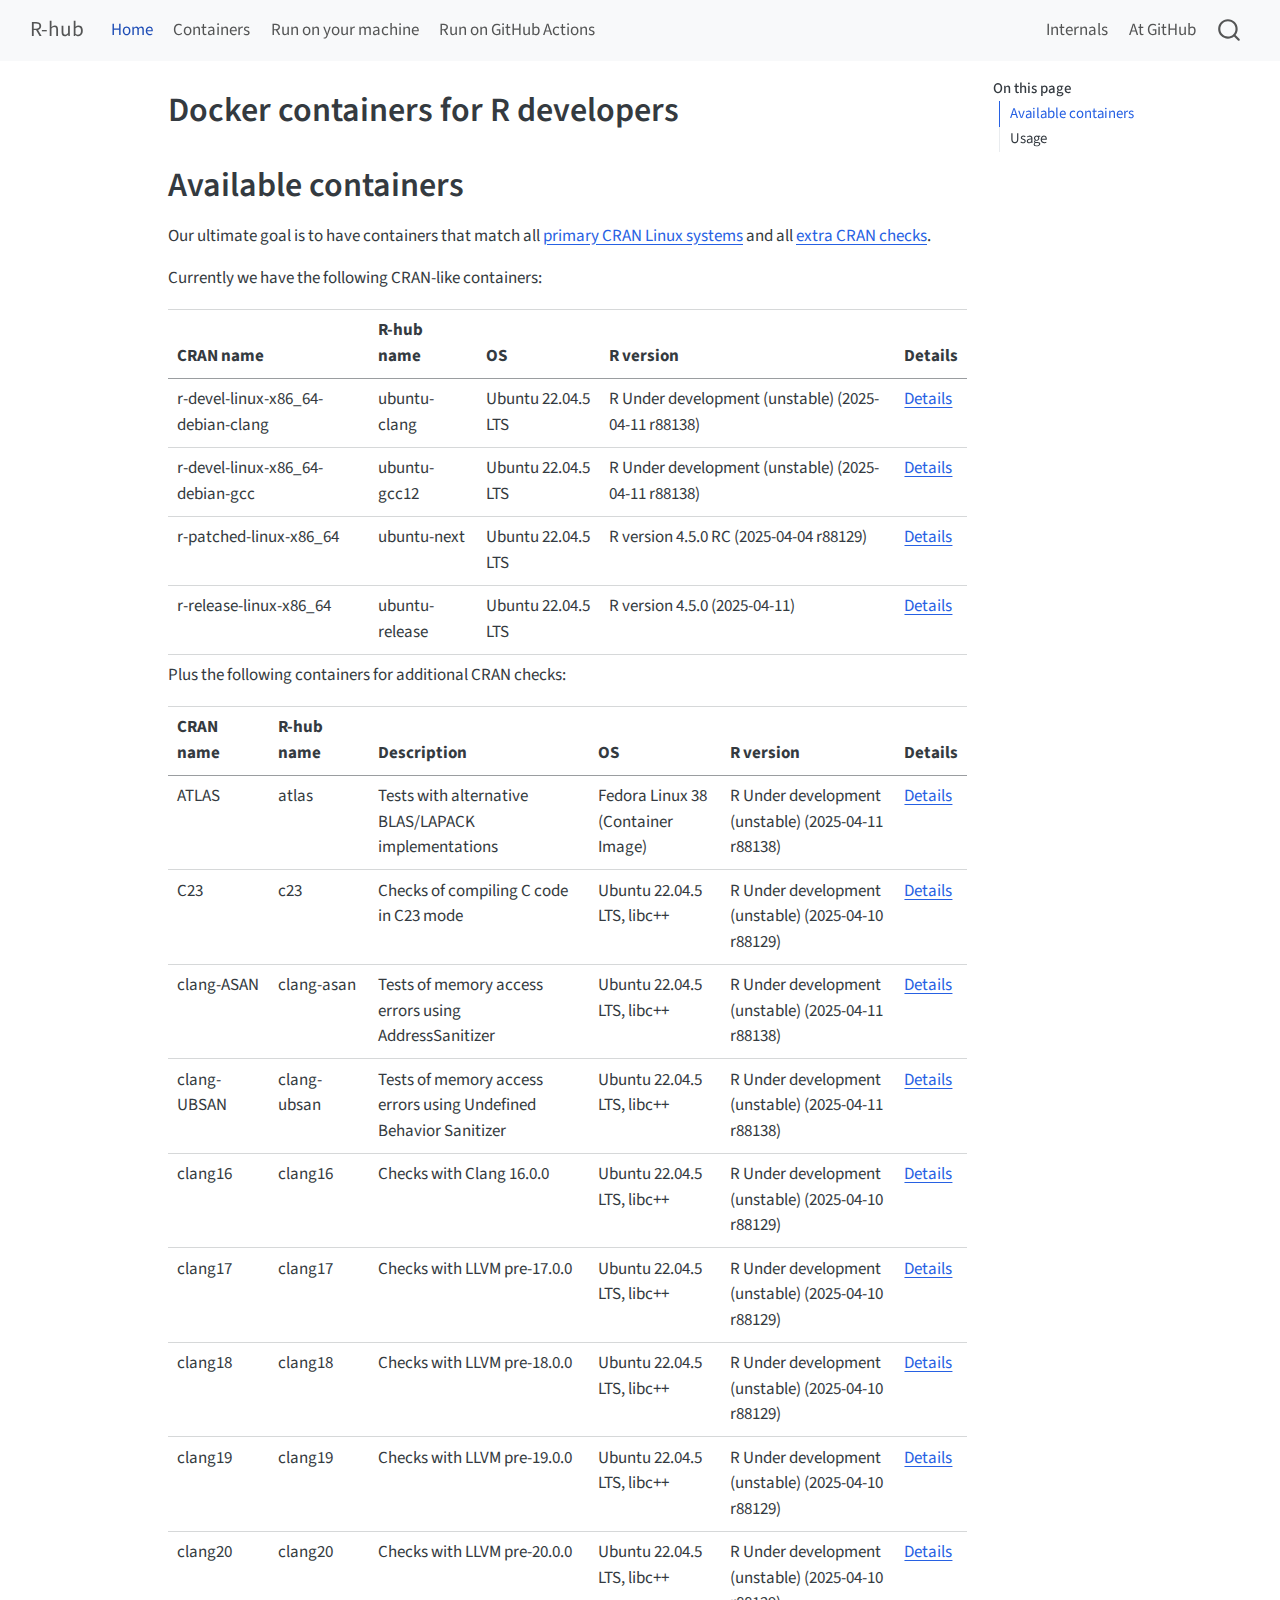
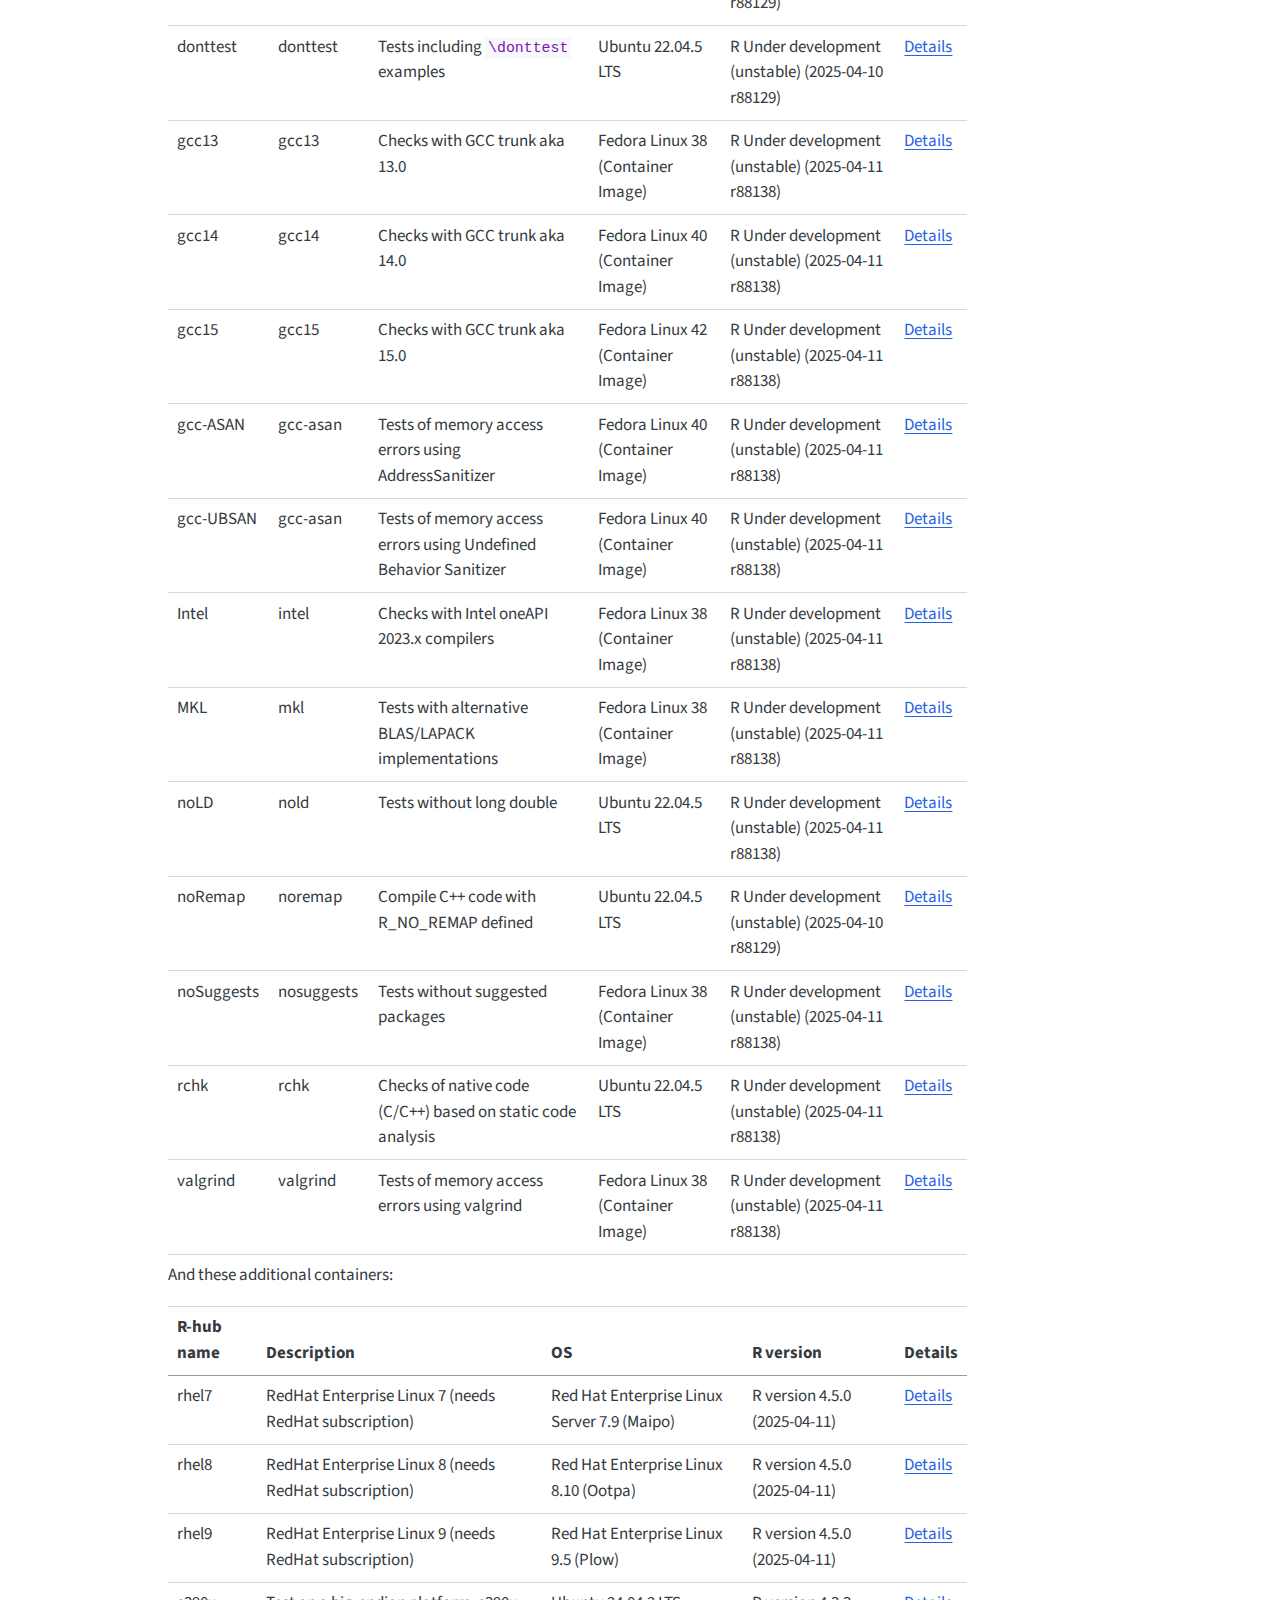
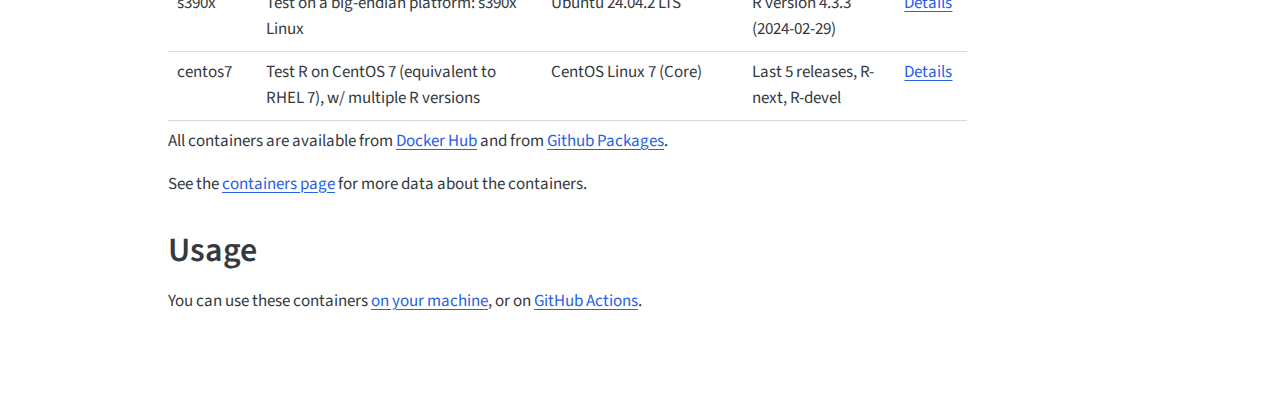
==== index.html @ a5f08301 "Built site for gh-pages" ====
<!DOCTYPE html>
<html xmlns="http://www.w3.org/1999/xhtml" lang="en" xml:lang="en"><head>

<meta charset="utf-8">
<meta name="generator" content="quarto-1.6.43">

<meta name="viewport" content="width=device-width, initial-scale=1.0, user-scalable=yes">


<title>Docker containers for R developers – R-hub</title>
<style>
code{white-space: pre-wrap;}
span.smallcaps{font-variant: small-caps;}
div.columns{display: flex; gap: min(4vw, 1.5em);}
div.column{flex: auto; overflow-x: auto;}
div.hanging-indent{margin-left: 1.5em; text-indent: -1.5em;}
ul.task-list{list-style: none;}
ul.task-list li input[type="checkbox"] {
  width: 0.8em;
  margin: 0 0.8em 0.2em -1em; /* quarto-specific, see https://github.com/quarto-dev/quarto-cli/issues/4556 */ 
  vertical-align: middle;
}
</style>


<script src="site_libs/quarto-nav/quarto-nav.js"></script>
<script src="site_libs/quarto-nav/headroom.min.js"></script>
<script src="site_libs/clipboard/clipboard.min.js"></script>
<script src="site_libs/quarto-search/autocomplete.umd.js"></script>
<script src="site_libs/quarto-search/fuse.min.js"></script>
<script src="site_libs/quarto-search/quarto-search.js"></script>
<meta name="quarto:offset" content="./">
<script src="site_libs/quarto-html/quarto.js"></script>
<script src="site_libs/quarto-html/popper.min.js"></script>
<script src="site_libs/quarto-html/tippy.umd.min.js"></script>
<script src="site_libs/quarto-html/anchor.min.js"></script>
<link href="site_libs/quarto-html/tippy.css" rel="stylesheet">
<link href="site_libs/quarto-html/quarto-syntax-highlighting-d4d76bf8491c20bad77d141916dc28e1.css" rel="stylesheet" id="quarto-text-highlighting-styles">
<script src="site_libs/bootstrap/bootstrap.min.js"></script>
<link href="site_libs/bootstrap/bootstrap-icons.css" rel="stylesheet">
<link href="site_libs/bootstrap/bootstrap-8647a4a42273f773479d27c00df3f9ed.min.css" rel="stylesheet" append-hash="true" id="quarto-bootstrap" data-mode="light">
<script id="quarto-search-options" type="application/json">{
  "location": "navbar",
  "copy-button": false,
  "collapse-after": 3,
  "panel-placement": "end",
  "type": "overlay",
  "limit": 50,
  "keyboard-shortcut": [
    "f",
    "/",
    "s"
  ],
  "show-item-context": false,
  "language": {
    "search-no-results-text": "No results",
    "search-matching-documents-text": "matching documents",
    "search-copy-link-title": "Copy link to search",
    "search-hide-matches-text": "Hide additional matches",
    "search-more-match-text": "more match in this document",
    "search-more-matches-text": "more matches in this document",
    "search-clear-button-title": "Clear",
    "search-text-placeholder": "",
    "search-detached-cancel-button-title": "Cancel",
    "search-submit-button-title": "Submit",
    "search-label": "Search"
  }
}</script>


<link rel="stylesheet" href="styles.css">
</head>

<body class="nav-fixed">

<div id="quarto-search-results"></div>
  <header id="quarto-header" class="headroom fixed-top">
    <nav class="navbar navbar-expand-lg " data-bs-theme="dark">
      <div class="navbar-container container-fluid">
      <div class="navbar-brand-container mx-auto">
    <a class="navbar-brand" href="./index.html">
    <span class="navbar-title">R-hub</span>
    </a>
  </div>
            <div id="quarto-search" class="" title="Search"></div>
          <button class="navbar-toggler" type="button" data-bs-toggle="collapse" data-bs-target="#navbarCollapse" aria-controls="navbarCollapse" role="menu" aria-expanded="false" aria-label="Toggle navigation" onclick="if (window.quartoToggleHeadroom) { window.quartoToggleHeadroom(); }">
  <span class="navbar-toggler-icon"></span>
</button>
          <div class="collapse navbar-collapse" id="navbarCollapse">
            <ul class="navbar-nav navbar-nav-scroll me-auto">
  <li class="nav-item">
    <a class="nav-link active" href="./index.html" aria-current="page"> 
<span class="menu-text">Home</span></a>
  </li>  
  <li class="nav-item">
    <a class="nav-link" href="./containers.html"> 
<span class="menu-text">Containers</span></a>
  </li>  
  <li class="nav-item">
    <a class="nav-link" href="./local.html"> 
<span class="menu-text">Run on your machine</span></a>
  </li>  
  <li class="nav-item">
    <a class="nav-link" href="./gha.html"> 
<span class="menu-text">Run on GitHub Actions</span></a>
  </li>  
</ul>
            <ul class="navbar-nav navbar-nav-scroll ms-auto">
  <li class="nav-item">
    <a class="nav-link" href="./internals.html"> 
<span class="menu-text">Internals</span></a>
  </li>  
  <li class="nav-item">
    <a class="nav-link" href="https://github.com/r-hub/containers"> 
<span class="menu-text">At GitHub</span></a>
  </li>  
</ul>
          </div> <!-- /navcollapse -->
            <div class="quarto-navbar-tools">
</div>
      </div> <!-- /container-fluid -->
    </nav>
</header>
<!-- content -->
<div id="quarto-content" class="quarto-container page-columns page-rows-contents page-layout-article page-navbar">
<!-- sidebar -->
<!-- margin-sidebar -->
    <div id="quarto-margin-sidebar" class="sidebar margin-sidebar">
        <nav id="TOC" role="doc-toc" class="toc-active">
    <h2 id="toc-title">On this page</h2>
   
  <ul>
  <li><a href="#available-containers" id="toc-available-containers" class="nav-link active" data-scroll-target="#available-containers">Available containers</a></li>
  <li><a href="#usage" id="toc-usage" class="nav-link" data-scroll-target="#usage">Usage</a></li>
  </ul>
</nav>
    </div>
<!-- main -->
<main class="content" id="quarto-document-content">

<header id="title-block-header" class="quarto-title-block default">
<div class="quarto-title">
<h1 class="title">Docker containers for R developers</h1>
</div>



<div class="quarto-title-meta">

    
  
    
  </div>
  


</header>


<section id="available-containers" class="level1">
<h1>Available containers</h1>
<p>Our ultimate goal is to have containers that match all <a href="https://cran.r-project.org/web/checks/check_flavors.html">primary CRAN Linux systems</a> and all <a href="https://cran.r-project.org/web/checks/check_issue_kinds.html">extra CRAN checks</a>.</p>
<p>Currently we have the following CRAN-like containers:</p>
<table class="caption-top table">
<thead>
<tr class="header">
<th style="text-align: left;">CRAN name</th>
<th style="text-align: left;">R-hub name</th>
<th style="text-align: left;">OS</th>
<th style="text-align: left;">R version</th>
<th style="text-align: left;">Details</th>
</tr>
</thead>
<tbody>
<tr class="odd">
<td style="text-align: left;">r-devel-linux-x86_64-debian-clang</td>
<td style="text-align: left;">ubuntu-clang</td>
<td style="text-align: left;">Ubuntu 22.04.5 LTS</td>
<td style="text-align: left;">R Under development (unstable) (2025-04-11 r88138)</td>
<td style="text-align: left;"><a href="containers.html#ubuntu-clang">Details</a></td>
</tr>
<tr class="even">
<td style="text-align: left;">r-devel-linux-x86_64-debian-gcc</td>
<td style="text-align: left;">ubuntu-gcc12</td>
<td style="text-align: left;">Ubuntu 22.04.5 LTS</td>
<td style="text-align: left;">R Under development (unstable) (2025-04-11 r88138)</td>
<td style="text-align: left;"><a href="containers.html#ubuntu-gcc12">Details</a></td>
</tr>
<tr class="odd">
<td style="text-align: left;">r-patched-linux-x86_64</td>
<td style="text-align: left;">ubuntu-next</td>
<td style="text-align: left;">Ubuntu 22.04.5 LTS</td>
<td style="text-align: left;">R version 4.5.0 RC (2025-04-04 r88129)</td>
<td style="text-align: left;"><a href="containers.html#ubuntu-next">Details</a></td>
</tr>
<tr class="even">
<td style="text-align: left;">r-release-linux-x86_64</td>
<td style="text-align: left;">ubuntu-release</td>
<td style="text-align: left;">Ubuntu 22.04.5 LTS</td>
<td style="text-align: left;">R version 4.5.0 (2025-04-11)</td>
<td style="text-align: left;"><a href="containers.html#ubuntu-release">Details</a></td>
</tr>
</tbody>
</table>
<p>Plus the following containers for additional CRAN checks:</p>
<table class="caption-top table">
<thead>
<tr class="header">
<th style="text-align: left;">CRAN name</th>
<th style="text-align: left;">R-hub name</th>
<th style="text-align: left;">Description</th>
<th style="text-align: left;">OS</th>
<th style="text-align: left;">R version</th>
<th>Details</th>
</tr>
</thead>
<tbody>
<tr class="odd">
<td style="text-align: left;">ATLAS</td>
<td style="text-align: left;">atlas</td>
<td style="text-align: left;">Tests with alternative BLAS/LAPACK implementations</td>
<td style="text-align: left;">Fedora Linux 38 (Container Image)</td>
<td style="text-align: left;">R Under development (unstable) (2025-04-11 r88138)</td>
<td><a href="containers.html#atlas">Details</a></td>
</tr>
<tr class="even">
<td style="text-align: left;">C23</td>
<td style="text-align: left;">c23</td>
<td style="text-align: left;">Checks of compiling C code in C23 mode</td>
<td style="text-align: left;">Ubuntu 22.04.5 LTS, libc++</td>
<td style="text-align: left;">R Under development (unstable) (2025-04-10 r88129)</td>
<td><a href="containers.html#c23">Details</a></td>
</tr>
<tr class="odd">
<td style="text-align: left;">clang-ASAN</td>
<td style="text-align: left;">clang-asan</td>
<td style="text-align: left;">Tests of memory access errors using AddressSanitizer</td>
<td style="text-align: left;">Ubuntu 22.04.5 LTS, libc++</td>
<td style="text-align: left;">R Under development (unstable) (2025-04-11 r88138)</td>
<td><a href="containers.html#clang-asan">Details</a></td>
</tr>
<tr class="even">
<td style="text-align: left;">clang-UBSAN</td>
<td style="text-align: left;">clang-ubsan</td>
<td style="text-align: left;">Tests of memory access errors using Undefined Behavior Sanitizer</td>
<td style="text-align: left;">Ubuntu 22.04.5 LTS, libc++</td>
<td style="text-align: left;">R Under development (unstable) (2025-04-11 r88138)</td>
<td><a href="containers.html#clang-ubsan">Details</a></td>
</tr>
<tr class="odd">
<td style="text-align: left;">clang16</td>
<td style="text-align: left;">clang16</td>
<td style="text-align: left;">Checks with Clang 16.0.0</td>
<td style="text-align: left;">Ubuntu 22.04.5 LTS, libc++</td>
<td style="text-align: left;">R Under development (unstable) (2025-04-10 r88129)</td>
<td><a href="containers.html#clang16">Details</a></td>
</tr>
<tr class="even">
<td style="text-align: left;">clang17</td>
<td style="text-align: left;">clang17</td>
<td style="text-align: left;">Checks with LLVM pre-17.0.0</td>
<td style="text-align: left;">Ubuntu 22.04.5 LTS, libc++</td>
<td style="text-align: left;">R Under development (unstable) (2025-04-10 r88129)</td>
<td><a href="containers.html#clang17">Details</a></td>
</tr>
<tr class="odd">
<td style="text-align: left;">clang18</td>
<td style="text-align: left;">clang18</td>
<td style="text-align: left;">Checks with LLVM pre-18.0.0</td>
<td style="text-align: left;">Ubuntu 22.04.5 LTS, libc++</td>
<td style="text-align: left;">R Under development (unstable) (2025-04-10 r88129)</td>
<td><a href="containers.html#clang18">Details</a></td>
</tr>
<tr class="even">
<td style="text-align: left;">clang19</td>
<td style="text-align: left;">clang19</td>
<td style="text-align: left;">Checks with LLVM pre-19.0.0</td>
<td style="text-align: left;">Ubuntu 22.04.5 LTS, libc++</td>
<td style="text-align: left;">R Under development (unstable) (2025-04-10 r88129)</td>
<td><a href="containers.html#clang19">Details</a></td>
</tr>
<tr class="odd">
<td style="text-align: left;">clang20</td>
<td style="text-align: left;">clang20</td>
<td style="text-align: left;">Checks with LLVM pre-20.0.0</td>
<td style="text-align: left;">Ubuntu 22.04.5 LTS, libc++</td>
<td style="text-align: left;">R Under development (unstable) (2025-04-10 r88129)</td>
<td><a href="containers.html#clang20">Details</a></td>
</tr>
<tr class="even">
<td style="text-align: left;">donttest</td>
<td style="text-align: left;">donttest</td>
<td style="text-align: left;">Tests including <code>\donttest</code> examples</td>
<td style="text-align: left;">Ubuntu 22.04.5 LTS</td>
<td style="text-align: left;">R Under development (unstable) (2025-04-10 r88129)</td>
<td><a href="containers.html#donttest">Details</a></td>
</tr>
<tr class="odd">
<td style="text-align: left;">gcc13</td>
<td style="text-align: left;">gcc13</td>
<td style="text-align: left;">Checks with GCC trunk aka 13.0</td>
<td style="text-align: left;">Fedora Linux 38 (Container Image)</td>
<td style="text-align: left;">R Under development (unstable) (2025-04-11 r88138)</td>
<td><a href="containers.html#gcc13">Details</a></td>
</tr>
<tr class="even">
<td style="text-align: left;">gcc14</td>
<td style="text-align: left;">gcc14</td>
<td style="text-align: left;">Checks with GCC trunk aka 14.0</td>
<td style="text-align: left;">Fedora Linux 40 (Container Image)</td>
<td style="text-align: left;">R Under development (unstable) (2025-04-11 r88138)</td>
<td><a href="containers.html#gcc14">Details</a></td>
</tr>
<tr class="odd">
<td style="text-align: left;">gcc15</td>
<td style="text-align: left;">gcc15</td>
<td style="text-align: left;">Checks with GCC trunk aka 15.0</td>
<td style="text-align: left;">Fedora Linux 42 (Container Image)</td>
<td style="text-align: left;">R Under development (unstable) (2025-04-11 r88138)</td>
<td><a href="containers.html#gcc15">Details</a></td>
</tr>
<tr class="even">
<td style="text-align: left;">gcc-ASAN</td>
<td style="text-align: left;">gcc-asan</td>
<td style="text-align: left;">Tests of memory access errors using AddressSanitizer</td>
<td style="text-align: left;">Fedora Linux 40 (Container Image)</td>
<td style="text-align: left;">R Under development (unstable) (2025-04-11 r88138)</td>
<td><a href="containers.html#gcc-asan">Details</a></td>
</tr>
<tr class="odd">
<td style="text-align: left;">gcc-UBSAN</td>
<td style="text-align: left;">gcc-asan</td>
<td style="text-align: left;">Tests of memory access errors using Undefined Behavior Sanitizer</td>
<td style="text-align: left;">Fedora Linux 40 (Container Image)</td>
<td style="text-align: left;">R Under development (unstable) (2025-04-11 r88138)</td>
<td><a href="containers.html#gcc-asan">Details</a></td>
</tr>
<tr class="even">
<td style="text-align: left;">Intel</td>
<td style="text-align: left;">intel</td>
<td style="text-align: left;">Checks with Intel oneAPI 2023.x compilers</td>
<td style="text-align: left;">Fedora Linux 38 (Container Image)</td>
<td style="text-align: left;">R Under development (unstable) (2025-04-11 r88138)</td>
<td><a href="containers.html#intel">Details</a></td>
</tr>
<tr class="odd">
<td style="text-align: left;">MKL</td>
<td style="text-align: left;">mkl</td>
<td style="text-align: left;">Tests with alternative BLAS/LAPACK implementations</td>
<td style="text-align: left;">Fedora Linux 38 (Container Image)</td>
<td style="text-align: left;">R Under development (unstable) (2025-04-11 r88138)</td>
<td><a href="containers.html#mkl">Details</a></td>
</tr>
<tr class="even">
<td style="text-align: left;">noLD</td>
<td style="text-align: left;">nold</td>
<td style="text-align: left;">Tests without long double</td>
<td style="text-align: left;">Ubuntu 22.04.5 LTS</td>
<td style="text-align: left;">R Under development (unstable) (2025-04-11 r88138)</td>
<td><a href="containers.html#nold">Details</a></td>
</tr>
<tr class="odd">
<td style="text-align: left;">noRemap</td>
<td style="text-align: left;">noremap</td>
<td style="text-align: left;">Compile C++ code with R_NO_REMAP defined</td>
<td style="text-align: left;">Ubuntu 22.04.5 LTS</td>
<td style="text-align: left;">R Under development (unstable) (2025-04-10 r88129)</td>
<td><a href="containers.html#noremap">Details</a></td>
</tr>
<tr class="even">
<td style="text-align: left;">noSuggests</td>
<td style="text-align: left;">nosuggests</td>
<td style="text-align: left;">Tests without suggested packages</td>
<td style="text-align: left;">Fedora Linux 38 (Container Image)</td>
<td style="text-align: left;">R Under development (unstable) (2025-04-11 r88138)</td>
<td><a href="containers.html#nosuggests">Details</a></td>
</tr>
<tr class="odd">
<td style="text-align: left;">rchk</td>
<td style="text-align: left;">rchk</td>
<td style="text-align: left;">Checks of native code (C/C++) based on static code analysis</td>
<td style="text-align: left;">Ubuntu 22.04.5 LTS</td>
<td style="text-align: left;">R Under development (unstable) (2025-04-11 r88138)</td>
<td><a href="containers.html#rchk">Details</a></td>
</tr>
<tr class="even">
<td style="text-align: left;">valgrind</td>
<td style="text-align: left;">valgrind</td>
<td style="text-align: left;">Tests of memory access errors using valgrind</td>
<td style="text-align: left;">Fedora Linux 38 (Container Image)</td>
<td style="text-align: left;">R Under development (unstable) (2025-04-11 r88138)</td>
<td><a href="containers.html#valgrind">Details</a></td>
</tr>
</tbody>
</table>
<p>And these additional containers:</p>
<table class="caption-top table">
<thead>
<tr class="header">
<th style="text-align: left;">R-hub name</th>
<th style="text-align: left;">Description</th>
<th style="text-align: left;">OS</th>
<th style="text-align: left;">R version</th>
<th>Details</th>
</tr>
</thead>
<tbody>
<tr class="odd">
<td style="text-align: left;">rhel7</td>
<td style="text-align: left;">RedHat Enterprise Linux 7 (needs RedHat subscription)</td>
<td style="text-align: left;">Red Hat Enterprise Linux Server 7.9 (Maipo)</td>
<td style="text-align: left;">R version 4.5.0 (2025-04-11)</td>
<td><a href="containers.html#rhel7">Details</a></td>
</tr>
<tr class="even">
<td style="text-align: left;">rhel8</td>
<td style="text-align: left;">RedHat Enterprise Linux 8 (needs RedHat subscription)</td>
<td style="text-align: left;">Red Hat Enterprise Linux 8.10 (Ootpa)</td>
<td style="text-align: left;">R version 4.5.0 (2025-04-11)</td>
<td><a href="containers.html#rhel8">Details</a></td>
</tr>
<tr class="odd">
<td style="text-align: left;">rhel9</td>
<td style="text-align: left;">RedHat Enterprise Linux 9 (needs RedHat subscription)</td>
<td style="text-align: left;">Red Hat Enterprise Linux 9.5 (Plow)</td>
<td style="text-align: left;">R version 4.5.0 (2025-04-11)</td>
<td><a href="containers.html#rhel9">Details</a></td>
</tr>
<tr class="even">
<td style="text-align: left;">s390x</td>
<td style="text-align: left;">Test on a big-endian platform: s390x Linux</td>
<td style="text-align: left;">Ubuntu 24.04.2 LTS</td>
<td style="text-align: left;">R version 4.3.3 (2024-02-29)</td>
<td><a href="containers.html#s390x">Details</a></td>
</tr>
<tr class="odd">
<td style="text-align: left;">centos7</td>
<td style="text-align: left;">Test R on CentOS 7 (equivalent to RHEL 7), w/ multiple R versions</td>
<td style="text-align: left;">CentOS Linux 7 (Core)</td>
<td style="text-align: left;">Last 5 releases, R-next, R-devel</td>
<td><a href="containers.html#centos7">Details</a></td>
</tr>
</tbody>
</table>
<p>All containers are available from <a href="https://hub.docker.com/u/rhub">Docker Hub</a> and from <a href="https://github.com/orgs/r-hub/packages?repo_name=containers">Github Packages</a>.</p>
<p>See the <a href="containers.html">containers page</a> for more data about the containers.</p>
</section>
<section id="usage" class="level1">
<h1>Usage</h1>
<p>You can use these containers <a href="local.html">on your machine</a>, or on <a href="gha.html">GitHub Actions</a>.</p>


</section>

</main> <!-- /main -->
<script id="quarto-html-after-body" type="application/javascript">
window.document.addEventListener("DOMContentLoaded", function (event) {
  const toggleBodyColorMode = (bsSheetEl) => {
    const mode = bsSheetEl.getAttribute("data-mode");
    const bodyEl = window.document.querySelector("body");
    if (mode === "dark") {
      bodyEl.classList.add("quarto-dark");
      bodyEl.classList.remove("quarto-light");
    } else {
      bodyEl.classList.add("quarto-light");
      bodyEl.classList.remove("quarto-dark");
    }
  }
  const toggleBodyColorPrimary = () => {
    const bsSheetEl = window.document.querySelector("link#quarto-bootstrap");
    if (bsSheetEl) {
      toggleBodyColorMode(bsSheetEl);
    }
  }
  toggleBodyColorPrimary();  
  const icon = "";
  const anchorJS = new window.AnchorJS();
  anchorJS.options = {
    placement: 'right',
    icon: icon
  };
  anchorJS.add('.anchored');
  const isCodeAnnotation = (el) => {
    for (const clz of el.classList) {
      if (clz.startsWith('code-annotation-')) {                     
        return true;
      }
    }
    return false;
  }
  const onCopySuccess = function(e) {
    // button target
    const button = e.trigger;
    // don't keep focus
    button.blur();
    // flash "checked"
    button.classList.add('code-copy-button-checked');
    var currentTitle = button.getAttribute("title");
    button.setAttribute("title", "Copied!");
    let tooltip;
    if (window.bootstrap) {
      button.setAttribute("data-bs-toggle", "tooltip");
      button.setAttribute("data-bs-placement", "left");
      button.setAttribute("data-bs-title", "Copied!");
      tooltip = new bootstrap.Tooltip(button, 
        { trigger: "manual", 
          customClass: "code-copy-button-tooltip",
          offset: [0, -8]});
      tooltip.show();    
    }
    setTimeout(function() {
      if (tooltip) {
        tooltip.hide();
        button.removeAttribute("data-bs-title");
        button.removeAttribute("data-bs-toggle");
        button.removeAttribute("data-bs-placement");
      }
      button.setAttribute("title", currentTitle);
      button.classList.remove('code-copy-button-checked');
    }, 1000);
    // clear code selection
    e.clearSelection();
  }
  const getTextToCopy = function(trigger) {
      const codeEl = trigger.previousElementSibling.cloneNode(true);
      for (const childEl of codeEl.children) {
        if (isCodeAnnotation(childEl)) {
          childEl.remove();
        }
      }
      return codeEl.innerText;
  }
  const clipboard = new window.ClipboardJS('.code-copy-button:not([data-in-quarto-modal])', {
    text: getTextToCopy
  });
  clipboard.on('success', onCopySuccess);
  if (window.document.getElementById('quarto-embedded-source-code-modal')) {
    const clipboardModal = new window.ClipboardJS('.code-copy-button[data-in-quarto-modal]', {
      text: getTextToCopy,
      container: window.document.getElementById('quarto-embedded-source-code-modal')
    });
    clipboardModal.on('success', onCopySuccess);
  }
    var localhostRegex = new RegExp(/^(?:http|https):\/\/localhost\:?[0-9]*\//);
    var mailtoRegex = new RegExp(/^mailto:/);
      var filterRegex = new RegExp("https:\/\/r-hub\.github\.io\/containers\/");
    var isInternal = (href) => {
        return filterRegex.test(href) || localhostRegex.test(href) || mailtoRegex.test(href);
    }
    // Inspect non-navigation links and adorn them if external
 	var links = window.document.querySelectorAll('a[href]:not(.nav-link):not(.navbar-brand):not(.toc-action):not(.sidebar-link):not(.sidebar-item-toggle):not(.pagination-link):not(.no-external):not([aria-hidden]):not(.dropdown-item):not(.quarto-navigation-tool):not(.about-link)');
    for (var i=0; i<links.length; i++) {
      const link = links[i];
      if (!isInternal(link.href)) {
        // undo the damage that might have been done by quarto-nav.js in the case of
        // links that we want to consider external
        if (link.dataset.originalHref !== undefined) {
          link.href = link.dataset.originalHref;
        }
      }
    }
  function tippyHover(el, contentFn, onTriggerFn, onUntriggerFn) {
    const config = {
      allowHTML: true,
      maxWidth: 500,
      delay: 100,
      arrow: false,
      appendTo: function(el) {
          return el.parentElement;
      },
      interactive: true,
      interactiveBorder: 10,
      theme: 'quarto',
      placement: 'bottom-start',
    };
    if (contentFn) {
      config.content = contentFn;
    }
    if (onTriggerFn) {
      config.onTrigger = onTriggerFn;
    }
    if (onUntriggerFn) {
      config.onUntrigger = onUntriggerFn;
    }
    window.tippy(el, config); 
  }
  const noterefs = window.document.querySelectorAll('a[role="doc-noteref"]');
  for (var i=0; i<noterefs.length; i++) {
    const ref = noterefs[i];
    tippyHover(ref, function() {
      // use id or data attribute instead here
      let href = ref.getAttribute('data-footnote-href') || ref.getAttribute('href');
      try { href = new URL(href).hash; } catch {}
      const id = href.replace(/^#\/?/, "");
      const note = window.document.getElementById(id);
      if (note) {
        return note.innerHTML;
      } else {
        return "";
      }
    });
  }
  const xrefs = window.document.querySelectorAll('a.quarto-xref');
  const processXRef = (id, note) => {
    // Strip column container classes
    const stripColumnClz = (el) => {
      el.classList.remove("page-full", "page-columns");
      if (el.children) {
        for (const child of el.children) {
          stripColumnClz(child);
        }
      }
    }
    stripColumnClz(note)
    if (id === null || id.startsWith('sec-')) {
      // Special case sections, only their first couple elements
      const container = document.createElement("div");
      if (note.children && note.children.length > 2) {
        container.appendChild(note.children[0].cloneNode(true));
        for (let i = 1; i < note.children.length; i++) {
          const child = note.children[i];
          if (child.tagName === "P" && child.innerText === "") {
            continue;
          } else {
            container.appendChild(child.cloneNode(true));
            break;
          }
        }
        if (window.Quarto?.typesetMath) {
          window.Quarto.typesetMath(container);
        }
        return container.innerHTML
      } else {
        if (window.Quarto?.typesetMath) {
          window.Quarto.typesetMath(note);
        }
        return note.innerHTML;
      }
    } else {
      // Remove any anchor links if they are present
      const anchorLink = note.querySelector('a.anchorjs-link');
      if (anchorLink) {
        anchorLink.remove();
      }
      if (window.Quarto?.typesetMath) {
        window.Quarto.typesetMath(note);
      }
      if (note.classList.contains("callout")) {
        return note.outerHTML;
      } else {
        return note.innerHTML;
      }
    }
  }
  for (var i=0; i<xrefs.length; i++) {
    const xref = xrefs[i];
    tippyHover(xref, undefined, function(instance) {
      instance.disable();
      let url = xref.getAttribute('href');
      let hash = undefined; 
      if (url.startsWith('#')) {
        hash = url;
      } else {
        try { hash = new URL(url).hash; } catch {}
      }
      if (hash) {
        const id = hash.replace(/^#\/?/, "");
        const note = window.document.getElementById(id);
        if (note !== null) {
          try {
            const html = processXRef(id, note.cloneNode(true));
            instance.setContent(html);
          } finally {
            instance.enable();
            instance.show();
          }
        } else {
          // See if we can fetch this
          fetch(url.split('#')[0])
          .then(res => res.text())
          .then(html => {
            const parser = new DOMParser();
            const htmlDoc = parser.parseFromString(html, "text/html");
            const note = htmlDoc.getElementById(id);
            if (note !== null) {
              const html = processXRef(id, note);
              instance.setContent(html);
            } 
          }).finally(() => {
            instance.enable();
            instance.show();
          });
        }
      } else {
        // See if we can fetch a full url (with no hash to target)
        // This is a special case and we should probably do some content thinning / targeting
        fetch(url)
        .then(res => res.text())
        .then(html => {
          const parser = new DOMParser();
          const htmlDoc = parser.parseFromString(html, "text/html");
          const note = htmlDoc.querySelector('main.content');
          if (note !== null) {
            // This should only happen for chapter cross references
            // (since there is no id in the URL)
            // remove the first header
            if (note.children.length > 0 && note.children[0].tagName === "HEADER") {
              note.children[0].remove();
            }
            const html = processXRef(null, note);
            instance.setContent(html);
          } 
        }).finally(() => {
          instance.enable();
          instance.show();
        });
      }
    }, function(instance) {
    });
  }
      let selectedAnnoteEl;
      const selectorForAnnotation = ( cell, annotation) => {
        let cellAttr = 'data-code-cell="' + cell + '"';
        let lineAttr = 'data-code-annotation="' +  annotation + '"';
        const selector = 'span[' + cellAttr + '][' + lineAttr + ']';
        return selector;
      }
      const selectCodeLines = (annoteEl) => {
        const doc = window.document;
        const targetCell = annoteEl.getAttribute("data-target-cell");
        const targetAnnotation = annoteEl.getAttribute("data-target-annotation");
        const annoteSpan = window.document.querySelector(selectorForAnnotation(targetCell, targetAnnotation));
        const lines = annoteSpan.getAttribute("data-code-lines").split(",");
        const lineIds = lines.map((line) => {
          return targetCell + "-" + line;
        })
        let top = null;
        let height = null;
        let parent = null;
        if (lineIds.length > 0) {
            //compute the position of the single el (top and bottom and make a div)
            const el = window.document.getElementById(lineIds[0]);
            top = el.offsetTop;
            height = el.offsetHeight;
            parent = el.parentElement.parentElement;
          if (lineIds.length > 1) {
            const lastEl = window.document.getElementById(lineIds[lineIds.length - 1]);
            const bottom = lastEl.offsetTop + lastEl.offsetHeight;
            height = bottom - top;
          }
          if (top !== null && height !== null && parent !== null) {
            // cook up a div (if necessary) and position it 
            let div = window.document.getElementById("code-annotation-line-highlight");
            if (div === null) {
              div = window.document.createElement("div");
              div.setAttribute("id", "code-annotation-line-highlight");
              div.style.position = 'absolute';
              parent.appendChild(div);
            }
            div.style.top = top - 2 + "px";
            div.style.height = height + 4 + "px";
            div.style.left = 0;
            let gutterDiv = window.document.getElementById("code-annotation-line-highlight-gutter");
            if (gutterDiv === null) {
              gutterDiv = window.document.createElement("div");
              gutterDiv.setAttribute("id", "code-annotation-line-highlight-gutter");
              gutterDiv.style.position = 'absolute';
              const codeCell = window.document.getElementById(targetCell);
              const gutter = codeCell.querySelector('.code-annotation-gutter');
              gutter.appendChild(gutterDiv);
            }
            gutterDiv.style.top = top - 2 + "px";
            gutterDiv.style.height = height + 4 + "px";
          }
          selectedAnnoteEl = annoteEl;
        }
      };
      const unselectCodeLines = () => {
        const elementsIds = ["code-annotation-line-highlight", "code-annotation-line-highlight-gutter"];
        elementsIds.forEach((elId) => {
          const div = window.document.getElementById(elId);
          if (div) {
            div.remove();
          }
        });
        selectedAnnoteEl = undefined;
      };
        // Handle positioning of the toggle
    window.addEventListener(
      "resize",
      throttle(() => {
        elRect = undefined;
        if (selectedAnnoteEl) {
          selectCodeLines(selectedAnnoteEl);
        }
      }, 10)
    );
    function throttle(fn, ms) {
    let throttle = false;
    let timer;
      return (...args) => {
        if(!throttle) { // first call gets through
            fn.apply(this, args);
            throttle = true;
        } else { // all the others get throttled
            if(timer) clearTimeout(timer); // cancel #2
            timer = setTimeout(() => {
              fn.apply(this, args);
              timer = throttle = false;
            }, ms);
        }
      };
    }
      // Attach click handler to the DT
      const annoteDls = window.document.querySelectorAll('dt[data-target-cell]');
      for (const annoteDlNode of annoteDls) {
        annoteDlNode.addEventListener('click', (event) => {
          const clickedEl = event.target;
          if (clickedEl !== selectedAnnoteEl) {
            unselectCodeLines();
            const activeEl = window.document.querySelector('dt[data-target-cell].code-annotation-active');
            if (activeEl) {
              activeEl.classList.remove('code-annotation-active');
            }
            selectCodeLines(clickedEl);
            clickedEl.classList.add('code-annotation-active');
          } else {
            // Unselect the line
            unselectCodeLines();
            clickedEl.classList.remove('code-annotation-active');
          }
        });
      }
  const findCites = (el) => {
    const parentEl = el.parentElement;
    if (parentEl) {
      const cites = parentEl.dataset.cites;
      if (cites) {
        return {
          el,
          cites: cites.split(' ')
        };
      } else {
        return findCites(el.parentElement)
      }
    } else {
      return undefined;
    }
  };
  var bibliorefs = window.document.querySelectorAll('a[role="doc-biblioref"]');
  for (var i=0; i<bibliorefs.length; i++) {
    const ref = bibliorefs[i];
    const citeInfo = findCites(ref);
    if (citeInfo) {
      tippyHover(citeInfo.el, function() {
        var popup = window.document.createElement('div');
        citeInfo.cites.forEach(function(cite) {
          var citeDiv = window.document.createElement('div');
          citeDiv.classList.add('hanging-indent');
          citeDiv.classList.add('csl-entry');
          var biblioDiv = window.document.getElementById('ref-' + cite);
          if (biblioDiv) {
            citeDiv.innerHTML = biblioDiv.innerHTML;
          }
          popup.appendChild(citeDiv);
        });
        return popup.innerHTML;
      });
    }
  }
});
</script>
</div> <!-- /content -->




</body></html>
---- site_libs/quarto-html/quarto-syntax-highlighting-d4d76bf8491c20bad77d141916dc28e1.css ----
/* quarto syntax highlight colors */
:root {
  --quarto-hl-ot-color: #003B4F;
  --quarto-hl-at-color: #657422;
  --quarto-hl-ss-color: #20794D;
  --quarto-hl-an-color: #5E5E5E;
  --quarto-hl-fu-color: #4758AB;
  --quarto-hl-st-color: #20794D;
  --quarto-hl-cf-color: #003B4F;
  --quarto-hl-op-color: #5E5E5E;
  --quarto-hl-er-color: #AD0000;
  --quarto-hl-bn-color: #AD0000;
  --quarto-hl-al-color: #AD0000;
  --quarto-hl-va-color: #111111;
  --quarto-hl-bu-color: inherit;
  --quarto-hl-ex-color: inherit;
  --quarto-hl-pp-color: #AD0000;
  --quarto-hl-in-color: #5E5E5E;
  --quarto-hl-vs-color: #20794D;
  --quarto-hl-wa-color: #5E5E5E;
  --quarto-hl-do-color: #5E5E5E;
  --quarto-hl-im-color: #00769E;
  --quarto-hl-ch-color: #20794D;
  --quarto-hl-dt-color: #AD0000;
  --quarto-hl-fl-color: #AD0000;
  --quarto-hl-co-color: #5E5E5E;
  --quarto-hl-cv-color: #5E5E5E;
  --quarto-hl-cn-color: #8f5902;
  --quarto-hl-sc-color: #5E5E5E;
  --quarto-hl-dv-color: #AD0000;
  --quarto-hl-kw-color: #003B4F;
}

/* other quarto variables */
:root {
  --quarto-font-monospace: SFMono-Regular, Menlo, Monaco, Consolas, "Liberation Mono", "Courier New", monospace;
}

pre > code.sourceCode > span {
  color: #003B4F;
}

code span {
  color: #003B4F;
}

code.sourceCode > span {
  color: #003B4F;
}

div.sourceCode,
div.sourceCode pre.sourceCode {
  color: #003B4F;
}

code span.ot {
  color: #003B4F;
  font-style: inherit;
}

code span.at {
  color: #657422;
  font-style: inherit;
}

code span.ss {
  color: #20794D;
  font-style: inherit;
}

code span.an {
  color: #5E5E5E;
  font-style: inherit;
}

code span.fu {
  color: #4758AB;
  font-style: inherit;
}

code span.st {
  color: #20794D;
  font-style: inherit;
}

code span.cf {
  color: #003B4F;
  font-weight: bold;
  font-style: inherit;
}

code span.op {
  color: #5E5E5E;
  font-style: inherit;
}

code span.er {
  color: #AD0000;
  font-style: inherit;
}

code span.bn {
  color: #AD0000;
  font-style: inherit;
}

code span.al {
  color: #AD0000;
  font-style: inherit;
}

code span.va {
  color: #111111;
  font-style: inherit;
}

code span.bu {
  font-style: inherit;
}

code span.ex {
  font-style: inherit;
}

code span.pp {
  color: #AD0000;
  font-style: inherit;
}

code span.in {
  color: #5E5E5E;
  font-style: inherit;
}

code span.vs {
  color: #20794D;
  font-style: inherit;
}

code span.wa {
  color: #5E5E5E;
  font-style: italic;
}

code span.do {
  color: #5E5E5E;
  font-style: italic;
}

code span.im {
  color: #00769E;
  font-style: inherit;
}

code span.ch {
  color: #20794D;
  font-style: inherit;
}

code span.dt {
  color: #AD0000;
  font-style: inherit;
}

code span.fl {
  color: #AD0000;
  font-style: inherit;
}

code span.co {
  color: #5E5E5E;
  font-style: inherit;
}

code span.cv {
  color: #5E5E5E;
  font-style: italic;
}

code span.cn {
  color: #8f5902;
  font-style: inherit;
}

code span.sc {
  color: #5E5E5E;
  font-style: inherit;
}

code span.dv {
  color: #AD0000;
  font-style: inherit;
}

code span.kw {
  color: #003B4F;
  font-weight: bold;
  font-style: inherit;
}

.prevent-inlining {
  content: "</";
}

/*# sourceMappingURL=c9c5d451c23b744f9cb2c98992a0aef2.css.map */
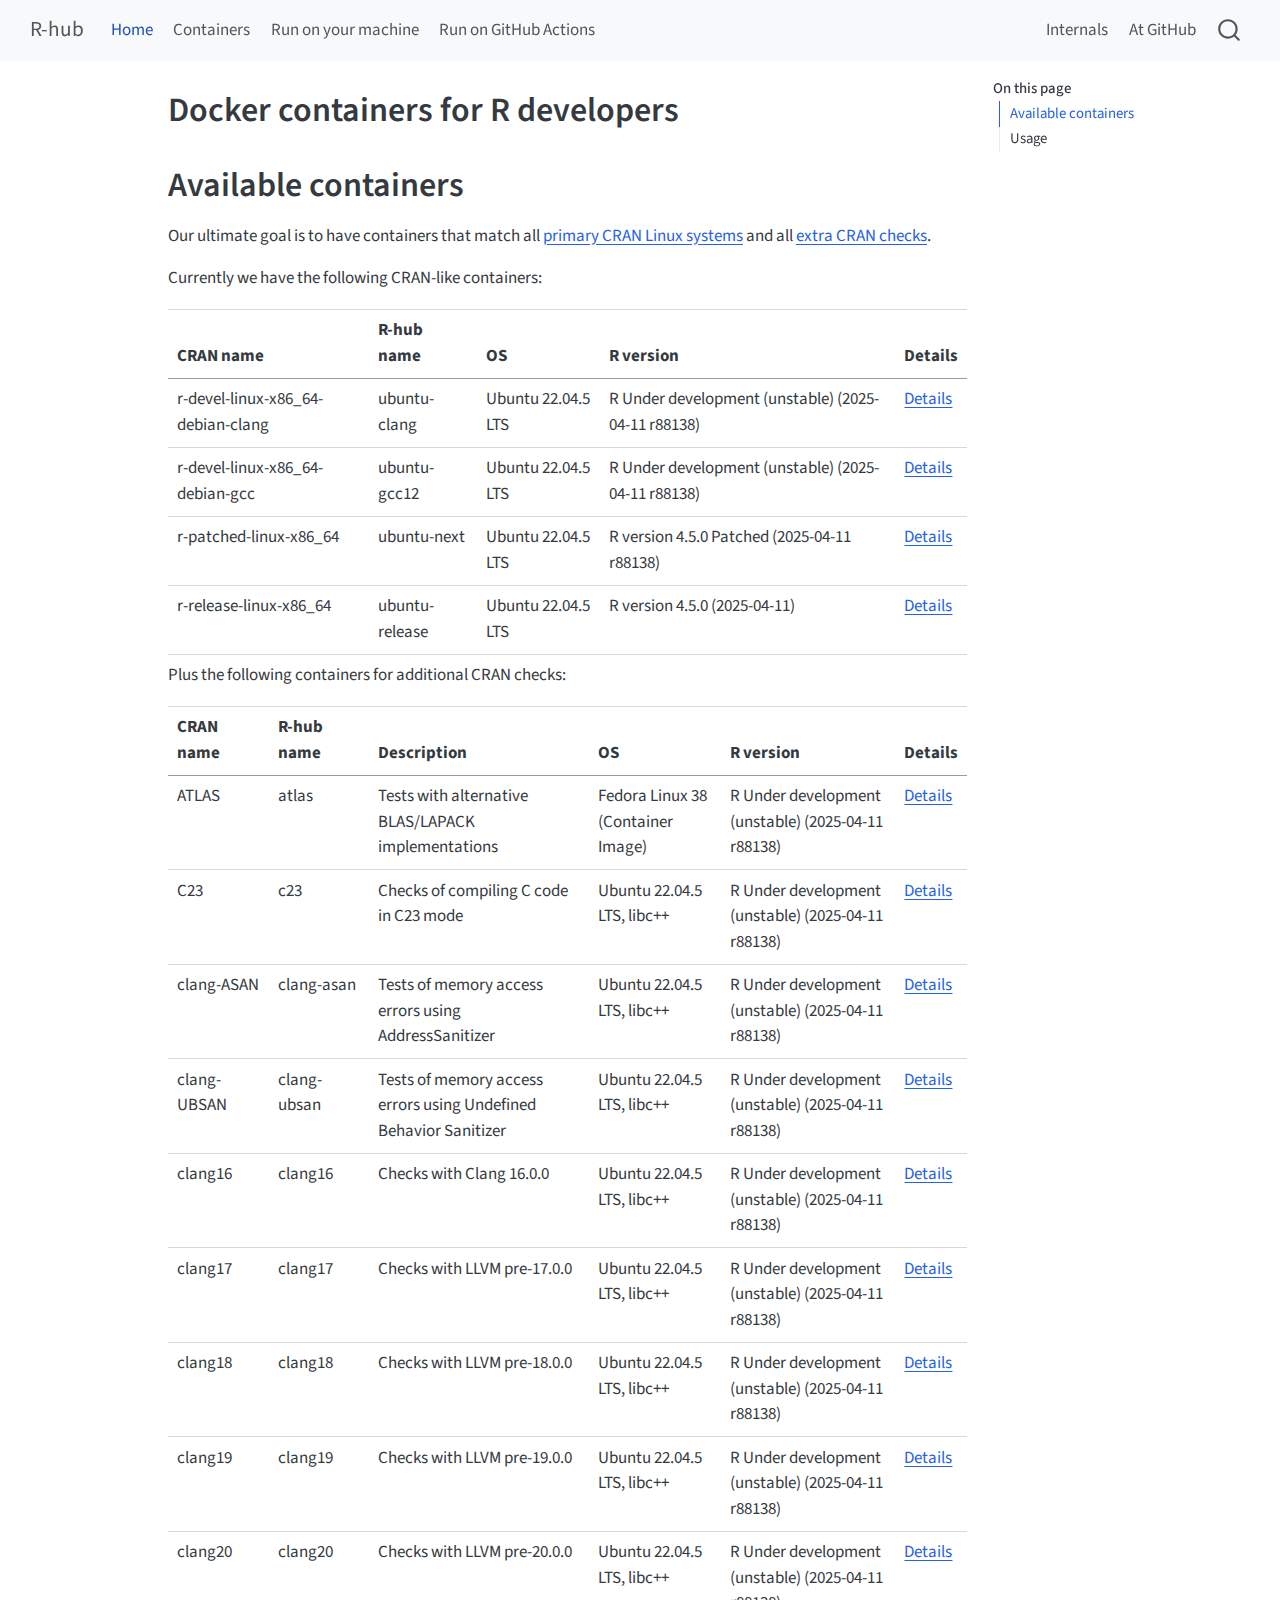
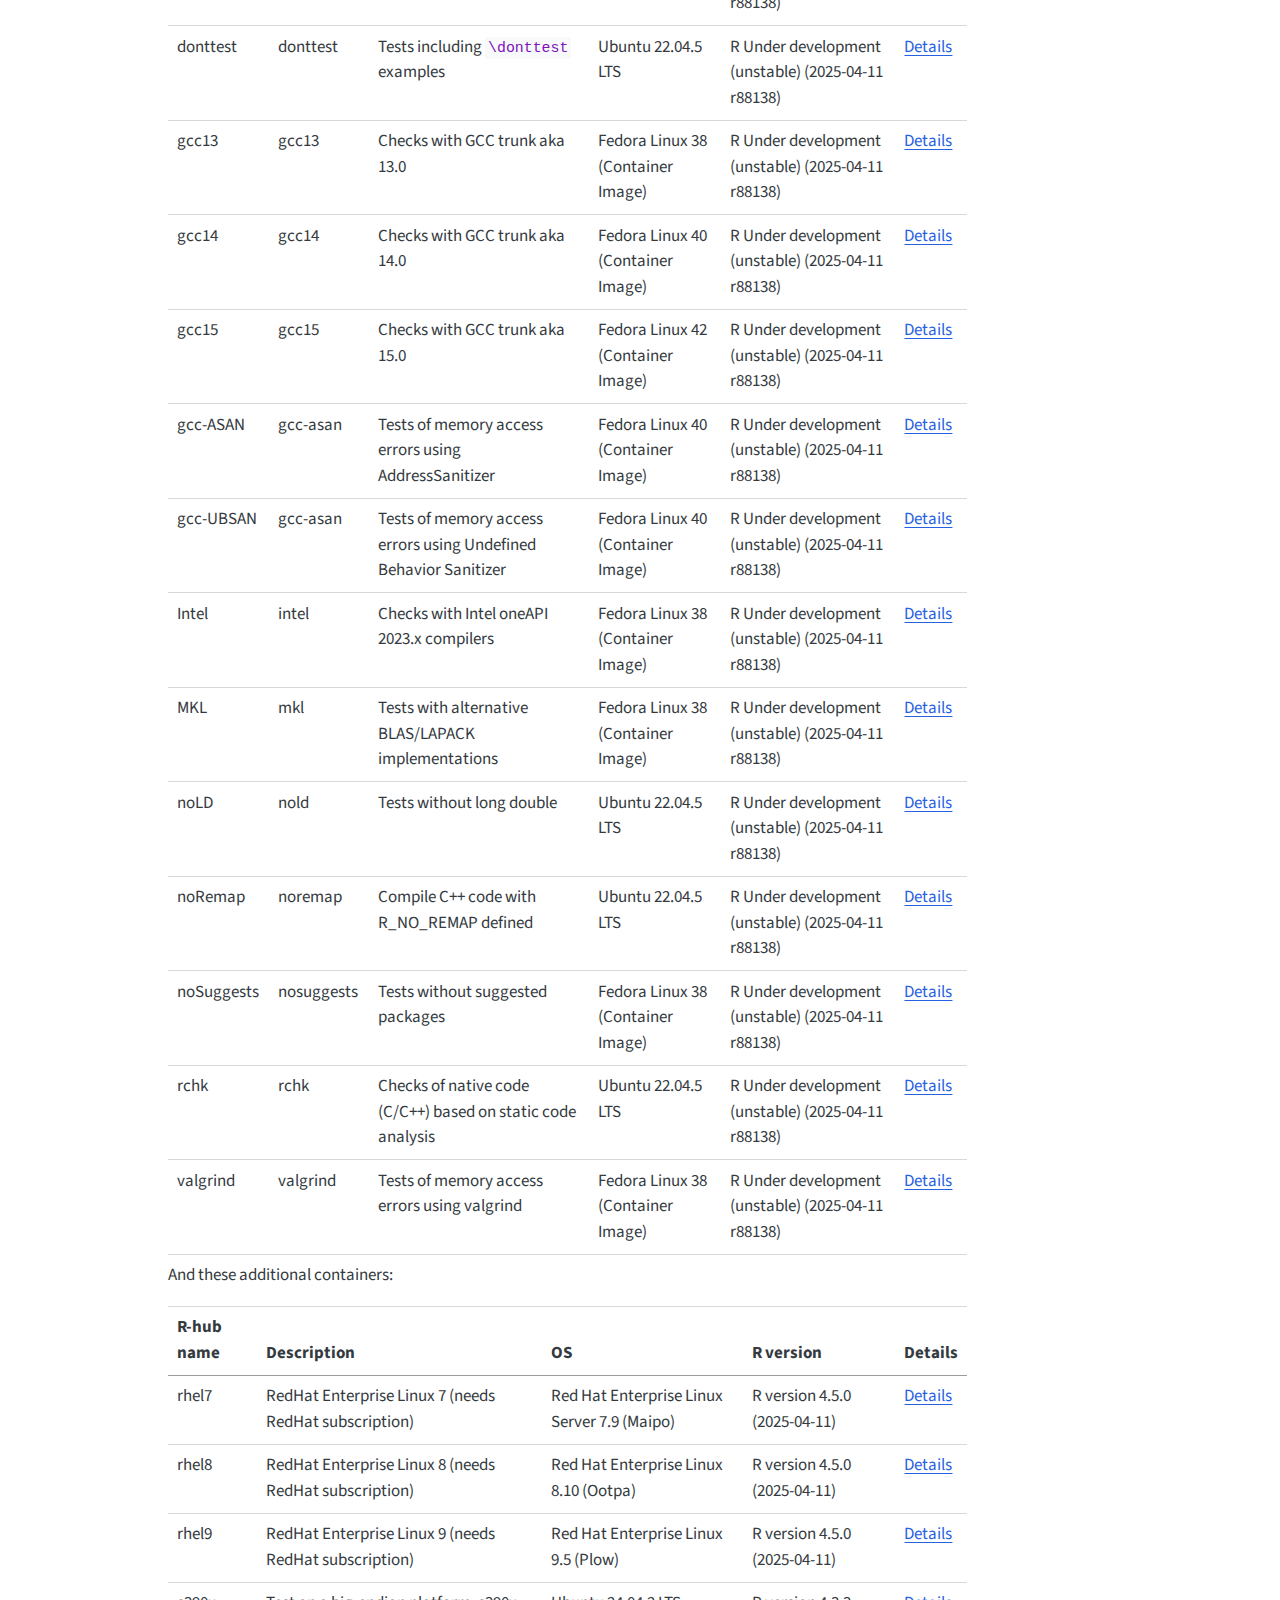
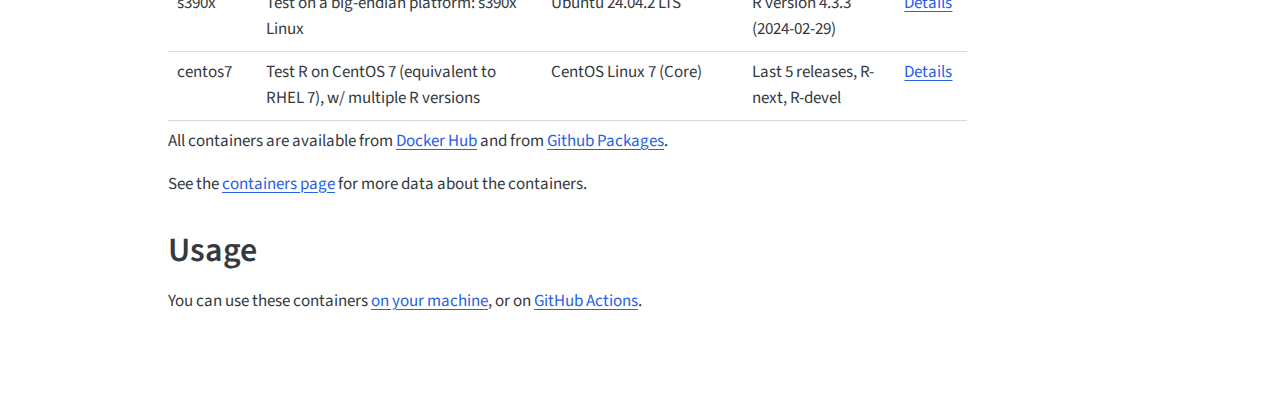
==== commit 54415fe1: "Built site for gh-pages" ====
--- a/index.html
+++ b/index.html
@@ -190,7 +190,7 @@
 <td style="text-align: left;">r-patched-linux-x86_64</td>
 <td style="text-align: left;">ubuntu-next</td>
 <td style="text-align: left;">Ubuntu 22.04.5 LTS</td>
-<td style="text-align: left;">R version 4.5.0 RC (2025-04-04 r88129)</td>
+<td style="text-align: left;">R version 4.5.0 Patched (2025-04-11 r88138)</td>
 <td style="text-align: left;"><a href="containers.html#ubuntu-next">Details</a></td>
 </tr>
 <tr class="even">
@@ -228,7 +228,7 @@
 <td style="text-align: left;">c23</td>
 <td style="text-align: left;">Checks of compiling C code in C23 mode</td>
 <td style="text-align: left;">Ubuntu 22.04.5 LTS, libc++</td>
-<td style="text-align: left;">R Under development (unstable) (2025-04-10 r88129)</td>
+<td style="text-align: left;">R Under development (unstable) (2025-04-11 r88138)</td>
 <td><a href="containers.html#c23">Details</a></td>
 </tr>
 <tr class="odd">
@@ -252,7 +252,7 @@
 <td style="text-align: left;">clang16</td>
 <td style="text-align: left;">Checks with Clang 16.0.0</td>
 <td style="text-align: left;">Ubuntu 22.04.5 LTS, libc++</td>
-<td style="text-align: left;">R Under development (unstable) (2025-04-10 r88129)</td>
+<td style="text-align: left;">R Under development (unstable) (2025-04-11 r88138)</td>
 <td><a href="containers.html#clang16">Details</a></td>
 </tr>
 <tr class="even">
@@ -260,7 +260,7 @@
 <td style="text-align: left;">clang17</td>
 <td style="text-align: left;">Checks with LLVM pre-17.0.0</td>
 <td style="text-align: left;">Ubuntu 22.04.5 LTS, libc++</td>
-<td style="text-align: left;">R Under development (unstable) (2025-04-10 r88129)</td>
+<td style="text-align: left;">R Under development (unstable) (2025-04-11 r88138)</td>
 <td><a href="containers.html#clang17">Details</a></td>
 </tr>
 <tr class="odd">
@@ -268,7 +268,7 @@
 <td style="text-align: left;">clang18</td>
 <td style="text-align: left;">Checks with LLVM pre-18.0.0</td>
 <td style="text-align: left;">Ubuntu 22.04.5 LTS, libc++</td>
-<td style="text-align: left;">R Under development (unstable) (2025-04-10 r88129)</td>
+<td style="text-align: left;">R Under development (unstable) (2025-04-11 r88138)</td>
 <td><a href="containers.html#clang18">Details</a></td>
 </tr>
 <tr class="even">
@@ -276,7 +276,7 @@
 <td style="text-align: left;">clang19</td>
 <td style="text-align: left;">Checks with LLVM pre-19.0.0</td>
 <td style="text-align: left;">Ubuntu 22.04.5 LTS, libc++</td>
-<td style="text-align: left;">R Under development (unstable) (2025-04-10 r88129)</td>
+<td style="text-align: left;">R Under development (unstable) (2025-04-11 r88138)</td>
 <td><a href="containers.html#clang19">Details</a></td>
 </tr>
 <tr class="odd">
@@ -284,7 +284,7 @@
 <td style="text-align: left;">clang20</td>
 <td style="text-align: left;">Checks with LLVM pre-20.0.0</td>
 <td style="text-align: left;">Ubuntu 22.04.5 LTS, libc++</td>
-<td style="text-align: left;">R Under development (unstable) (2025-04-10 r88129)</td>
+<td style="text-align: left;">R Under development (unstable) (2025-04-11 r88138)</td>
 <td><a href="containers.html#clang20">Details</a></td>
 </tr>
 <tr class="even">
@@ -292,7 +292,7 @@
 <td style="text-align: left;">donttest</td>
 <td style="text-align: left;">Tests including <code>\donttest</code> examples</td>
 <td style="text-align: left;">Ubuntu 22.04.5 LTS</td>
-<td style="text-align: left;">R Under development (unstable) (2025-04-10 r88129)</td>
+<td style="text-align: left;">R Under development (unstable) (2025-04-11 r88138)</td>
 <td><a href="containers.html#donttest">Details</a></td>
 </tr>
 <tr class="odd">
@@ -364,7 +364,7 @@
 <td style="text-align: left;">noremap</td>
 <td style="text-align: left;">Compile C++ code with R_NO_REMAP defined</td>
 <td style="text-align: left;">Ubuntu 22.04.5 LTS</td>
-<td style="text-align: left;">R Under development (unstable) (2025-04-10 r88129)</td>
+<td style="text-align: left;">R Under development (unstable) (2025-04-11 r88138)</td>
 <td><a href="containers.html#noremap">Details</a></td>
 </tr>
 <tr class="even">
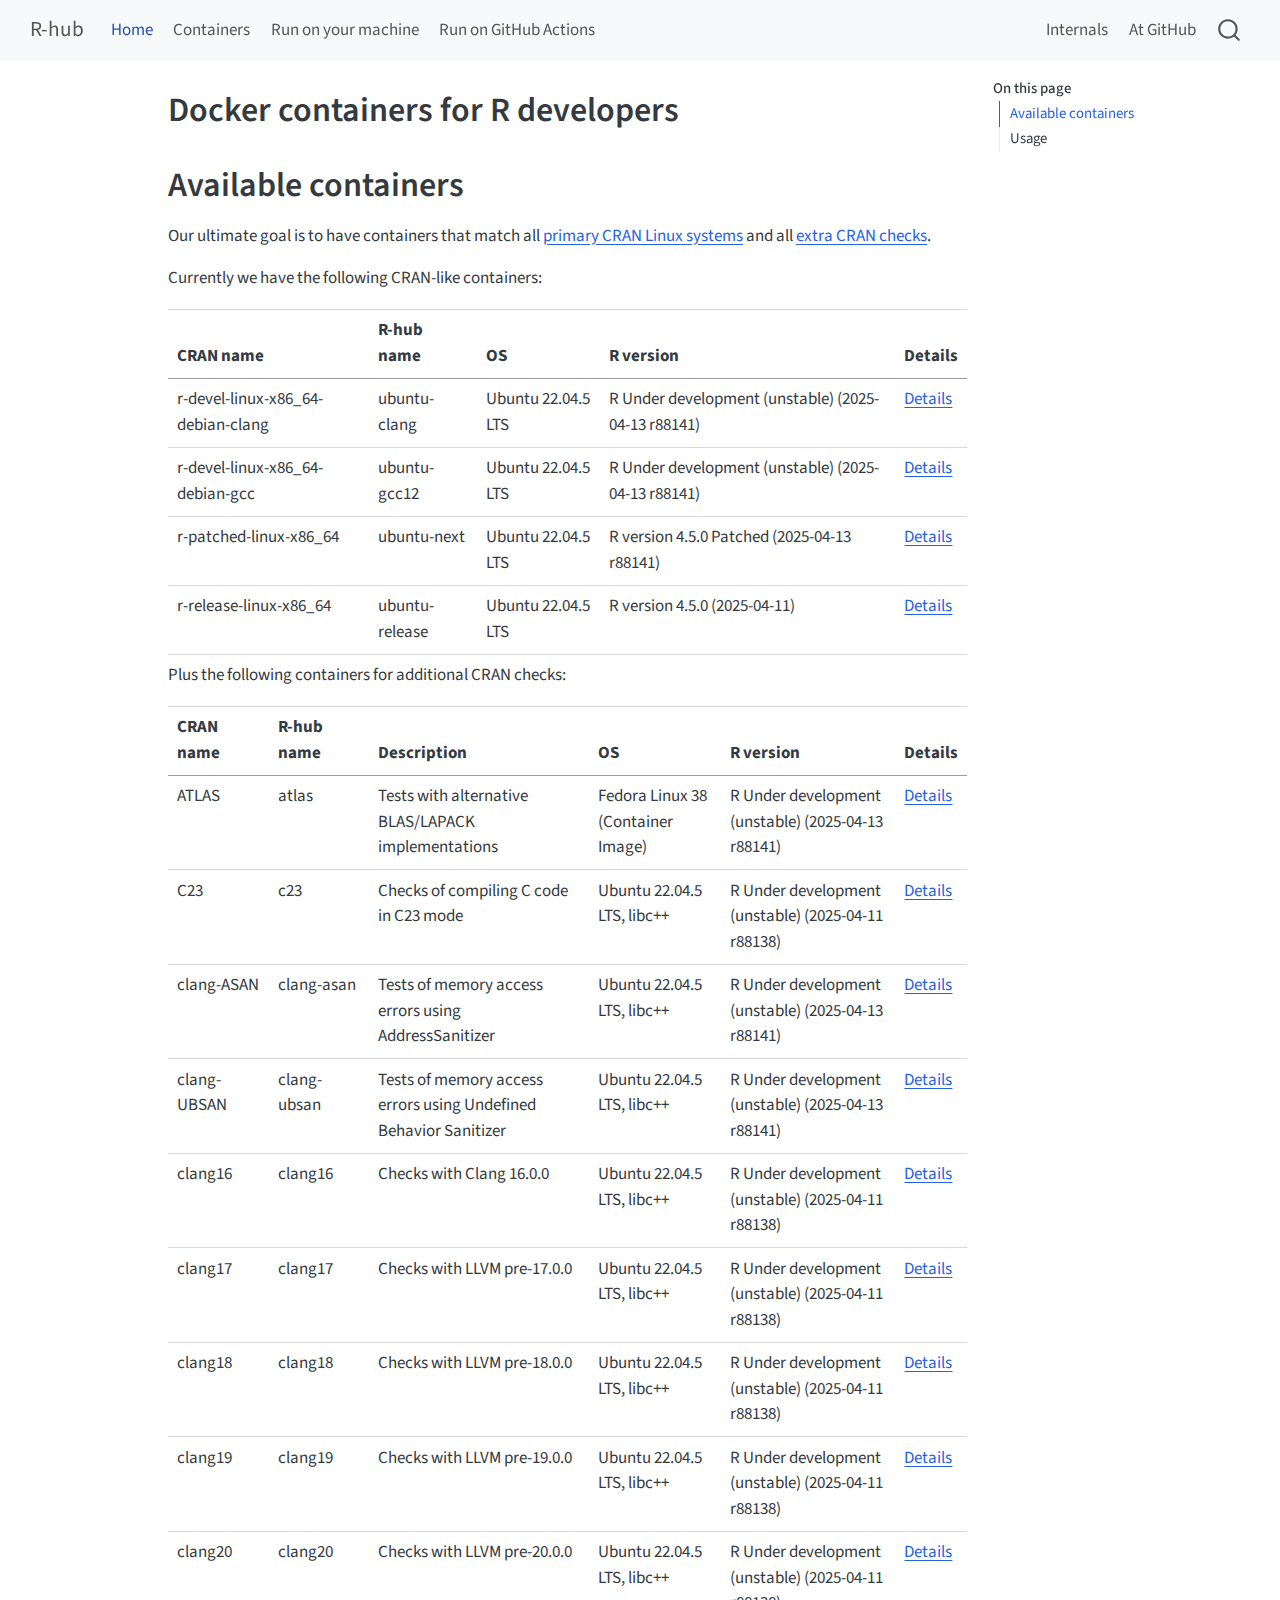
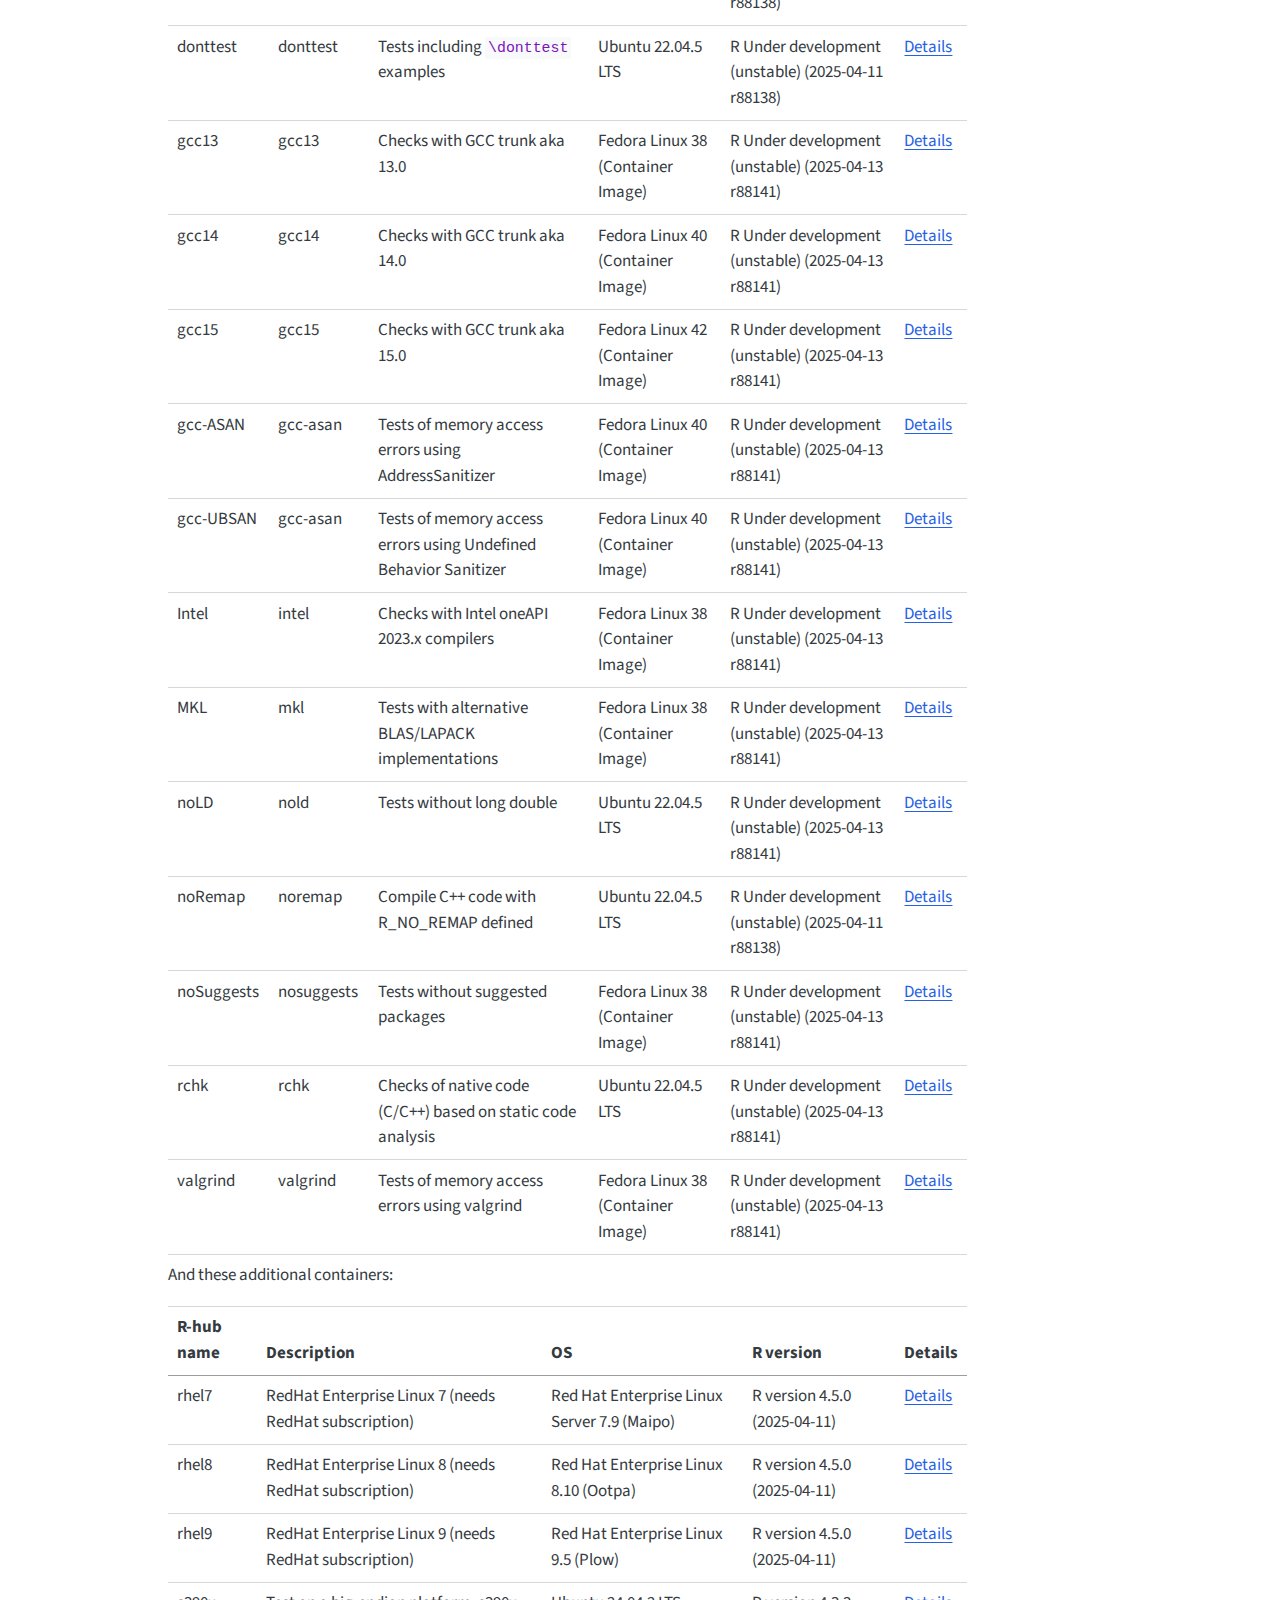
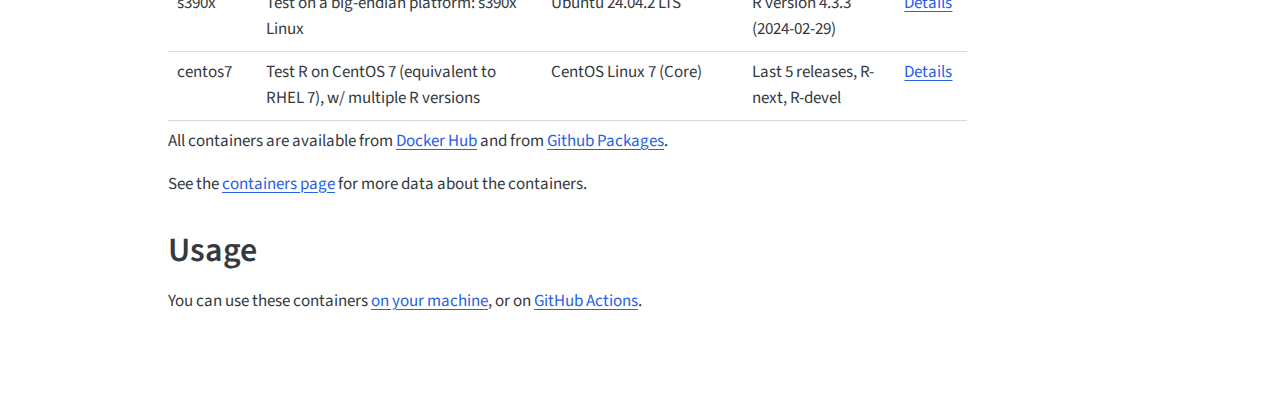
==== commit 9e1501c0: "Built site for gh-pages" ====
--- a/index.html
+++ b/index.html
@@ -176,21 +176,21 @@
 <td style="text-align: left;">r-devel-linux-x86_64-debian-clang</td>
 <td style="text-align: left;">ubuntu-clang</td>
 <td style="text-align: left;">Ubuntu 22.04.5 LTS</td>
-<td style="text-align: left;">R Under development (unstable) (2025-04-11 r88138)</td>
+<td style="text-align: left;">R Under development (unstable) (2025-04-13 r88141)</td>
 <td style="text-align: left;"><a href="containers.html#ubuntu-clang">Details</a></td>
 </tr>
 <tr class="even">
 <td style="text-align: left;">r-devel-linux-x86_64-debian-gcc</td>
 <td style="text-align: left;">ubuntu-gcc12</td>
 <td style="text-align: left;">Ubuntu 22.04.5 LTS</td>
-<td style="text-align: left;">R Under development (unstable) (2025-04-11 r88138)</td>
+<td style="text-align: left;">R Under development (unstable) (2025-04-13 r88141)</td>
 <td style="text-align: left;"><a href="containers.html#ubuntu-gcc12">Details</a></td>
 </tr>
 <tr class="odd">
 <td style="text-align: left;">r-patched-linux-x86_64</td>
 <td style="text-align: left;">ubuntu-next</td>
 <td style="text-align: left;">Ubuntu 22.04.5 LTS</td>
-<td style="text-align: left;">R version 4.5.0 Patched (2025-04-11 r88138)</td>
+<td style="text-align: left;">R version 4.5.0 Patched (2025-04-13 r88141)</td>
 <td style="text-align: left;"><a href="containers.html#ubuntu-next">Details</a></td>
 </tr>
 <tr class="even">
@@ -220,7 +220,7 @@
 <td style="text-align: left;">atlas</td>
 <td style="text-align: left;">Tests with alternative BLAS/LAPACK implementations</td>
 <td style="text-align: left;">Fedora Linux 38 (Container Image)</td>
-<td style="text-align: left;">R Under development (unstable) (2025-04-11 r88138)</td>
+<td style="text-align: left;">R Under development (unstable) (2025-04-13 r88141)</td>
 <td><a href="containers.html#atlas">Details</a></td>
 </tr>
 <tr class="even">
@@ -236,7 +236,7 @@
 <td style="text-align: left;">clang-asan</td>
 <td style="text-align: left;">Tests of memory access errors using AddressSanitizer</td>
 <td style="text-align: left;">Ubuntu 22.04.5 LTS, libc++</td>
-<td style="text-align: left;">R Under development (unstable) (2025-04-11 r88138)</td>
+<td style="text-align: left;">R Under development (unstable) (2025-04-13 r88141)</td>
 <td><a href="containers.html#clang-asan">Details</a></td>
 </tr>
 <tr class="even">
@@ -244,7 +244,7 @@
 <td style="text-align: left;">clang-ubsan</td>
 <td style="text-align: left;">Tests of memory access errors using Undefined Behavior Sanitizer</td>
 <td style="text-align: left;">Ubuntu 22.04.5 LTS, libc++</td>
-<td style="text-align: left;">R Under development (unstable) (2025-04-11 r88138)</td>
+<td style="text-align: left;">R Under development (unstable) (2025-04-13 r88141)</td>
 <td><a href="containers.html#clang-ubsan">Details</a></td>
 </tr>
 <tr class="odd">
@@ -300,7 +300,7 @@
 <td style="text-align: left;">gcc13</td>
 <td style="text-align: left;">Checks with GCC trunk aka 13.0</td>
 <td style="text-align: left;">Fedora Linux 38 (Container Image)</td>
-<td style="text-align: left;">R Under development (unstable) (2025-04-11 r88138)</td>
+<td style="text-align: left;">R Under development (unstable) (2025-04-13 r88141)</td>
 <td><a href="containers.html#gcc13">Details</a></td>
 </tr>
 <tr class="even">
@@ -308,7 +308,7 @@
 <td style="text-align: left;">gcc14</td>
 <td style="text-align: left;">Checks with GCC trunk aka 14.0</td>
 <td style="text-align: left;">Fedora Linux 40 (Container Image)</td>
-<td style="text-align: left;">R Under development (unstable) (2025-04-11 r88138)</td>
+<td style="text-align: left;">R Under development (unstable) (2025-04-13 r88141)</td>
 <td><a href="containers.html#gcc14">Details</a></td>
 </tr>
 <tr class="odd">
@@ -316,7 +316,7 @@
 <td style="text-align: left;">gcc15</td>
 <td style="text-align: left;">Checks with GCC trunk aka 15.0</td>
 <td style="text-align: left;">Fedora Linux 42 (Container Image)</td>
-<td style="text-align: left;">R Under development (unstable) (2025-04-11 r88138)</td>
+<td style="text-align: left;">R Under development (unstable) (2025-04-13 r88141)</td>
 <td><a href="containers.html#gcc15">Details</a></td>
 </tr>
 <tr class="even">
@@ -324,7 +324,7 @@
 <td style="text-align: left;">gcc-asan</td>
 <td style="text-align: left;">Tests of memory access errors using AddressSanitizer</td>
 <td style="text-align: left;">Fedora Linux 40 (Container Image)</td>
-<td style="text-align: left;">R Under development (unstable) (2025-04-11 r88138)</td>
+<td style="text-align: left;">R Under development (unstable) (2025-04-13 r88141)</td>
 <td><a href="containers.html#gcc-asan">Details</a></td>
 </tr>
 <tr class="odd">
@@ -332,7 +332,7 @@
 <td style="text-align: left;">gcc-asan</td>
 <td style="text-align: left;">Tests of memory access errors using Undefined Behavior Sanitizer</td>
 <td style="text-align: left;">Fedora Linux 40 (Container Image)</td>
-<td style="text-align: left;">R Under development (unstable) (2025-04-11 r88138)</td>
+<td style="text-align: left;">R Under development (unstable) (2025-04-13 r88141)</td>
 <td><a href="containers.html#gcc-asan">Details</a></td>
 </tr>
 <tr class="even">
@@ -340,7 +340,7 @@
 <td style="text-align: left;">intel</td>
 <td style="text-align: left;">Checks with Intel oneAPI 2023.x compilers</td>
 <td style="text-align: left;">Fedora Linux 38 (Container Image)</td>
-<td style="text-align: left;">R Under development (unstable) (2025-04-11 r88138)</td>
+<td style="text-align: left;">R Under development (unstable) (2025-04-13 r88141)</td>
 <td><a href="containers.html#intel">Details</a></td>
 </tr>
 <tr class="odd">
@@ -348,7 +348,7 @@
 <td style="text-align: left;">mkl</td>
 <td style="text-align: left;">Tests with alternative BLAS/LAPACK implementations</td>
 <td style="text-align: left;">Fedora Linux 38 (Container Image)</td>
-<td style="text-align: left;">R Under development (unstable) (2025-04-11 r88138)</td>
+<td style="text-align: left;">R Under development (unstable) (2025-04-13 r88141)</td>
 <td><a href="containers.html#mkl">Details</a></td>
 </tr>
 <tr class="even">
@@ -356,7 +356,7 @@
 <td style="text-align: left;">nold</td>
 <td style="text-align: left;">Tests without long double</td>
 <td style="text-align: left;">Ubuntu 22.04.5 LTS</td>
-<td style="text-align: left;">R Under development (unstable) (2025-04-11 r88138)</td>
+<td style="text-align: left;">R Under development (unstable) (2025-04-13 r88141)</td>
 <td><a href="containers.html#nold">Details</a></td>
 </tr>
 <tr class="odd">
@@ -372,7 +372,7 @@
 <td style="text-align: left;">nosuggests</td>
 <td style="text-align: left;">Tests without suggested packages</td>
 <td style="text-align: left;">Fedora Linux 38 (Container Image)</td>
-<td style="text-align: left;">R Under development (unstable) (2025-04-11 r88138)</td>
+<td style="text-align: left;">R Under development (unstable) (2025-04-13 r88141)</td>
 <td><a href="containers.html#nosuggests">Details</a></td>
 </tr>
 <tr class="odd">
@@ -380,7 +380,7 @@
 <td style="text-align: left;">rchk</td>
 <td style="text-align: left;">Checks of native code (C/C++) based on static code analysis</td>
 <td style="text-align: left;">Ubuntu 22.04.5 LTS</td>
-<td style="text-align: left;">R Under development (unstable) (2025-04-11 r88138)</td>
+<td style="text-align: left;">R Under development (unstable) (2025-04-13 r88141)</td>
 <td><a href="containers.html#rchk">Details</a></td>
 </tr>
 <tr class="even">
@@ -388,7 +388,7 @@
 <td style="text-align: left;">valgrind</td>
 <td style="text-align: left;">Tests of memory access errors using valgrind</td>
 <td style="text-align: left;">Fedora Linux 38 (Container Image)</td>
-<td style="text-align: left;">R Under development (unstable) (2025-04-11 r88138)</td>
+<td style="text-align: left;">R Under development (unstable) (2025-04-13 r88141)</td>
 <td><a href="containers.html#valgrind">Details</a></td>
 </tr>
 </tbody>
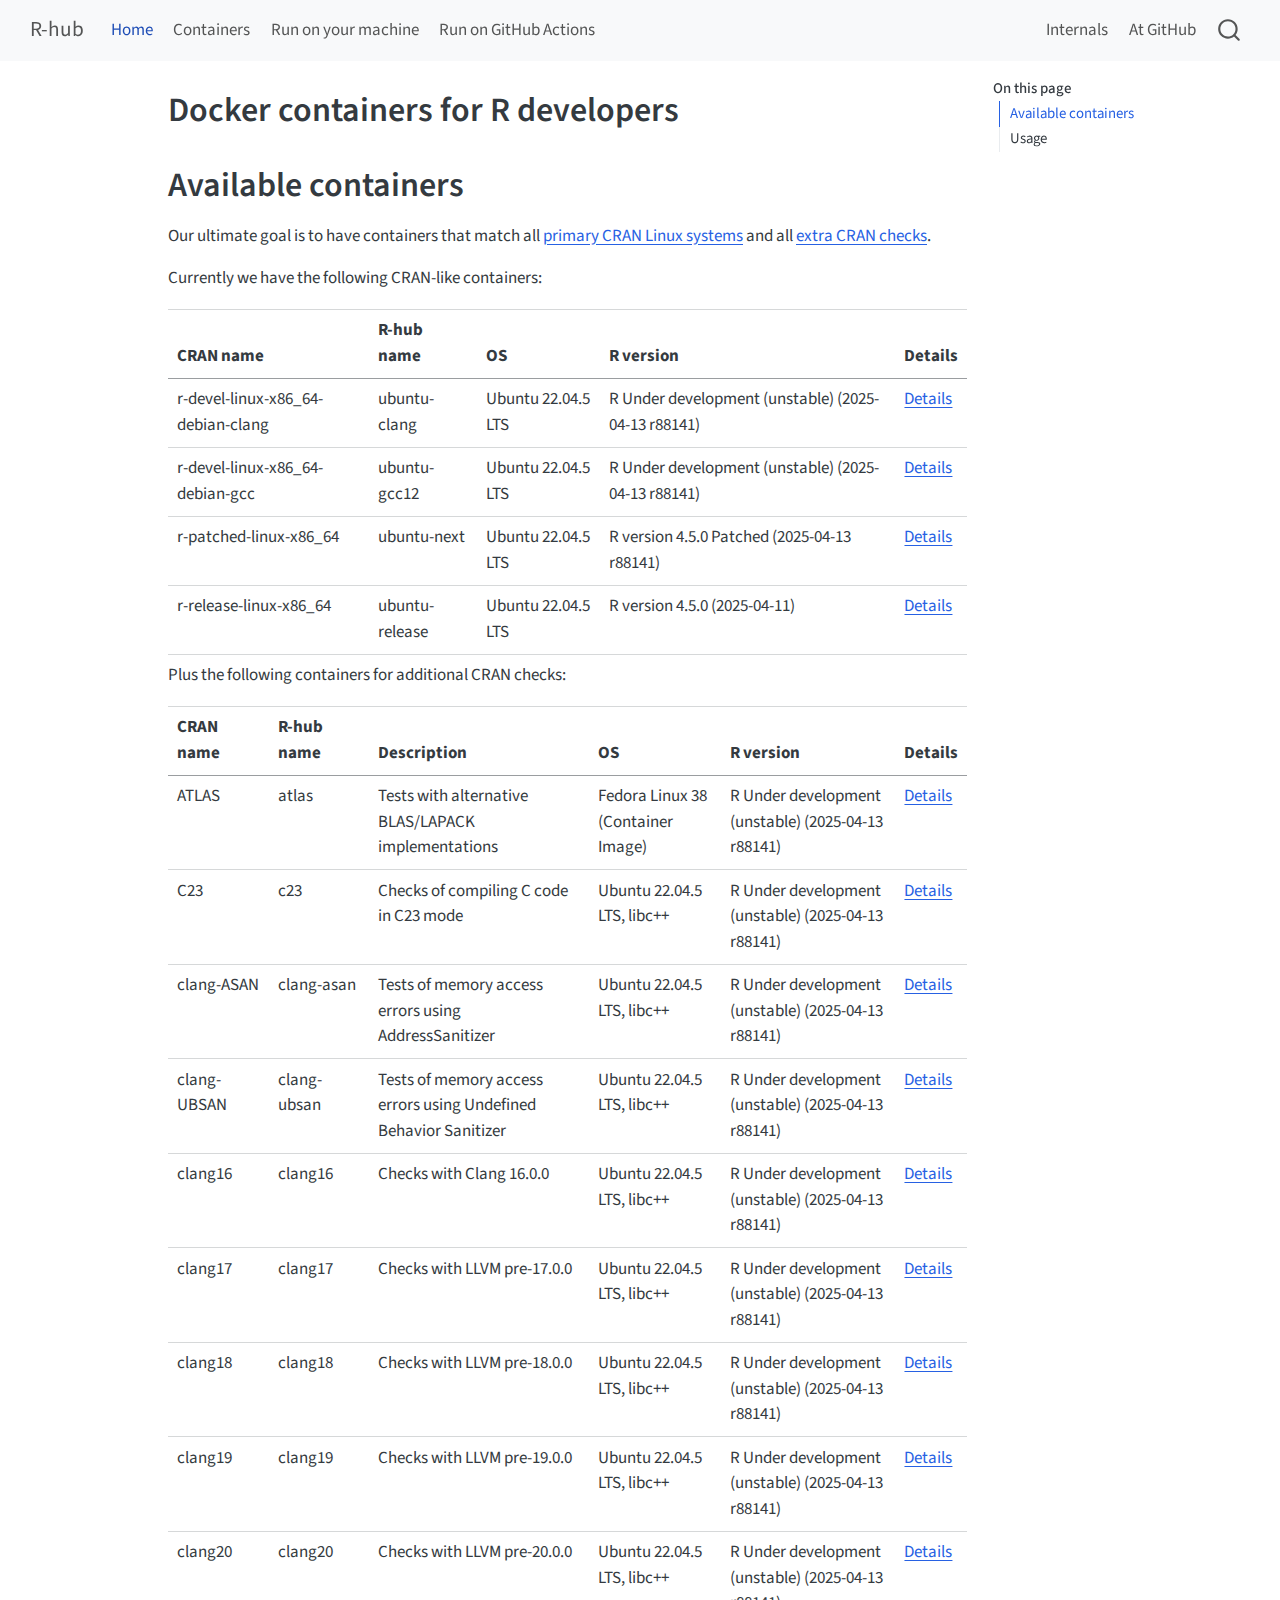
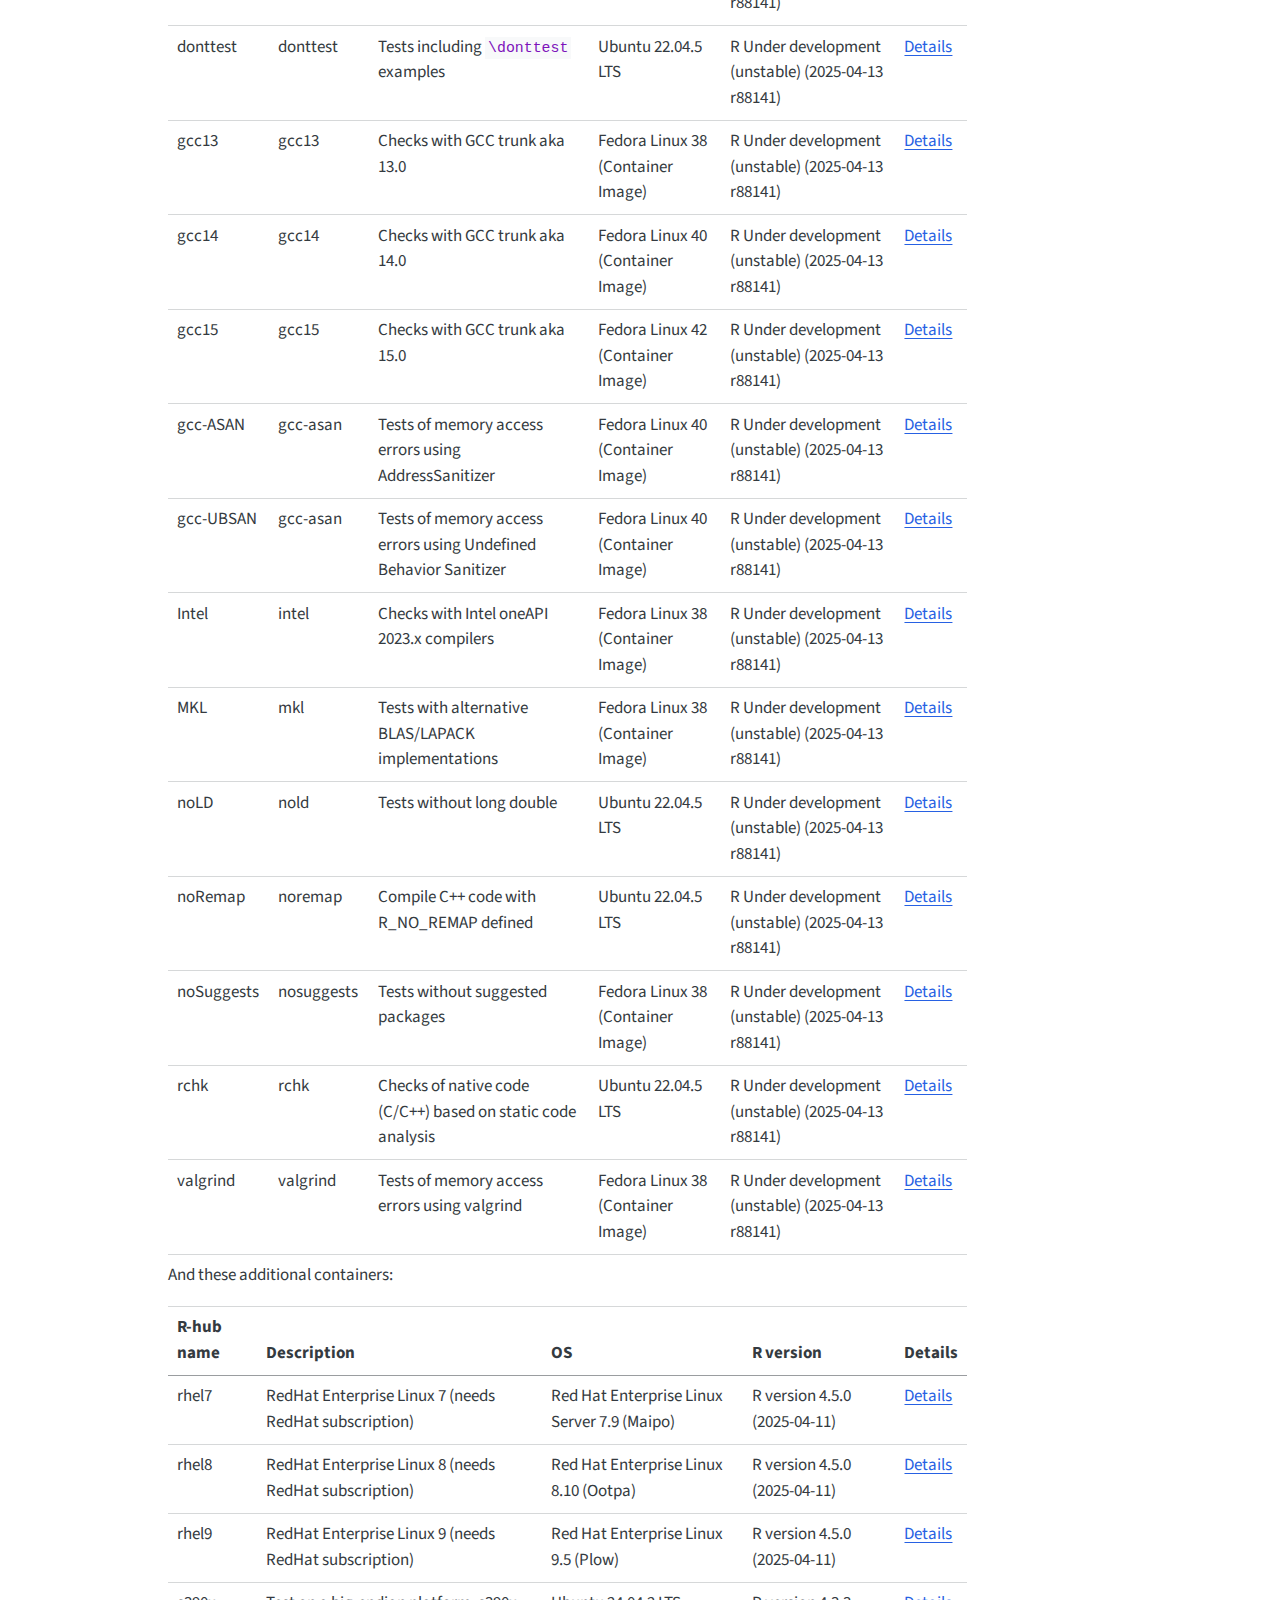
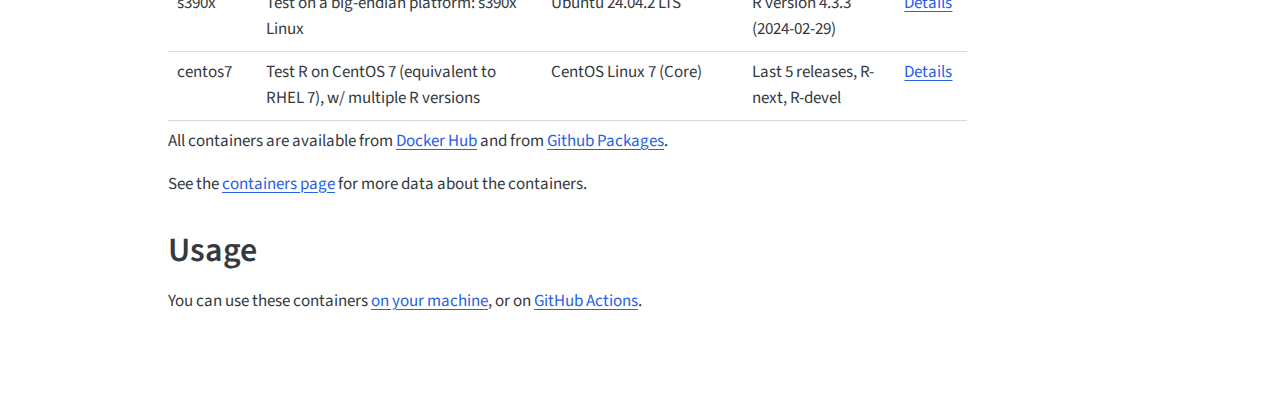
==== commit e965ea3c: "Built site for gh-pages" ====
--- a/index.html
+++ b/index.html
@@ -228,7 +228,7 @@
 <td style="text-align: left;">c23</td>
 <td style="text-align: left;">Checks of compiling C code in C23 mode</td>
 <td style="text-align: left;">Ubuntu 22.04.5 LTS, libc++</td>
-<td style="text-align: left;">R Under development (unstable) (2025-04-11 r88138)</td>
+<td style="text-align: left;">R Under development (unstable) (2025-04-13 r88141)</td>
 <td><a href="containers.html#c23">Details</a></td>
 </tr>
 <tr class="odd">
@@ -252,7 +252,7 @@
 <td style="text-align: left;">clang16</td>
 <td style="text-align: left;">Checks with Clang 16.0.0</td>
 <td style="text-align: left;">Ubuntu 22.04.5 LTS, libc++</td>
-<td style="text-align: left;">R Under development (unstable) (2025-04-11 r88138)</td>
+<td style="text-align: left;">R Under development (unstable) (2025-04-13 r88141)</td>
 <td><a href="containers.html#clang16">Details</a></td>
 </tr>
 <tr class="even">
@@ -260,7 +260,7 @@
 <td style="text-align: left;">clang17</td>
 <td style="text-align: left;">Checks with LLVM pre-17.0.0</td>
 <td style="text-align: left;">Ubuntu 22.04.5 LTS, libc++</td>
-<td style="text-align: left;">R Under development (unstable) (2025-04-11 r88138)</td>
+<td style="text-align: left;">R Under development (unstable) (2025-04-13 r88141)</td>
 <td><a href="containers.html#clang17">Details</a></td>
 </tr>
 <tr class="odd">
@@ -268,7 +268,7 @@
 <td style="text-align: left;">clang18</td>
 <td style="text-align: left;">Checks with LLVM pre-18.0.0</td>
 <td style="text-align: left;">Ubuntu 22.04.5 LTS, libc++</td>
-<td style="text-align: left;">R Under development (unstable) (2025-04-11 r88138)</td>
+<td style="text-align: left;">R Under development (unstable) (2025-04-13 r88141)</td>
 <td><a href="containers.html#clang18">Details</a></td>
 </tr>
 <tr class="even">
@@ -276,7 +276,7 @@
 <td style="text-align: left;">clang19</td>
 <td style="text-align: left;">Checks with LLVM pre-19.0.0</td>
 <td style="text-align: left;">Ubuntu 22.04.5 LTS, libc++</td>
-<td style="text-align: left;">R Under development (unstable) (2025-04-11 r88138)</td>
+<td style="text-align: left;">R Under development (unstable) (2025-04-13 r88141)</td>
 <td><a href="containers.html#clang19">Details</a></td>
 </tr>
 <tr class="odd">
@@ -284,7 +284,7 @@
 <td style="text-align: left;">clang20</td>
 <td style="text-align: left;">Checks with LLVM pre-20.0.0</td>
 <td style="text-align: left;">Ubuntu 22.04.5 LTS, libc++</td>
-<td style="text-align: left;">R Under development (unstable) (2025-04-11 r88138)</td>
+<td style="text-align: left;">R Under development (unstable) (2025-04-13 r88141)</td>
 <td><a href="containers.html#clang20">Details</a></td>
 </tr>
 <tr class="even">
@@ -292,7 +292,7 @@
 <td style="text-align: left;">donttest</td>
 <td style="text-align: left;">Tests including <code>\donttest</code> examples</td>
 <td style="text-align: left;">Ubuntu 22.04.5 LTS</td>
-<td style="text-align: left;">R Under development (unstable) (2025-04-11 r88138)</td>
+<td style="text-align: left;">R Under development (unstable) (2025-04-13 r88141)</td>
 <td><a href="containers.html#donttest">Details</a></td>
 </tr>
 <tr class="odd">
@@ -364,7 +364,7 @@
 <td style="text-align: left;">noremap</td>
 <td style="text-align: left;">Compile C++ code with R_NO_REMAP defined</td>
 <td style="text-align: left;">Ubuntu 22.04.5 LTS</td>
-<td style="text-align: left;">R Under development (unstable) (2025-04-11 r88138)</td>
+<td style="text-align: left;">R Under development (unstable) (2025-04-13 r88141)</td>
 <td><a href="containers.html#noremap">Details</a></td>
 </tr>
 <tr class="even">
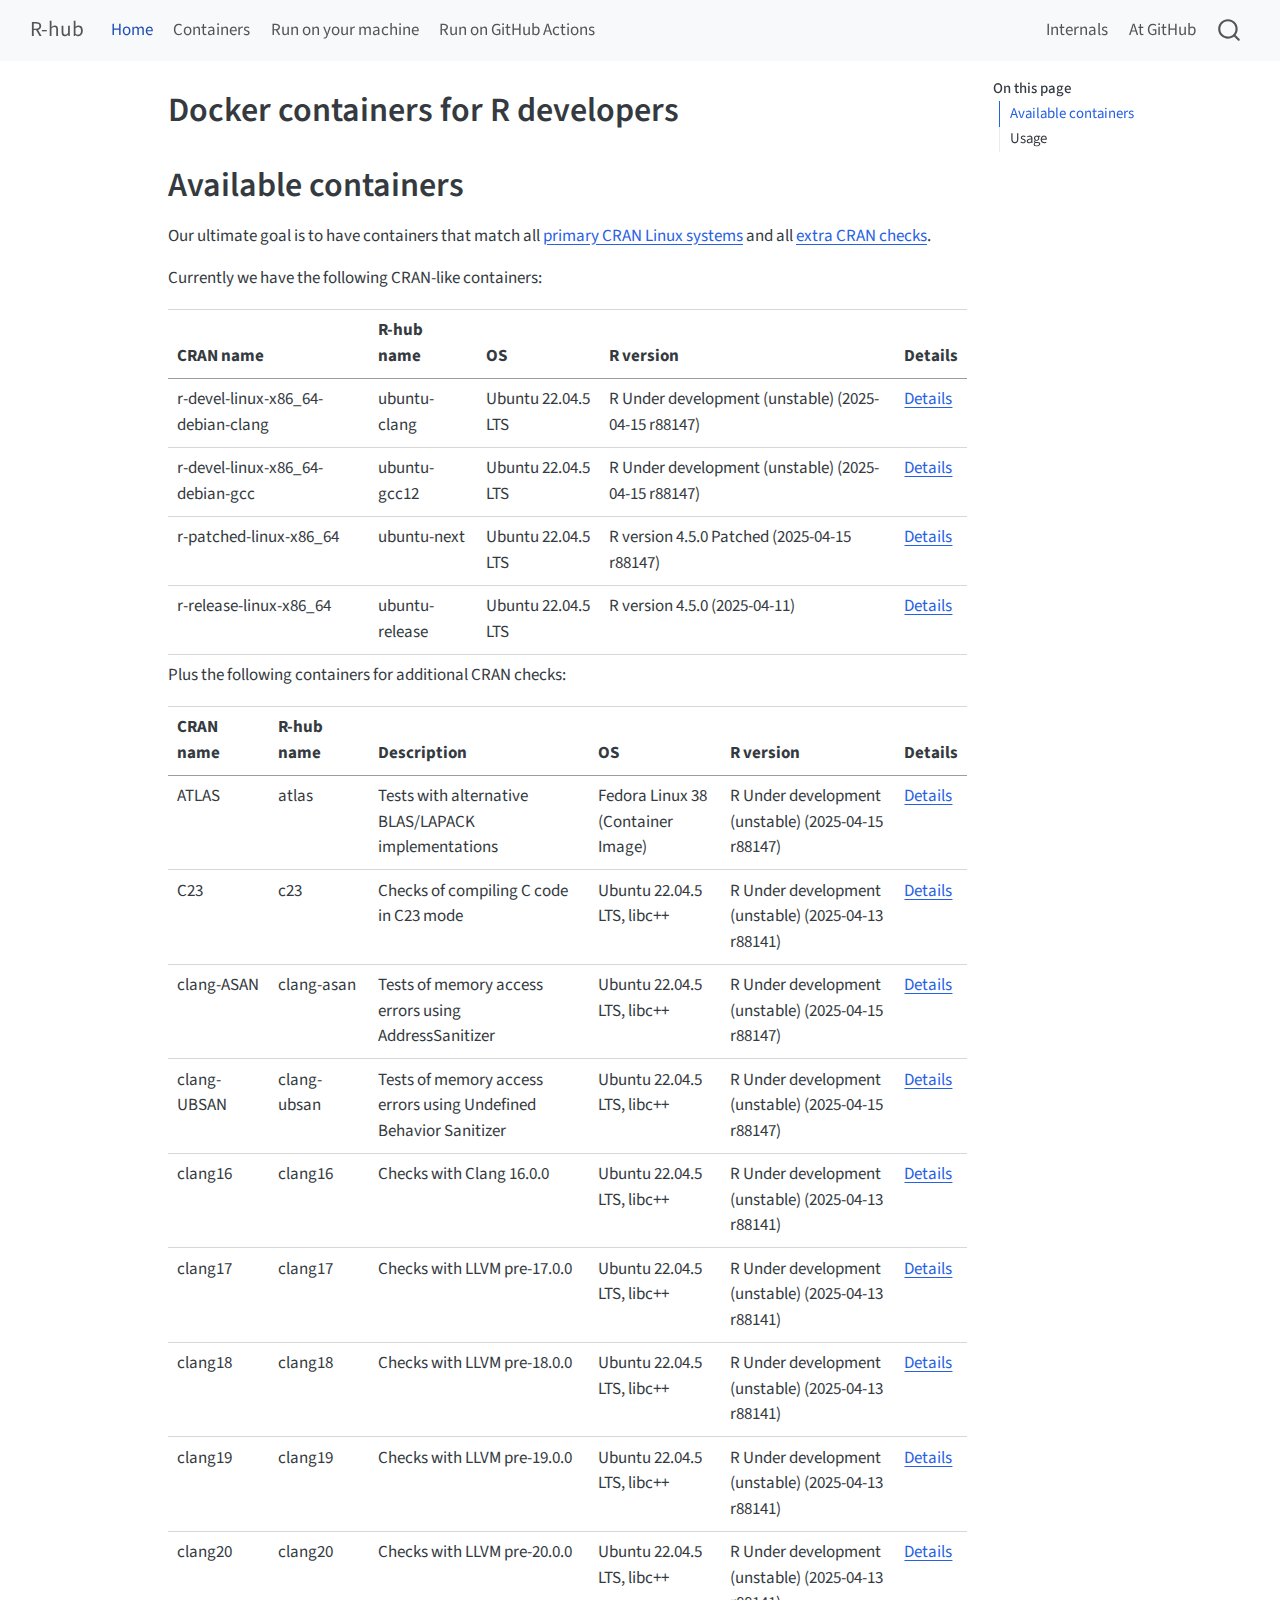
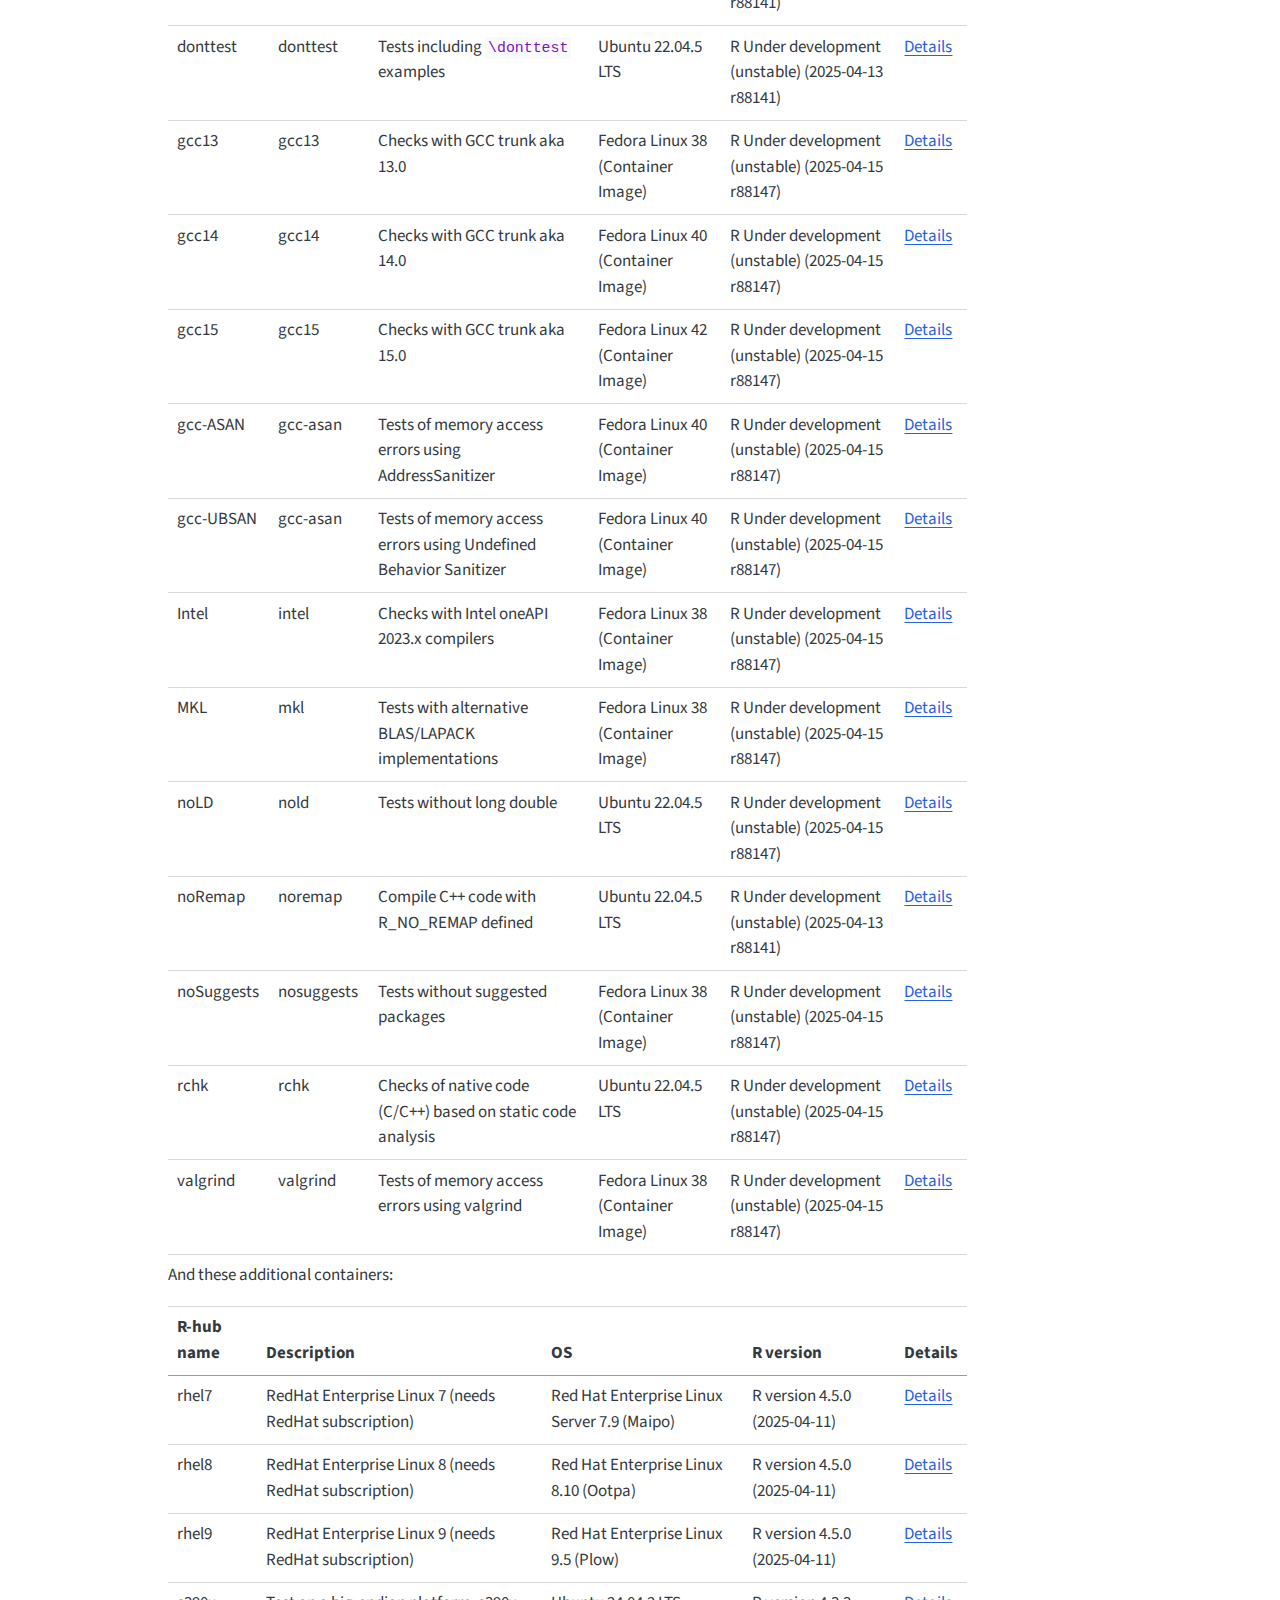
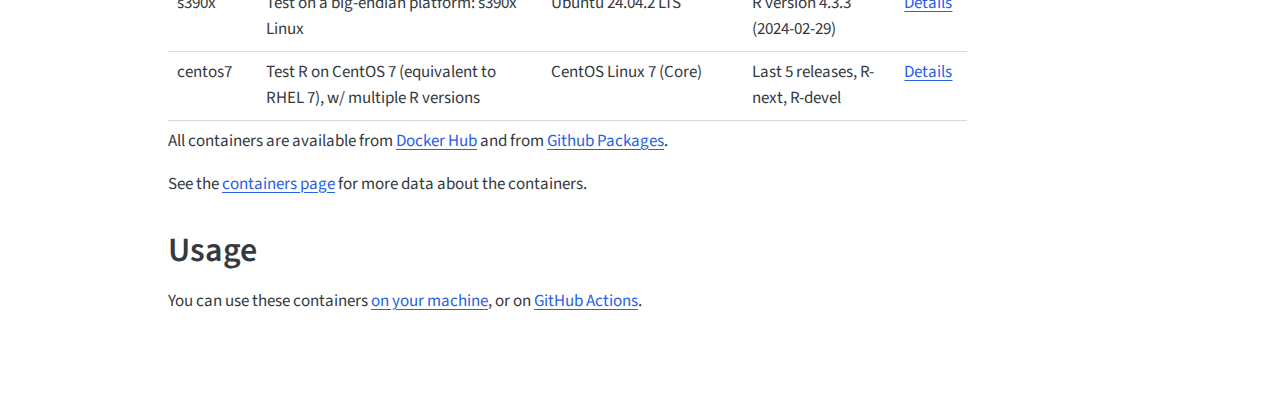
==== commit 567d25d0: "Built site for gh-pages" ====
--- a/index.html
+++ b/index.html
@@ -176,21 +176,21 @@
 <td style="text-align: left;">r-devel-linux-x86_64-debian-clang</td>
 <td style="text-align: left;">ubuntu-clang</td>
 <td style="text-align: left;">Ubuntu 22.04.5 LTS</td>
-<td style="text-align: left;">R Under development (unstable) (2025-04-13 r88141)</td>
+<td style="text-align: left;">R Under development (unstable) (2025-04-15 r88147)</td>
 <td style="text-align: left;"><a href="containers.html#ubuntu-clang">Details</a></td>
 </tr>
 <tr class="even">
 <td style="text-align: left;">r-devel-linux-x86_64-debian-gcc</td>
 <td style="text-align: left;">ubuntu-gcc12</td>
 <td style="text-align: left;">Ubuntu 22.04.5 LTS</td>
-<td style="text-align: left;">R Under development (unstable) (2025-04-13 r88141)</td>
+<td style="text-align: left;">R Under development (unstable) (2025-04-15 r88147)</td>
 <td style="text-align: left;"><a href="containers.html#ubuntu-gcc12">Details</a></td>
 </tr>
 <tr class="odd">
 <td style="text-align: left;">r-patched-linux-x86_64</td>
 <td style="text-align: left;">ubuntu-next</td>
 <td style="text-align: left;">Ubuntu 22.04.5 LTS</td>
-<td style="text-align: left;">R version 4.5.0 Patched (2025-04-13 r88141)</td>
+<td style="text-align: left;">R version 4.5.0 Patched (2025-04-15 r88147)</td>
 <td style="text-align: left;"><a href="containers.html#ubuntu-next">Details</a></td>
 </tr>
 <tr class="even">
@@ -220,7 +220,7 @@
 <td style="text-align: left;">atlas</td>
 <td style="text-align: left;">Tests with alternative BLAS/LAPACK implementations</td>
 <td style="text-align: left;">Fedora Linux 38 (Container Image)</td>
-<td style="text-align: left;">R Under development (unstable) (2025-04-13 r88141)</td>
+<td style="text-align: left;">R Under development (unstable) (2025-04-15 r88147)</td>
 <td><a href="containers.html#atlas">Details</a></td>
 </tr>
 <tr class="even">
@@ -236,7 +236,7 @@
 <td style="text-align: left;">clang-asan</td>
 <td style="text-align: left;">Tests of memory access errors using AddressSanitizer</td>
 <td style="text-align: left;">Ubuntu 22.04.5 LTS, libc++</td>
-<td style="text-align: left;">R Under development (unstable) (2025-04-13 r88141)</td>
+<td style="text-align: left;">R Under development (unstable) (2025-04-15 r88147)</td>
 <td><a href="containers.html#clang-asan">Details</a></td>
 </tr>
 <tr class="even">
@@ -244,7 +244,7 @@
 <td style="text-align: left;">clang-ubsan</td>
 <td style="text-align: left;">Tests of memory access errors using Undefined Behavior Sanitizer</td>
 <td style="text-align: left;">Ubuntu 22.04.5 LTS, libc++</td>
-<td style="text-align: left;">R Under development (unstable) (2025-04-13 r88141)</td>
+<td style="text-align: left;">R Under development (unstable) (2025-04-15 r88147)</td>
 <td><a href="containers.html#clang-ubsan">Details</a></td>
 </tr>
 <tr class="odd">
@@ -300,7 +300,7 @@
 <td style="text-align: left;">gcc13</td>
 <td style="text-align: left;">Checks with GCC trunk aka 13.0</td>
 <td style="text-align: left;">Fedora Linux 38 (Container Image)</td>
-<td style="text-align: left;">R Under development (unstable) (2025-04-13 r88141)</td>
+<td style="text-align: left;">R Under development (unstable) (2025-04-15 r88147)</td>
 <td><a href="containers.html#gcc13">Details</a></td>
 </tr>
 <tr class="even">
@@ -308,7 +308,7 @@
 <td style="text-align: left;">gcc14</td>
 <td style="text-align: left;">Checks with GCC trunk aka 14.0</td>
 <td style="text-align: left;">Fedora Linux 40 (Container Image)</td>
-<td style="text-align: left;">R Under development (unstable) (2025-04-13 r88141)</td>
+<td style="text-align: left;">R Under development (unstable) (2025-04-15 r88147)</td>
 <td><a href="containers.html#gcc14">Details</a></td>
 </tr>
 <tr class="odd">
@@ -316,7 +316,7 @@
 <td style="text-align: left;">gcc15</td>
 <td style="text-align: left;">Checks with GCC trunk aka 15.0</td>
 <td style="text-align: left;">Fedora Linux 42 (Container Image)</td>
-<td style="text-align: left;">R Under development (unstable) (2025-04-13 r88141)</td>
+<td style="text-align: left;">R Under development (unstable) (2025-04-15 r88147)</td>
 <td><a href="containers.html#gcc15">Details</a></td>
 </tr>
 <tr class="even">
@@ -324,7 +324,7 @@
 <td style="text-align: left;">gcc-asan</td>
 <td style="text-align: left;">Tests of memory access errors using AddressSanitizer</td>
 <td style="text-align: left;">Fedora Linux 40 (Container Image)</td>
-<td style="text-align: left;">R Under development (unstable) (2025-04-13 r88141)</td>
+<td style="text-align: left;">R Under development (unstable) (2025-04-15 r88147)</td>
 <td><a href="containers.html#gcc-asan">Details</a></td>
 </tr>
 <tr class="odd">
@@ -332,7 +332,7 @@
 <td style="text-align: left;">gcc-asan</td>
 <td style="text-align: left;">Tests of memory access errors using Undefined Behavior Sanitizer</td>
 <td style="text-align: left;">Fedora Linux 40 (Container Image)</td>
-<td style="text-align: left;">R Under development (unstable) (2025-04-13 r88141)</td>
+<td style="text-align: left;">R Under development (unstable) (2025-04-15 r88147)</td>
 <td><a href="containers.html#gcc-asan">Details</a></td>
 </tr>
 <tr class="even">
@@ -340,7 +340,7 @@
 <td style="text-align: left;">intel</td>
 <td style="text-align: left;">Checks with Intel oneAPI 2023.x compilers</td>
 <td style="text-align: left;">Fedora Linux 38 (Container Image)</td>
-<td style="text-align: left;">R Under development (unstable) (2025-04-13 r88141)</td>
+<td style="text-align: left;">R Under development (unstable) (2025-04-15 r88147)</td>
 <td><a href="containers.html#intel">Details</a></td>
 </tr>
 <tr class="odd">
@@ -348,7 +348,7 @@
 <td style="text-align: left;">mkl</td>
 <td style="text-align: left;">Tests with alternative BLAS/LAPACK implementations</td>
 <td style="text-align: left;">Fedora Linux 38 (Container Image)</td>
-<td style="text-align: left;">R Under development (unstable) (2025-04-13 r88141)</td>
+<td style="text-align: left;">R Under development (unstable) (2025-04-15 r88147)</td>
 <td><a href="containers.html#mkl">Details</a></td>
 </tr>
 <tr class="even">
@@ -356,7 +356,7 @@
 <td style="text-align: left;">nold</td>
 <td style="text-align: left;">Tests without long double</td>
 <td style="text-align: left;">Ubuntu 22.04.5 LTS</td>
-<td style="text-align: left;">R Under development (unstable) (2025-04-13 r88141)</td>
+<td style="text-align: left;">R Under development (unstable) (2025-04-15 r88147)</td>
 <td><a href="containers.html#nold">Details</a></td>
 </tr>
 <tr class="odd">
@@ -372,7 +372,7 @@
 <td style="text-align: left;">nosuggests</td>
 <td style="text-align: left;">Tests without suggested packages</td>
 <td style="text-align: left;">Fedora Linux 38 (Container Image)</td>
-<td style="text-align: left;">R Under development (unstable) (2025-04-13 r88141)</td>
+<td style="text-align: left;">R Under development (unstable) (2025-04-15 r88147)</td>
 <td><a href="containers.html#nosuggests">Details</a></td>
 </tr>
 <tr class="odd">
@@ -380,7 +380,7 @@
 <td style="text-align: left;">rchk</td>
 <td style="text-align: left;">Checks of native code (C/C++) based on static code analysis</td>
 <td style="text-align: left;">Ubuntu 22.04.5 LTS</td>
-<td style="text-align: left;">R Under development (unstable) (2025-04-13 r88141)</td>
+<td style="text-align: left;">R Under development (unstable) (2025-04-15 r88147)</td>
 <td><a href="containers.html#rchk">Details</a></td>
 </tr>
 <tr class="even">
@@ -388,7 +388,7 @@
 <td style="text-align: left;">valgrind</td>
 <td style="text-align: left;">Tests of memory access errors using valgrind</td>
 <td style="text-align: left;">Fedora Linux 38 (Container Image)</td>
-<td style="text-align: left;">R Under development (unstable) (2025-04-13 r88141)</td>
+<td style="text-align: left;">R Under development (unstable) (2025-04-15 r88147)</td>
 <td><a href="containers.html#valgrind">Details</a></td>
 </tr>
 </tbody>
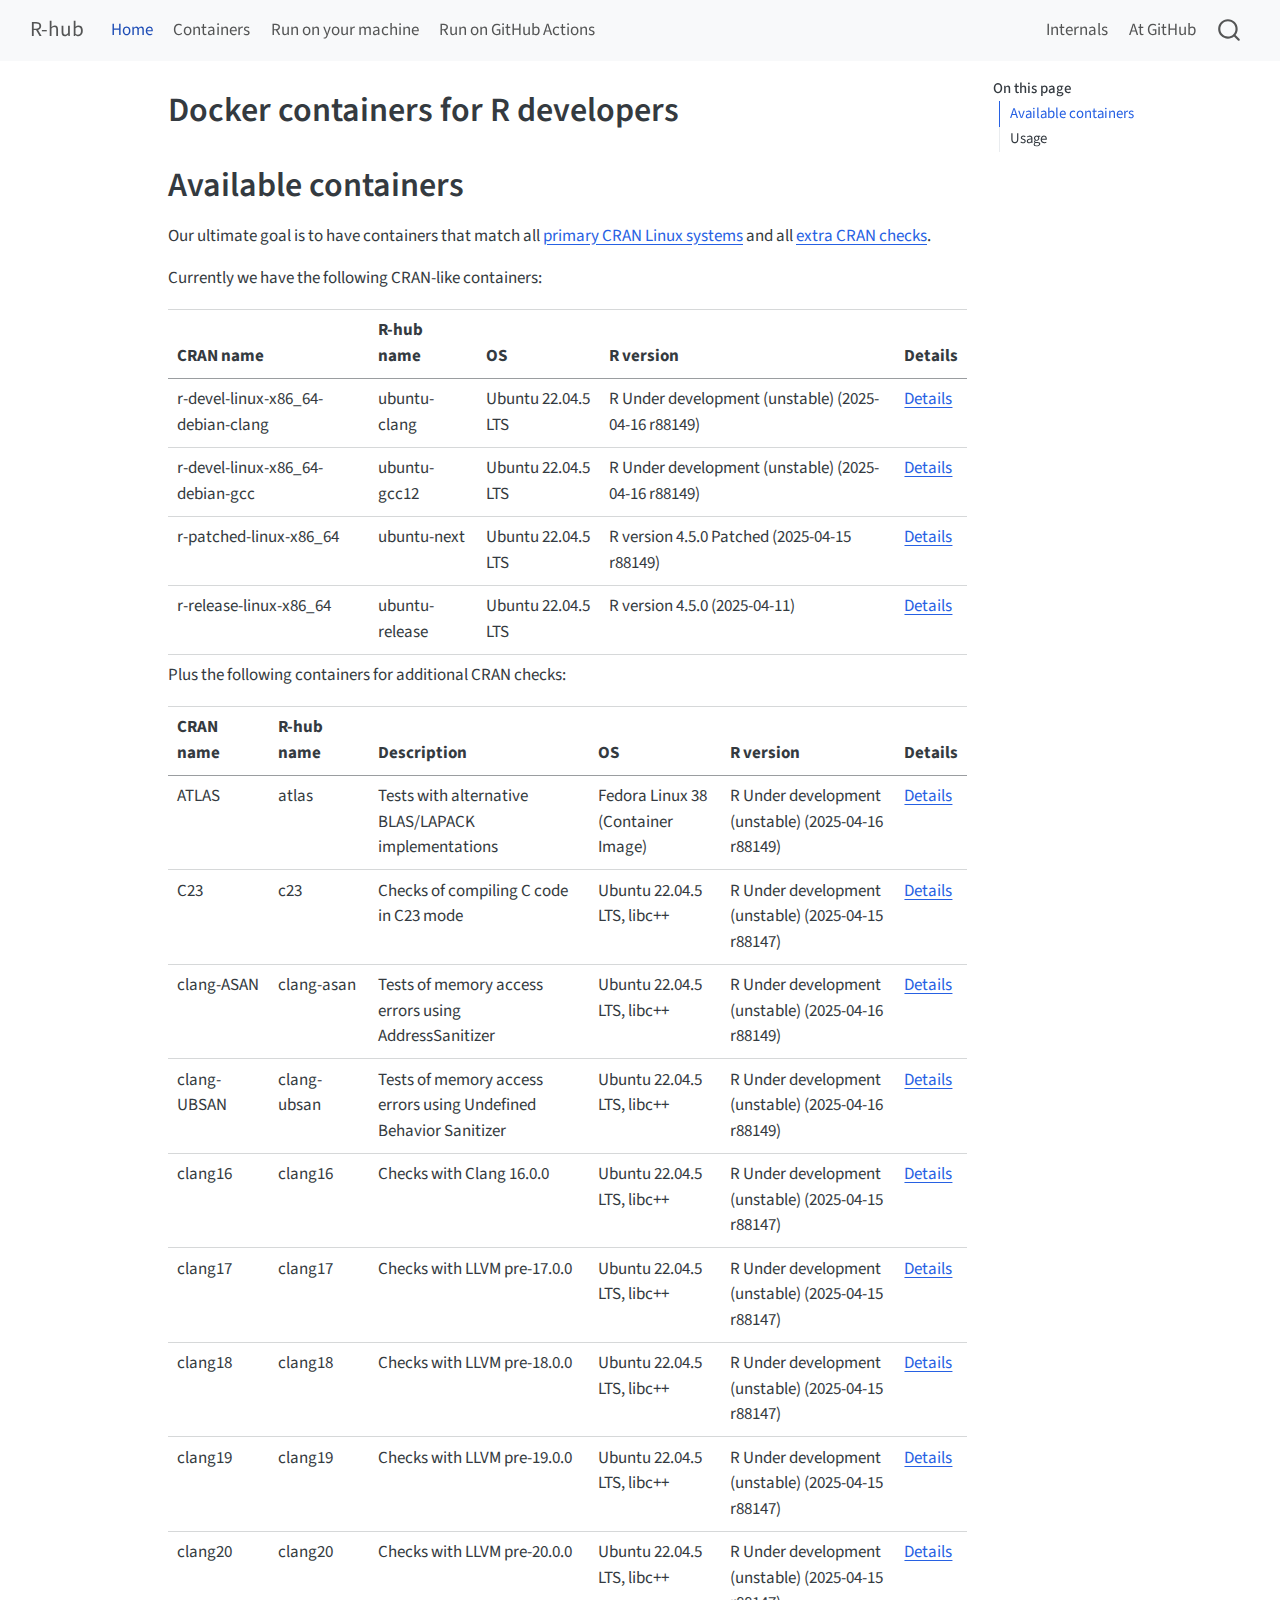
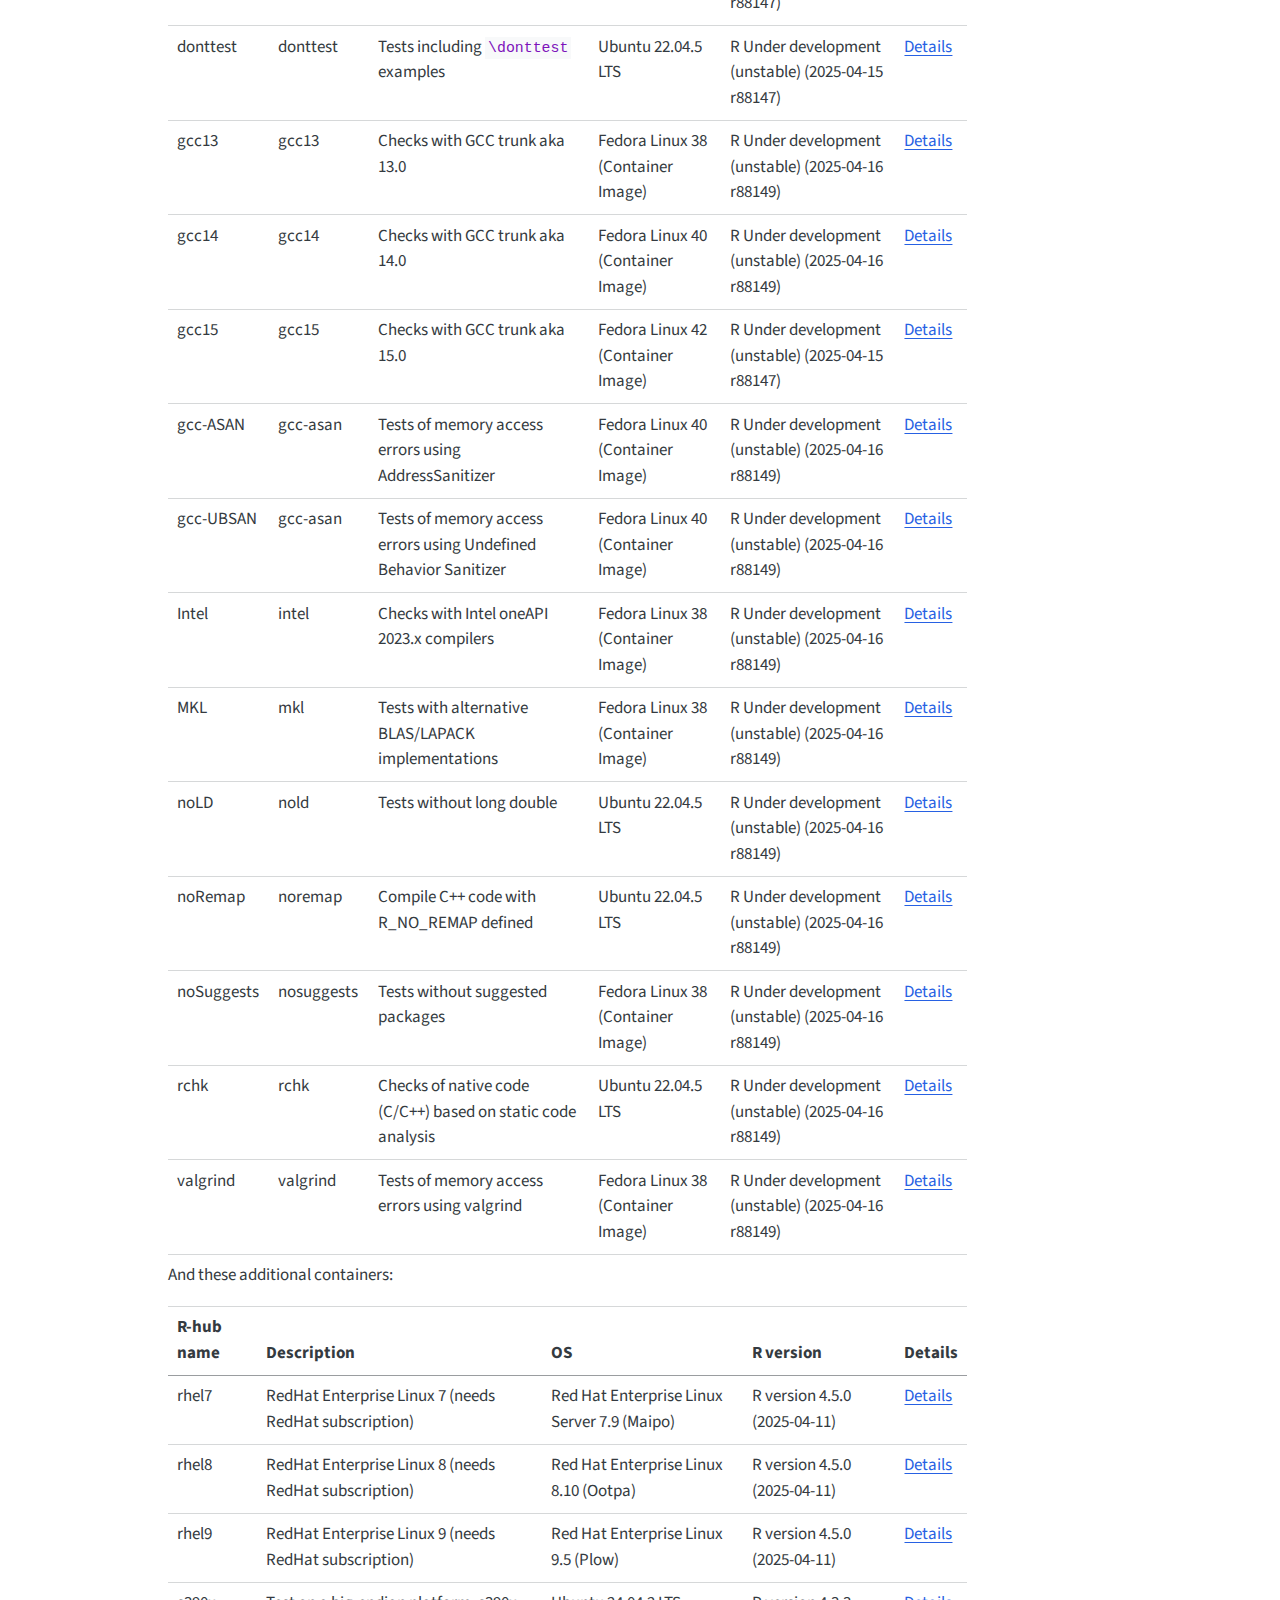
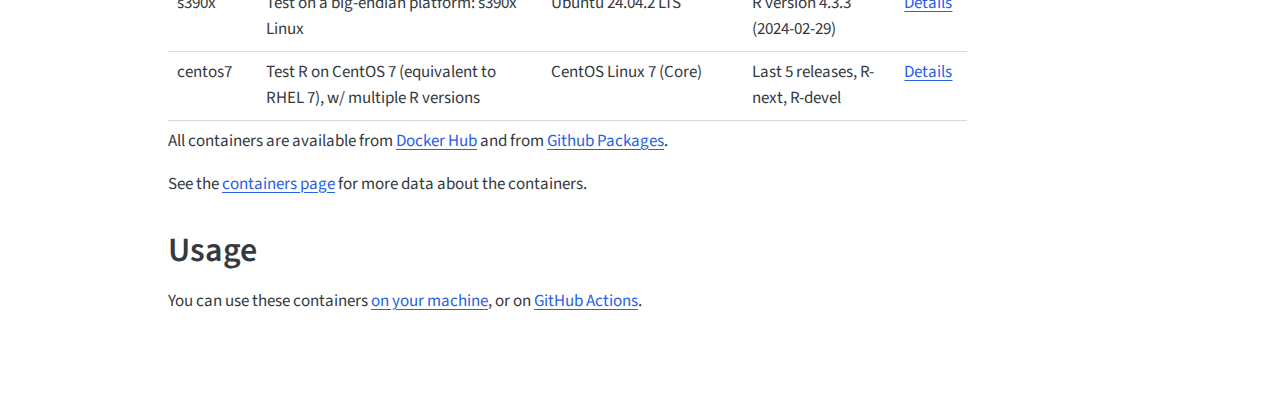
==== commit 196761f9: "Built site for gh-pages" ====
--- a/index.html
+++ b/index.html
@@ -176,21 +176,21 @@
 <td style="text-align: left;">r-devel-linux-x86_64-debian-clang</td>
 <td style="text-align: left;">ubuntu-clang</td>
 <td style="text-align: left;">Ubuntu 22.04.5 LTS</td>
-<td style="text-align: left;">R Under development (unstable) (2025-04-15 r88147)</td>
+<td style="text-align: left;">R Under development (unstable) (2025-04-16 r88149)</td>
 <td style="text-align: left;"><a href="containers.html#ubuntu-clang">Details</a></td>
 </tr>
 <tr class="even">
 <td style="text-align: left;">r-devel-linux-x86_64-debian-gcc</td>
 <td style="text-align: left;">ubuntu-gcc12</td>
 <td style="text-align: left;">Ubuntu 22.04.5 LTS</td>
-<td style="text-align: left;">R Under development (unstable) (2025-04-15 r88147)</td>
+<td style="text-align: left;">R Under development (unstable) (2025-04-16 r88149)</td>
 <td style="text-align: left;"><a href="containers.html#ubuntu-gcc12">Details</a></td>
 </tr>
 <tr class="odd">
 <td style="text-align: left;">r-patched-linux-x86_64</td>
 <td style="text-align: left;">ubuntu-next</td>
 <td style="text-align: left;">Ubuntu 22.04.5 LTS</td>
-<td style="text-align: left;">R version 4.5.0 Patched (2025-04-15 r88147)</td>
+<td style="text-align: left;">R version 4.5.0 Patched (2025-04-15 r88149)</td>
 <td style="text-align: left;"><a href="containers.html#ubuntu-next">Details</a></td>
 </tr>
 <tr class="even">
@@ -220,7 +220,7 @@
 <td style="text-align: left;">atlas</td>
 <td style="text-align: left;">Tests with alternative BLAS/LAPACK implementations</td>
 <td style="text-align: left;">Fedora Linux 38 (Container Image)</td>
-<td style="text-align: left;">R Under development (unstable) (2025-04-15 r88147)</td>
+<td style="text-align: left;">R Under development (unstable) (2025-04-16 r88149)</td>
 <td><a href="containers.html#atlas">Details</a></td>
 </tr>
 <tr class="even">
@@ -228,7 +228,7 @@
 <td style="text-align: left;">c23</td>
 <td style="text-align: left;">Checks of compiling C code in C23 mode</td>
 <td style="text-align: left;">Ubuntu 22.04.5 LTS, libc++</td>
-<td style="text-align: left;">R Under development (unstable) (2025-04-13 r88141)</td>
+<td style="text-align: left;">R Under development (unstable) (2025-04-15 r88147)</td>
 <td><a href="containers.html#c23">Details</a></td>
 </tr>
 <tr class="odd">
@@ -236,7 +236,7 @@
 <td style="text-align: left;">clang-asan</td>
 <td style="text-align: left;">Tests of memory access errors using AddressSanitizer</td>
 <td style="text-align: left;">Ubuntu 22.04.5 LTS, libc++</td>
-<td style="text-align: left;">R Under development (unstable) (2025-04-15 r88147)</td>
+<td style="text-align: left;">R Under development (unstable) (2025-04-16 r88149)</td>
 <td><a href="containers.html#clang-asan">Details</a></td>
 </tr>
 <tr class="even">
@@ -244,7 +244,7 @@
 <td style="text-align: left;">clang-ubsan</td>
 <td style="text-align: left;">Tests of memory access errors using Undefined Behavior Sanitizer</td>
 <td style="text-align: left;">Ubuntu 22.04.5 LTS, libc++</td>
-<td style="text-align: left;">R Under development (unstable) (2025-04-15 r88147)</td>
+<td style="text-align: left;">R Under development (unstable) (2025-04-16 r88149)</td>
 <td><a href="containers.html#clang-ubsan">Details</a></td>
 </tr>
 <tr class="odd">
@@ -252,7 +252,7 @@
 <td style="text-align: left;">clang16</td>
 <td style="text-align: left;">Checks with Clang 16.0.0</td>
 <td style="text-align: left;">Ubuntu 22.04.5 LTS, libc++</td>
-<td style="text-align: left;">R Under development (unstable) (2025-04-13 r88141)</td>
+<td style="text-align: left;">R Under development (unstable) (2025-04-15 r88147)</td>
 <td><a href="containers.html#clang16">Details</a></td>
 </tr>
 <tr class="even">
@@ -260,7 +260,7 @@
 <td style="text-align: left;">clang17</td>
 <td style="text-align: left;">Checks with LLVM pre-17.0.0</td>
 <td style="text-align: left;">Ubuntu 22.04.5 LTS, libc++</td>
-<td style="text-align: left;">R Under development (unstable) (2025-04-13 r88141)</td>
+<td style="text-align: left;">R Under development (unstable) (2025-04-15 r88147)</td>
 <td><a href="containers.html#clang17">Details</a></td>
 </tr>
 <tr class="odd">
@@ -268,7 +268,7 @@
 <td style="text-align: left;">clang18</td>
 <td style="text-align: left;">Checks with LLVM pre-18.0.0</td>
 <td style="text-align: left;">Ubuntu 22.04.5 LTS, libc++</td>
-<td style="text-align: left;">R Under development (unstable) (2025-04-13 r88141)</td>
+<td style="text-align: left;">R Under development (unstable) (2025-04-15 r88147)</td>
 <td><a href="containers.html#clang18">Details</a></td>
 </tr>
 <tr class="even">
@@ -276,7 +276,7 @@
 <td style="text-align: left;">clang19</td>
 <td style="text-align: left;">Checks with LLVM pre-19.0.0</td>
 <td style="text-align: left;">Ubuntu 22.04.5 LTS, libc++</td>
-<td style="text-align: left;">R Under development (unstable) (2025-04-13 r88141)</td>
+<td style="text-align: left;">R Under development (unstable) (2025-04-15 r88147)</td>
 <td><a href="containers.html#clang19">Details</a></td>
 </tr>
 <tr class="odd">
@@ -284,7 +284,7 @@
 <td style="text-align: left;">clang20</td>
 <td style="text-align: left;">Checks with LLVM pre-20.0.0</td>
 <td style="text-align: left;">Ubuntu 22.04.5 LTS, libc++</td>
-<td style="text-align: left;">R Under development (unstable) (2025-04-13 r88141)</td>
+<td style="text-align: left;">R Under development (unstable) (2025-04-15 r88147)</td>
 <td><a href="containers.html#clang20">Details</a></td>
 </tr>
 <tr class="even">
@@ -292,7 +292,7 @@
 <td style="text-align: left;">donttest</td>
 <td style="text-align: left;">Tests including <code>\donttest</code> examples</td>
 <td style="text-align: left;">Ubuntu 22.04.5 LTS</td>
-<td style="text-align: left;">R Under development (unstable) (2025-04-13 r88141)</td>
+<td style="text-align: left;">R Under development (unstable) (2025-04-15 r88147)</td>
 <td><a href="containers.html#donttest">Details</a></td>
 </tr>
 <tr class="odd">
@@ -300,7 +300,7 @@
 <td style="text-align: left;">gcc13</td>
 <td style="text-align: left;">Checks with GCC trunk aka 13.0</td>
 <td style="text-align: left;">Fedora Linux 38 (Container Image)</td>
-<td style="text-align: left;">R Under development (unstable) (2025-04-15 r88147)</td>
+<td style="text-align: left;">R Under development (unstable) (2025-04-16 r88149)</td>
 <td><a href="containers.html#gcc13">Details</a></td>
 </tr>
 <tr class="even">
@@ -308,7 +308,7 @@
 <td style="text-align: left;">gcc14</td>
 <td style="text-align: left;">Checks with GCC trunk aka 14.0</td>
 <td style="text-align: left;">Fedora Linux 40 (Container Image)</td>
-<td style="text-align: left;">R Under development (unstable) (2025-04-15 r88147)</td>
+<td style="text-align: left;">R Under development (unstable) (2025-04-16 r88149)</td>
 <td><a href="containers.html#gcc14">Details</a></td>
 </tr>
 <tr class="odd">
@@ -324,7 +324,7 @@
 <td style="text-align: left;">gcc-asan</td>
 <td style="text-align: left;">Tests of memory access errors using AddressSanitizer</td>
 <td style="text-align: left;">Fedora Linux 40 (Container Image)</td>
-<td style="text-align: left;">R Under development (unstable) (2025-04-15 r88147)</td>
+<td style="text-align: left;">R Under development (unstable) (2025-04-16 r88149)</td>
 <td><a href="containers.html#gcc-asan">Details</a></td>
 </tr>
 <tr class="odd">
@@ -332,7 +332,7 @@
 <td style="text-align: left;">gcc-asan</td>
 <td style="text-align: left;">Tests of memory access errors using Undefined Behavior Sanitizer</td>
 <td style="text-align: left;">Fedora Linux 40 (Container Image)</td>
-<td style="text-align: left;">R Under development (unstable) (2025-04-15 r88147)</td>
+<td style="text-align: left;">R Under development (unstable) (2025-04-16 r88149)</td>
 <td><a href="containers.html#gcc-asan">Details</a></td>
 </tr>
 <tr class="even">
@@ -340,7 +340,7 @@
 <td style="text-align: left;">intel</td>
 <td style="text-align: left;">Checks with Intel oneAPI 2023.x compilers</td>
 <td style="text-align: left;">Fedora Linux 38 (Container Image)</td>
-<td style="text-align: left;">R Under development (unstable) (2025-04-15 r88147)</td>
+<td style="text-align: left;">R Under development (unstable) (2025-04-16 r88149)</td>
 <td><a href="containers.html#intel">Details</a></td>
 </tr>
 <tr class="odd">
@@ -348,7 +348,7 @@
 <td style="text-align: left;">mkl</td>
 <td style="text-align: left;">Tests with alternative BLAS/LAPACK implementations</td>
 <td style="text-align: left;">Fedora Linux 38 (Container Image)</td>
-<td style="text-align: left;">R Under development (unstable) (2025-04-15 r88147)</td>
+<td style="text-align: left;">R Under development (unstable) (2025-04-16 r88149)</td>
 <td><a href="containers.html#mkl">Details</a></td>
 </tr>
 <tr class="even">
@@ -356,7 +356,7 @@
 <td style="text-align: left;">nold</td>
 <td style="text-align: left;">Tests without long double</td>
 <td style="text-align: left;">Ubuntu 22.04.5 LTS</td>
-<td style="text-align: left;">R Under development (unstable) (2025-04-15 r88147)</td>
+<td style="text-align: left;">R Under development (unstable) (2025-04-16 r88149)</td>
 <td><a href="containers.html#nold">Details</a></td>
 </tr>
 <tr class="odd">
@@ -364,7 +364,7 @@
 <td style="text-align: left;">noremap</td>
 <td style="text-align: left;">Compile C++ code with R_NO_REMAP defined</td>
 <td style="text-align: left;">Ubuntu 22.04.5 LTS</td>
-<td style="text-align: left;">R Under development (unstable) (2025-04-13 r88141)</td>
+<td style="text-align: left;">R Under development (unstable) (2025-04-16 r88149)</td>
 <td><a href="containers.html#noremap">Details</a></td>
 </tr>
 <tr class="even">
@@ -372,7 +372,7 @@
 <td style="text-align: left;">nosuggests</td>
 <td style="text-align: left;">Tests without suggested packages</td>
 <td style="text-align: left;">Fedora Linux 38 (Container Image)</td>
-<td style="text-align: left;">R Under development (unstable) (2025-04-15 r88147)</td>
+<td style="text-align: left;">R Under development (unstable) (2025-04-16 r88149)</td>
 <td><a href="containers.html#nosuggests">Details</a></td>
 </tr>
 <tr class="odd">
@@ -380,7 +380,7 @@
 <td style="text-align: left;">rchk</td>
 <td style="text-align: left;">Checks of native code (C/C++) based on static code analysis</td>
 <td style="text-align: left;">Ubuntu 22.04.5 LTS</td>
-<td style="text-align: left;">R Under development (unstable) (2025-04-15 r88147)</td>
+<td style="text-align: left;">R Under development (unstable) (2025-04-16 r88149)</td>
 <td><a href="containers.html#rchk">Details</a></td>
 </tr>
 <tr class="even">
@@ -388,7 +388,7 @@
 <td style="text-align: left;">valgrind</td>
 <td style="text-align: left;">Tests of memory access errors using valgrind</td>
 <td style="text-align: left;">Fedora Linux 38 (Container Image)</td>
-<td style="text-align: left;">R Under development (unstable) (2025-04-15 r88147)</td>
+<td style="text-align: left;">R Under development (unstable) (2025-04-16 r88149)</td>
 <td><a href="containers.html#valgrind">Details</a></td>
 </tr>
 </tbody>
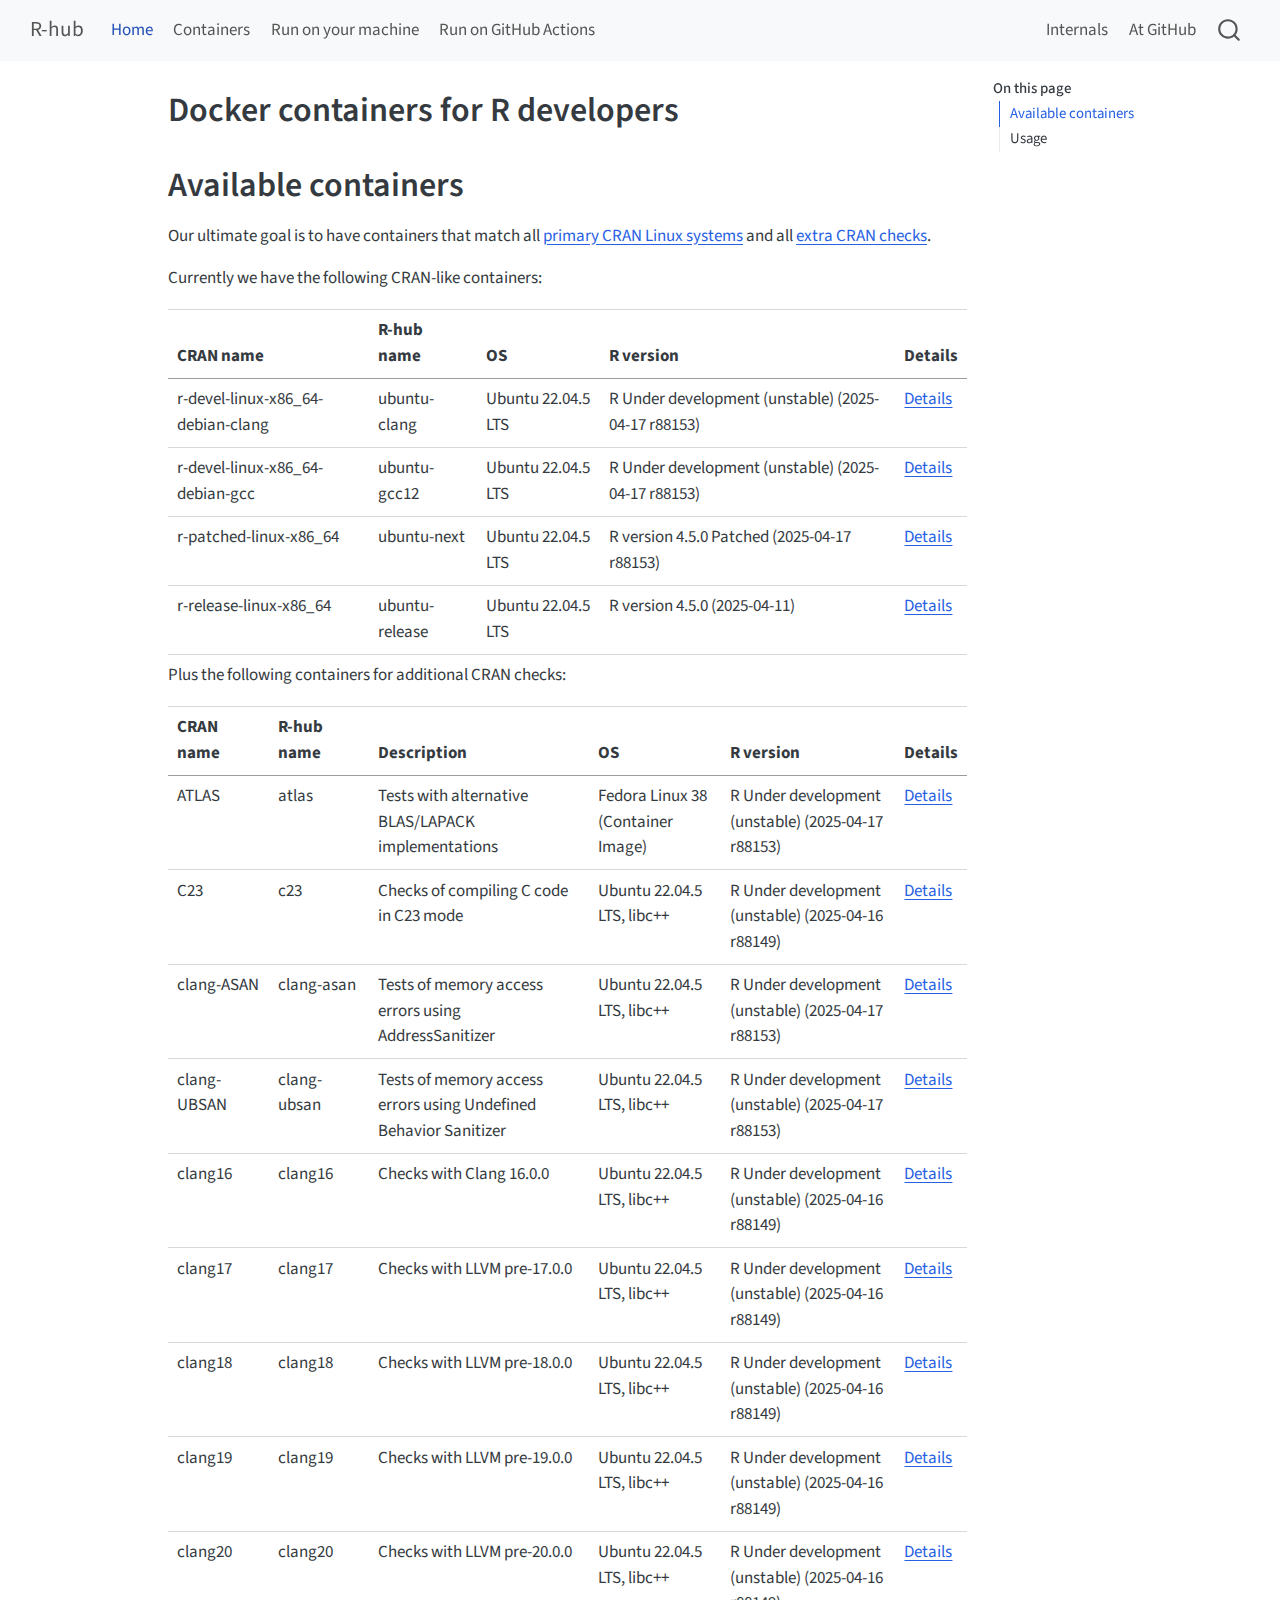
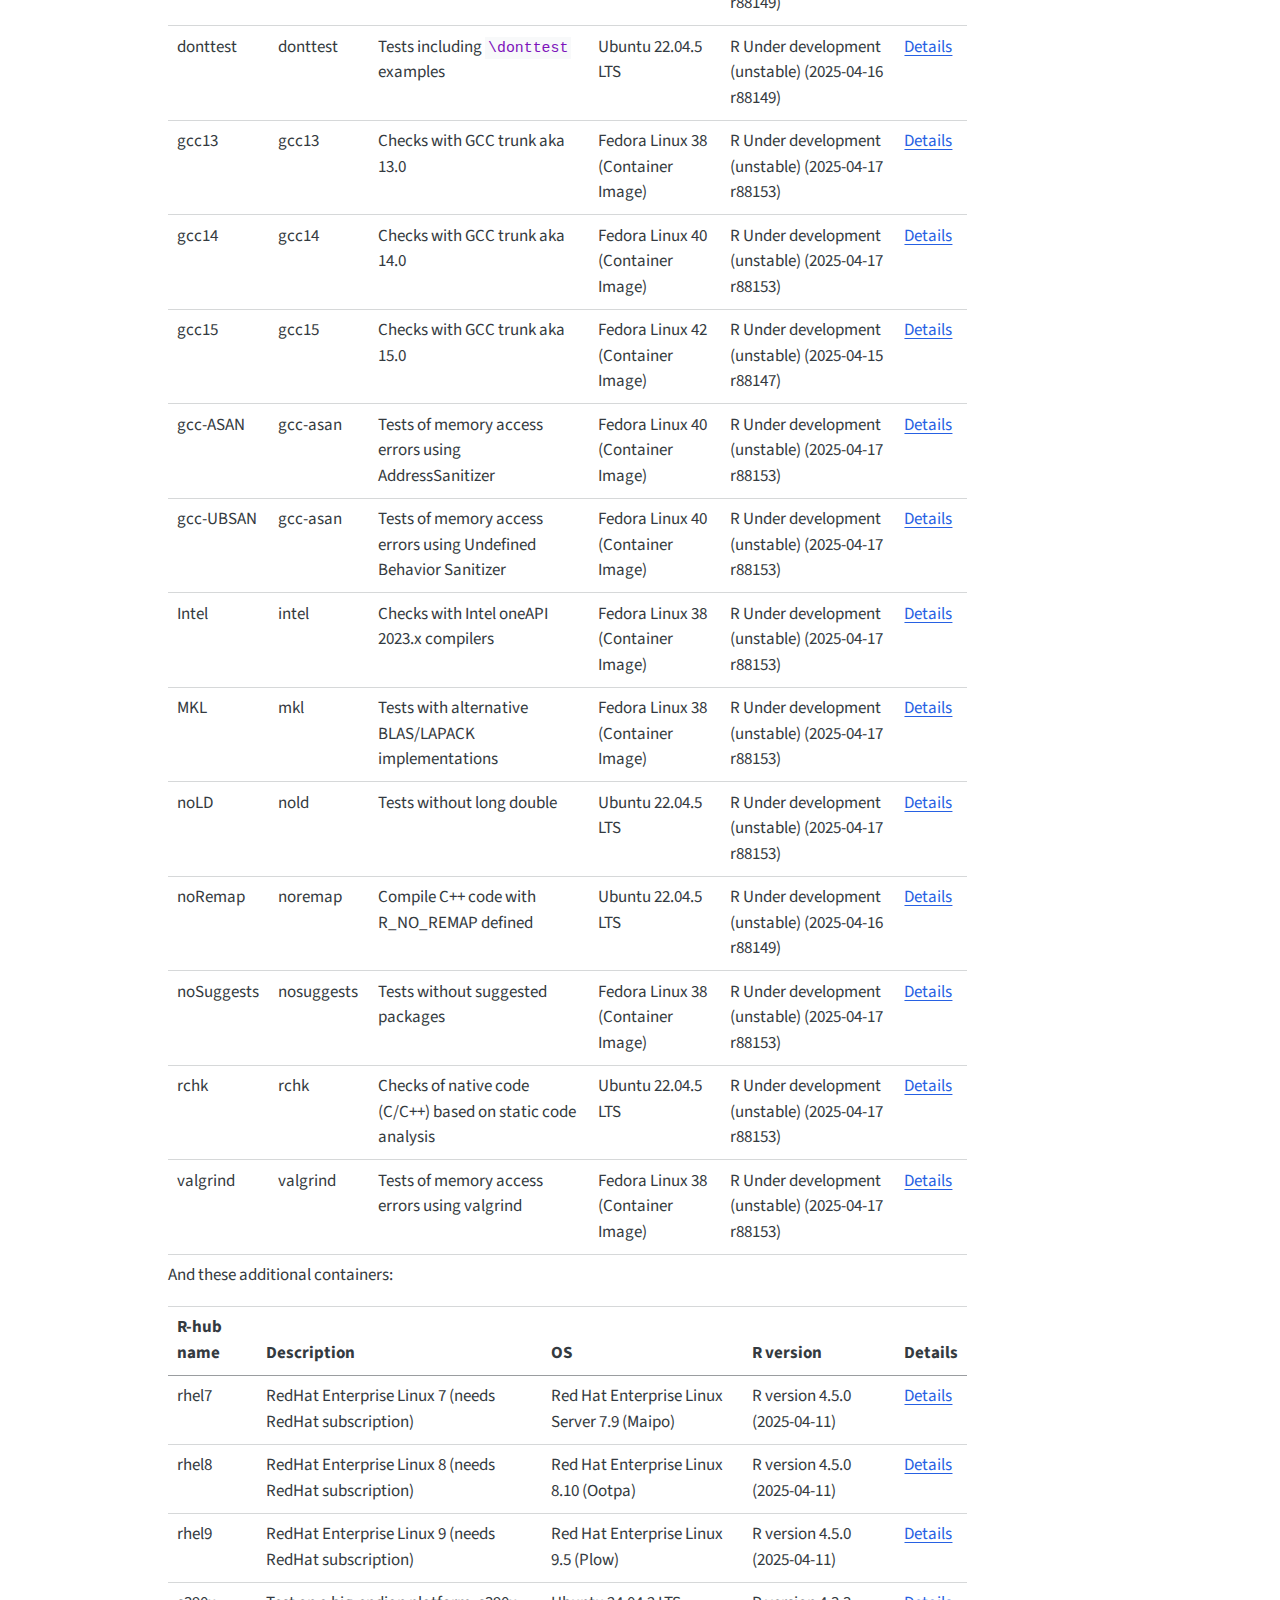
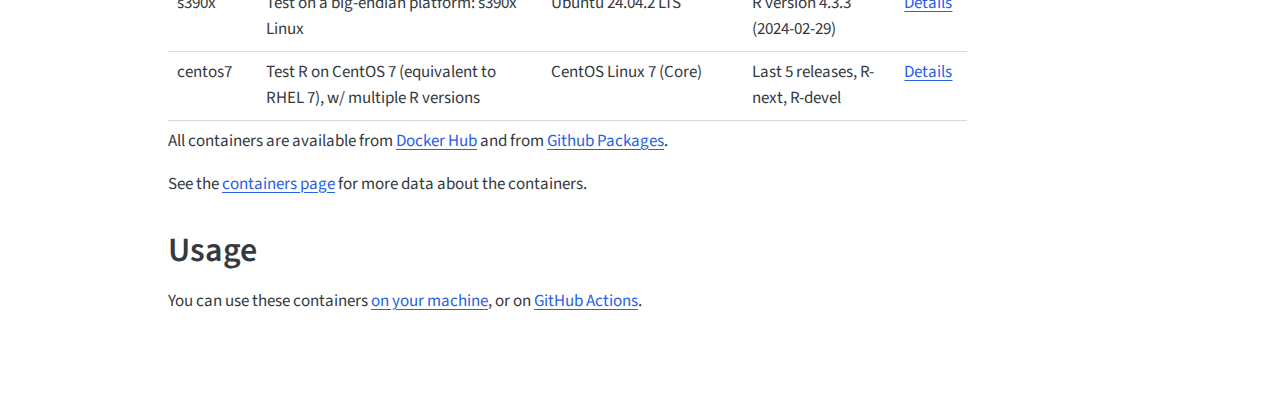
==== commit 0e6ba7aa: "Built site for gh-pages" ====
--- a/index.html
+++ b/index.html
@@ -176,21 +176,21 @@
 <td style="text-align: left;">r-devel-linux-x86_64-debian-clang</td>
 <td style="text-align: left;">ubuntu-clang</td>
 <td style="text-align: left;">Ubuntu 22.04.5 LTS</td>
-<td style="text-align: left;">R Under development (unstable) (2025-04-16 r88149)</td>
+<td style="text-align: left;">R Under development (unstable) (2025-04-17 r88153)</td>
 <td style="text-align: left;"><a href="containers.html#ubuntu-clang">Details</a></td>
 </tr>
 <tr class="even">
 <td style="text-align: left;">r-devel-linux-x86_64-debian-gcc</td>
 <td style="text-align: left;">ubuntu-gcc12</td>
 <td style="text-align: left;">Ubuntu 22.04.5 LTS</td>
-<td style="text-align: left;">R Under development (unstable) (2025-04-16 r88149)</td>
+<td style="text-align: left;">R Under development (unstable) (2025-04-17 r88153)</td>
 <td style="text-align: left;"><a href="containers.html#ubuntu-gcc12">Details</a></td>
 </tr>
 <tr class="odd">
 <td style="text-align: left;">r-patched-linux-x86_64</td>
 <td style="text-align: left;">ubuntu-next</td>
 <td style="text-align: left;">Ubuntu 22.04.5 LTS</td>
-<td style="text-align: left;">R version 4.5.0 Patched (2025-04-15 r88149)</td>
+<td style="text-align: left;">R version 4.5.0 Patched (2025-04-17 r88153)</td>
 <td style="text-align: left;"><a href="containers.html#ubuntu-next">Details</a></td>
 </tr>
 <tr class="even">
@@ -220,7 +220,7 @@
 <td style="text-align: left;">atlas</td>
 <td style="text-align: left;">Tests with alternative BLAS/LAPACK implementations</td>
 <td style="text-align: left;">Fedora Linux 38 (Container Image)</td>
-<td style="text-align: left;">R Under development (unstable) (2025-04-16 r88149)</td>
+<td style="text-align: left;">R Under development (unstable) (2025-04-17 r88153)</td>
 <td><a href="containers.html#atlas">Details</a></td>
 </tr>
 <tr class="even">
@@ -228,7 +228,7 @@
 <td style="text-align: left;">c23</td>
 <td style="text-align: left;">Checks of compiling C code in C23 mode</td>
 <td style="text-align: left;">Ubuntu 22.04.5 LTS, libc++</td>
-<td style="text-align: left;">R Under development (unstable) (2025-04-15 r88147)</td>
+<td style="text-align: left;">R Under development (unstable) (2025-04-16 r88149)</td>
 <td><a href="containers.html#c23">Details</a></td>
 </tr>
 <tr class="odd">
@@ -236,7 +236,7 @@
 <td style="text-align: left;">clang-asan</td>
 <td style="text-align: left;">Tests of memory access errors using AddressSanitizer</td>
 <td style="text-align: left;">Ubuntu 22.04.5 LTS, libc++</td>
-<td style="text-align: left;">R Under development (unstable) (2025-04-16 r88149)</td>
+<td style="text-align: left;">R Under development (unstable) (2025-04-17 r88153)</td>
 <td><a href="containers.html#clang-asan">Details</a></td>
 </tr>
 <tr class="even">
@@ -244,7 +244,7 @@
 <td style="text-align: left;">clang-ubsan</td>
 <td style="text-align: left;">Tests of memory access errors using Undefined Behavior Sanitizer</td>
 <td style="text-align: left;">Ubuntu 22.04.5 LTS, libc++</td>
-<td style="text-align: left;">R Under development (unstable) (2025-04-16 r88149)</td>
+<td style="text-align: left;">R Under development (unstable) (2025-04-17 r88153)</td>
 <td><a href="containers.html#clang-ubsan">Details</a></td>
 </tr>
 <tr class="odd">
@@ -252,7 +252,7 @@
 <td style="text-align: left;">clang16</td>
 <td style="text-align: left;">Checks with Clang 16.0.0</td>
 <td style="text-align: left;">Ubuntu 22.04.5 LTS, libc++</td>
-<td style="text-align: left;">R Under development (unstable) (2025-04-15 r88147)</td>
+<td style="text-align: left;">R Under development (unstable) (2025-04-16 r88149)</td>
 <td><a href="containers.html#clang16">Details</a></td>
 </tr>
 <tr class="even">
@@ -260,7 +260,7 @@
 <td style="text-align: left;">clang17</td>
 <td style="text-align: left;">Checks with LLVM pre-17.0.0</td>
 <td style="text-align: left;">Ubuntu 22.04.5 LTS, libc++</td>
-<td style="text-align: left;">R Under development (unstable) (2025-04-15 r88147)</td>
+<td style="text-align: left;">R Under development (unstable) (2025-04-16 r88149)</td>
 <td><a href="containers.html#clang17">Details</a></td>
 </tr>
 <tr class="odd">
@@ -268,7 +268,7 @@
 <td style="text-align: left;">clang18</td>
 <td style="text-align: left;">Checks with LLVM pre-18.0.0</td>
 <td style="text-align: left;">Ubuntu 22.04.5 LTS, libc++</td>
-<td style="text-align: left;">R Under development (unstable) (2025-04-15 r88147)</td>
+<td style="text-align: left;">R Under development (unstable) (2025-04-16 r88149)</td>
 <td><a href="containers.html#clang18">Details</a></td>
 </tr>
 <tr class="even">
@@ -276,7 +276,7 @@
 <td style="text-align: left;">clang19</td>
 <td style="text-align: left;">Checks with LLVM pre-19.0.0</td>
 <td style="text-align: left;">Ubuntu 22.04.5 LTS, libc++</td>
-<td style="text-align: left;">R Under development (unstable) (2025-04-15 r88147)</td>
+<td style="text-align: left;">R Under development (unstable) (2025-04-16 r88149)</td>
 <td><a href="containers.html#clang19">Details</a></td>
 </tr>
 <tr class="odd">
@@ -284,7 +284,7 @@
 <td style="text-align: left;">clang20</td>
 <td style="text-align: left;">Checks with LLVM pre-20.0.0</td>
 <td style="text-align: left;">Ubuntu 22.04.5 LTS, libc++</td>
-<td style="text-align: left;">R Under development (unstable) (2025-04-15 r88147)</td>
+<td style="text-align: left;">R Under development (unstable) (2025-04-16 r88149)</td>
 <td><a href="containers.html#clang20">Details</a></td>
 </tr>
 <tr class="even">
@@ -292,7 +292,7 @@
 <td style="text-align: left;">donttest</td>
 <td style="text-align: left;">Tests including <code>\donttest</code> examples</td>
 <td style="text-align: left;">Ubuntu 22.04.5 LTS</td>
-<td style="text-align: left;">R Under development (unstable) (2025-04-15 r88147)</td>
+<td style="text-align: left;">R Under development (unstable) (2025-04-16 r88149)</td>
 <td><a href="containers.html#donttest">Details</a></td>
 </tr>
 <tr class="odd">
@@ -300,7 +300,7 @@
 <td style="text-align: left;">gcc13</td>
 <td style="text-align: left;">Checks with GCC trunk aka 13.0</td>
 <td style="text-align: left;">Fedora Linux 38 (Container Image)</td>
-<td style="text-align: left;">R Under development (unstable) (2025-04-16 r88149)</td>
+<td style="text-align: left;">R Under development (unstable) (2025-04-17 r88153)</td>
 <td><a href="containers.html#gcc13">Details</a></td>
 </tr>
 <tr class="even">
@@ -308,7 +308,7 @@
 <td style="text-align: left;">gcc14</td>
 <td style="text-align: left;">Checks with GCC trunk aka 14.0</td>
 <td style="text-align: left;">Fedora Linux 40 (Container Image)</td>
-<td style="text-align: left;">R Under development (unstable) (2025-04-16 r88149)</td>
+<td style="text-align: left;">R Under development (unstable) (2025-04-17 r88153)</td>
 <td><a href="containers.html#gcc14">Details</a></td>
 </tr>
 <tr class="odd">
@@ -324,7 +324,7 @@
 <td style="text-align: left;">gcc-asan</td>
 <td style="text-align: left;">Tests of memory access errors using AddressSanitizer</td>
 <td style="text-align: left;">Fedora Linux 40 (Container Image)</td>
-<td style="text-align: left;">R Under development (unstable) (2025-04-16 r88149)</td>
+<td style="text-align: left;">R Under development (unstable) (2025-04-17 r88153)</td>
 <td><a href="containers.html#gcc-asan">Details</a></td>
 </tr>
 <tr class="odd">
@@ -332,7 +332,7 @@
 <td style="text-align: left;">gcc-asan</td>
 <td style="text-align: left;">Tests of memory access errors using Undefined Behavior Sanitizer</td>
 <td style="text-align: left;">Fedora Linux 40 (Container Image)</td>
-<td style="text-align: left;">R Under development (unstable) (2025-04-16 r88149)</td>
+<td style="text-align: left;">R Under development (unstable) (2025-04-17 r88153)</td>
 <td><a href="containers.html#gcc-asan">Details</a></td>
 </tr>
 <tr class="even">
@@ -340,7 +340,7 @@
 <td style="text-align: left;">intel</td>
 <td style="text-align: left;">Checks with Intel oneAPI 2023.x compilers</td>
 <td style="text-align: left;">Fedora Linux 38 (Container Image)</td>
-<td style="text-align: left;">R Under development (unstable) (2025-04-16 r88149)</td>
+<td style="text-align: left;">R Under development (unstable) (2025-04-17 r88153)</td>
 <td><a href="containers.html#intel">Details</a></td>
 </tr>
 <tr class="odd">
@@ -348,7 +348,7 @@
 <td style="text-align: left;">mkl</td>
 <td style="text-align: left;">Tests with alternative BLAS/LAPACK implementations</td>
 <td style="text-align: left;">Fedora Linux 38 (Container Image)</td>
-<td style="text-align: left;">R Under development (unstable) (2025-04-16 r88149)</td>
+<td style="text-align: left;">R Under development (unstable) (2025-04-17 r88153)</td>
 <td><a href="containers.html#mkl">Details</a></td>
 </tr>
 <tr class="even">
@@ -356,7 +356,7 @@
 <td style="text-align: left;">nold</td>
 <td style="text-align: left;">Tests without long double</td>
 <td style="text-align: left;">Ubuntu 22.04.5 LTS</td>
-<td style="text-align: left;">R Under development (unstable) (2025-04-16 r88149)</td>
+<td style="text-align: left;">R Under development (unstable) (2025-04-17 r88153)</td>
 <td><a href="containers.html#nold">Details</a></td>
 </tr>
 <tr class="odd">
@@ -372,7 +372,7 @@
 <td style="text-align: left;">nosuggests</td>
 <td style="text-align: left;">Tests without suggested packages</td>
 <td style="text-align: left;">Fedora Linux 38 (Container Image)</td>
-<td style="text-align: left;">R Under development (unstable) (2025-04-16 r88149)</td>
+<td style="text-align: left;">R Under development (unstable) (2025-04-17 r88153)</td>
 <td><a href="containers.html#nosuggests">Details</a></td>
 </tr>
 <tr class="odd">
@@ -380,7 +380,7 @@
 <td style="text-align: left;">rchk</td>
 <td style="text-align: left;">Checks of native code (C/C++) based on static code analysis</td>
 <td style="text-align: left;">Ubuntu 22.04.5 LTS</td>
-<td style="text-align: left;">R Under development (unstable) (2025-04-16 r88149)</td>
+<td style="text-align: left;">R Under development (unstable) (2025-04-17 r88153)</td>
 <td><a href="containers.html#rchk">Details</a></td>
 </tr>
 <tr class="even">
@@ -388,7 +388,7 @@
 <td style="text-align: left;">valgrind</td>
 <td style="text-align: left;">Tests of memory access errors using valgrind</td>
 <td style="text-align: left;">Fedora Linux 38 (Container Image)</td>
-<td style="text-align: left;">R Under development (unstable) (2025-04-16 r88149)</td>
+<td style="text-align: left;">R Under development (unstable) (2025-04-17 r88153)</td>
 <td><a href="containers.html#valgrind">Details</a></td>
 </tr>
 </tbody>
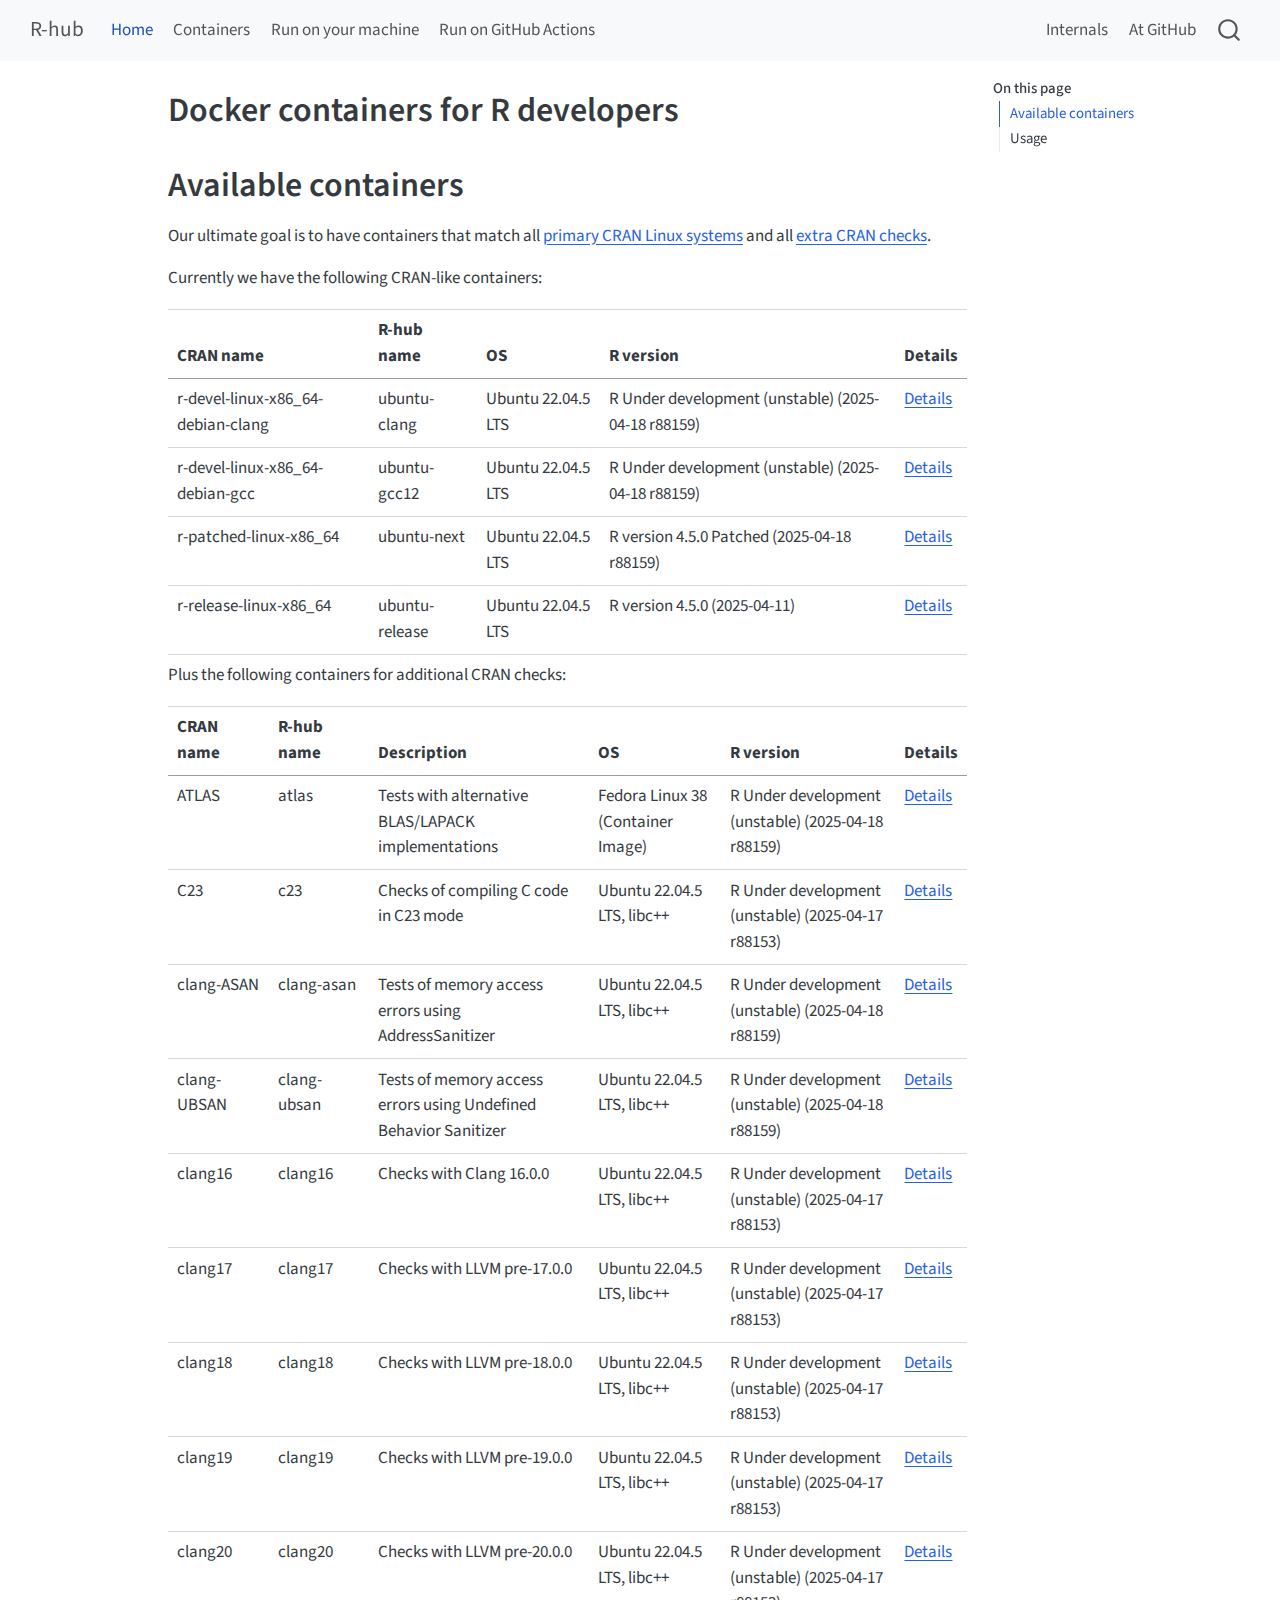
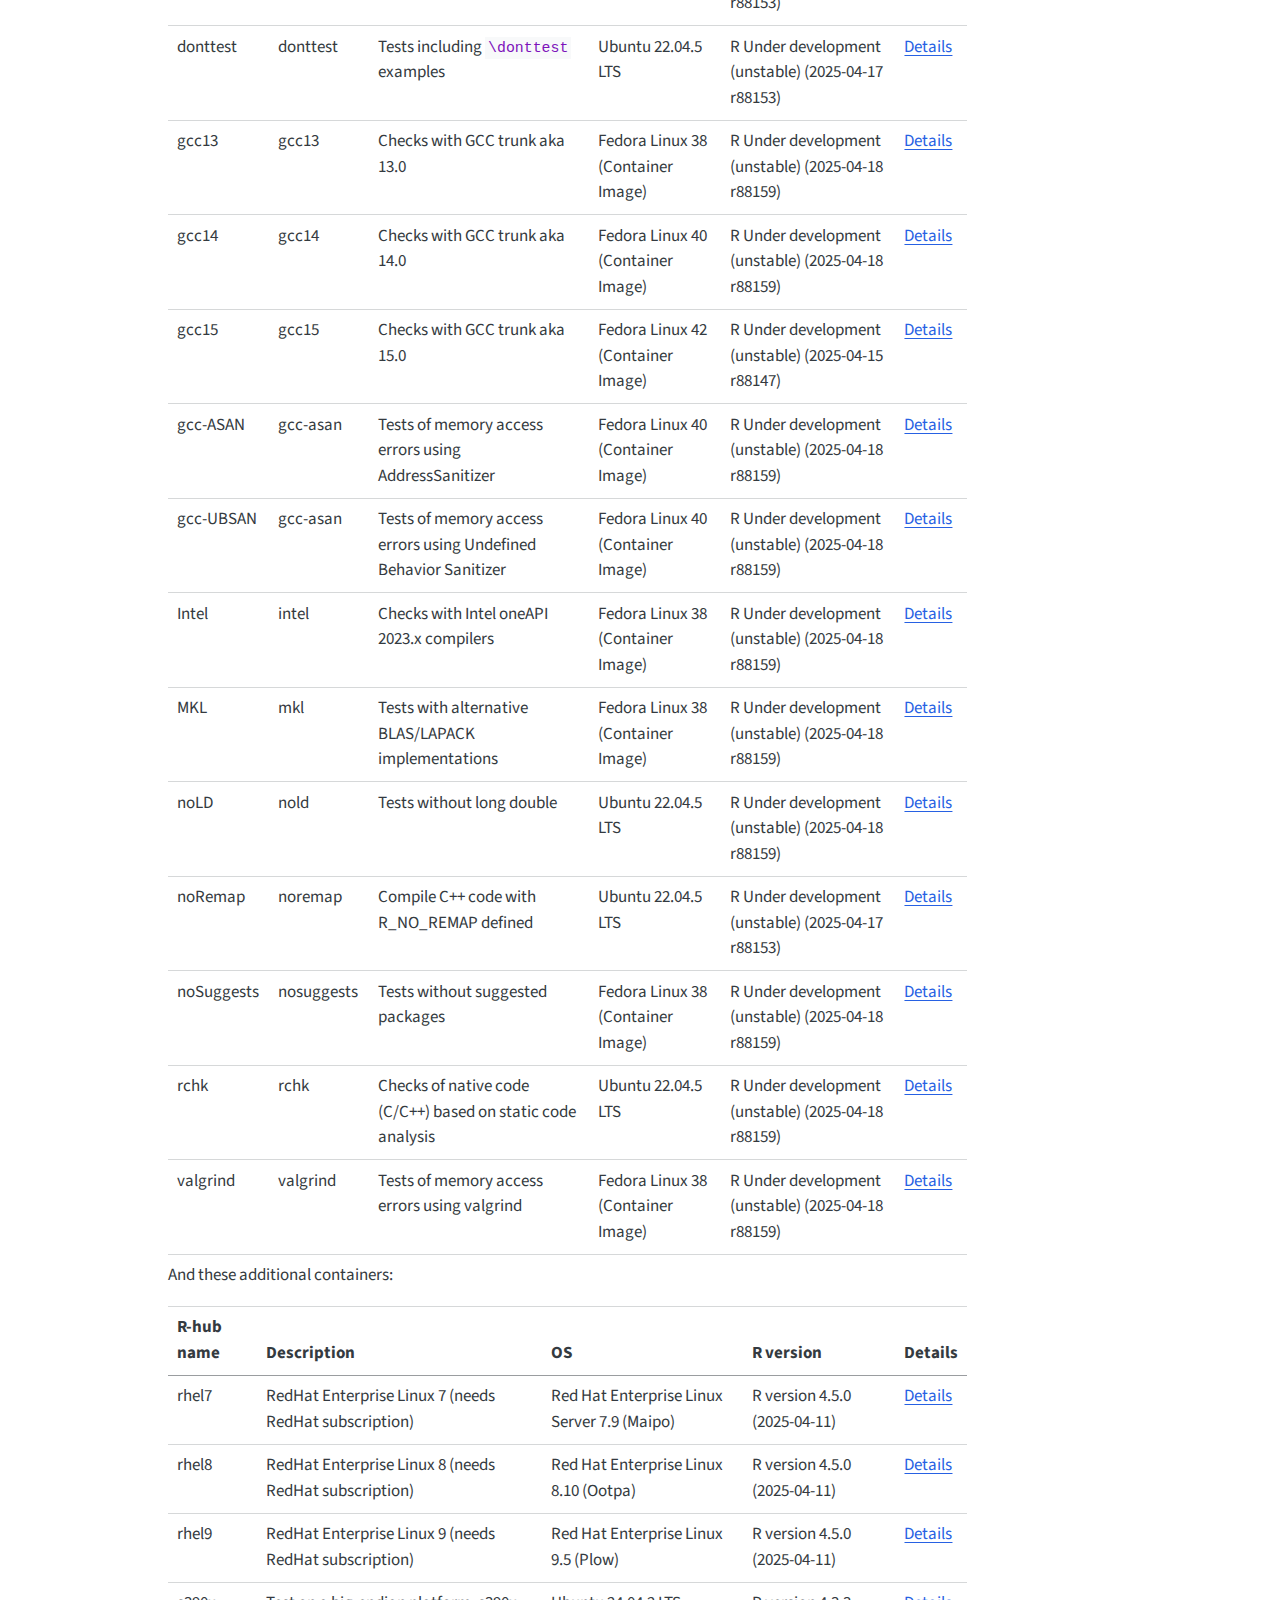
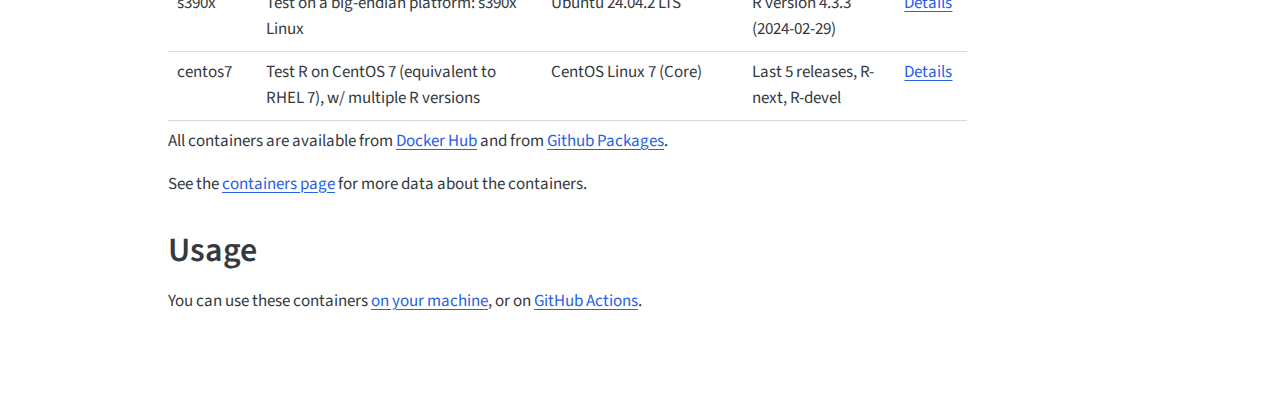
==== commit 97652745: "Built site for gh-pages" ====
--- a/index.html
+++ b/index.html
@@ -176,21 +176,21 @@
 <td style="text-align: left;">r-devel-linux-x86_64-debian-clang</td>
 <td style="text-align: left;">ubuntu-clang</td>
 <td style="text-align: left;">Ubuntu 22.04.5 LTS</td>
-<td style="text-align: left;">R Under development (unstable) (2025-04-17 r88153)</td>
+<td style="text-align: left;">R Under development (unstable) (2025-04-18 r88159)</td>
 <td style="text-align: left;"><a href="containers.html#ubuntu-clang">Details</a></td>
 </tr>
 <tr class="even">
 <td style="text-align: left;">r-devel-linux-x86_64-debian-gcc</td>
 <td style="text-align: left;">ubuntu-gcc12</td>
 <td style="text-align: left;">Ubuntu 22.04.5 LTS</td>
-<td style="text-align: left;">R Under development (unstable) (2025-04-17 r88153)</td>
+<td style="text-align: left;">R Under development (unstable) (2025-04-18 r88159)</td>
 <td style="text-align: left;"><a href="containers.html#ubuntu-gcc12">Details</a></td>
 </tr>
 <tr class="odd">
 <td style="text-align: left;">r-patched-linux-x86_64</td>
 <td style="text-align: left;">ubuntu-next</td>
 <td style="text-align: left;">Ubuntu 22.04.5 LTS</td>
-<td style="text-align: left;">R version 4.5.0 Patched (2025-04-17 r88153)</td>
+<td style="text-align: left;">R version 4.5.0 Patched (2025-04-18 r88159)</td>
 <td style="text-align: left;"><a href="containers.html#ubuntu-next">Details</a></td>
 </tr>
 <tr class="even">
@@ -220,7 +220,7 @@
 <td style="text-align: left;">atlas</td>
 <td style="text-align: left;">Tests with alternative BLAS/LAPACK implementations</td>
 <td style="text-align: left;">Fedora Linux 38 (Container Image)</td>
-<td style="text-align: left;">R Under development (unstable) (2025-04-17 r88153)</td>
+<td style="text-align: left;">R Under development (unstable) (2025-04-18 r88159)</td>
 <td><a href="containers.html#atlas">Details</a></td>
 </tr>
 <tr class="even">
@@ -228,7 +228,7 @@
 <td style="text-align: left;">c23</td>
 <td style="text-align: left;">Checks of compiling C code in C23 mode</td>
 <td style="text-align: left;">Ubuntu 22.04.5 LTS, libc++</td>
-<td style="text-align: left;">R Under development (unstable) (2025-04-16 r88149)</td>
+<td style="text-align: left;">R Under development (unstable) (2025-04-17 r88153)</td>
 <td><a href="containers.html#c23">Details</a></td>
 </tr>
 <tr class="odd">
@@ -236,7 +236,7 @@
 <td style="text-align: left;">clang-asan</td>
 <td style="text-align: left;">Tests of memory access errors using AddressSanitizer</td>
 <td style="text-align: left;">Ubuntu 22.04.5 LTS, libc++</td>
-<td style="text-align: left;">R Under development (unstable) (2025-04-17 r88153)</td>
+<td style="text-align: left;">R Under development (unstable) (2025-04-18 r88159)</td>
 <td><a href="containers.html#clang-asan">Details</a></td>
 </tr>
 <tr class="even">
@@ -244,7 +244,7 @@
 <td style="text-align: left;">clang-ubsan</td>
 <td style="text-align: left;">Tests of memory access errors using Undefined Behavior Sanitizer</td>
 <td style="text-align: left;">Ubuntu 22.04.5 LTS, libc++</td>
-<td style="text-align: left;">R Under development (unstable) (2025-04-17 r88153)</td>
+<td style="text-align: left;">R Under development (unstable) (2025-04-18 r88159)</td>
 <td><a href="containers.html#clang-ubsan">Details</a></td>
 </tr>
 <tr class="odd">
@@ -252,7 +252,7 @@
 <td style="text-align: left;">clang16</td>
 <td style="text-align: left;">Checks with Clang 16.0.0</td>
 <td style="text-align: left;">Ubuntu 22.04.5 LTS, libc++</td>
-<td style="text-align: left;">R Under development (unstable) (2025-04-16 r88149)</td>
+<td style="text-align: left;">R Under development (unstable) (2025-04-17 r88153)</td>
 <td><a href="containers.html#clang16">Details</a></td>
 </tr>
 <tr class="even">
@@ -260,7 +260,7 @@
 <td style="text-align: left;">clang17</td>
 <td style="text-align: left;">Checks with LLVM pre-17.0.0</td>
 <td style="text-align: left;">Ubuntu 22.04.5 LTS, libc++</td>
-<td style="text-align: left;">R Under development (unstable) (2025-04-16 r88149)</td>
+<td style="text-align: left;">R Under development (unstable) (2025-04-17 r88153)</td>
 <td><a href="containers.html#clang17">Details</a></td>
 </tr>
 <tr class="odd">
@@ -268,7 +268,7 @@
 <td style="text-align: left;">clang18</td>
 <td style="text-align: left;">Checks with LLVM pre-18.0.0</td>
 <td style="text-align: left;">Ubuntu 22.04.5 LTS, libc++</td>
-<td style="text-align: left;">R Under development (unstable) (2025-04-16 r88149)</td>
+<td style="text-align: left;">R Under development (unstable) (2025-04-17 r88153)</td>
 <td><a href="containers.html#clang18">Details</a></td>
 </tr>
 <tr class="even">
@@ -276,7 +276,7 @@
 <td style="text-align: left;">clang19</td>
 <td style="text-align: left;">Checks with LLVM pre-19.0.0</td>
 <td style="text-align: left;">Ubuntu 22.04.5 LTS, libc++</td>
-<td style="text-align: left;">R Under development (unstable) (2025-04-16 r88149)</td>
+<td style="text-align: left;">R Under development (unstable) (2025-04-17 r88153)</td>
 <td><a href="containers.html#clang19">Details</a></td>
 </tr>
 <tr class="odd">
@@ -284,7 +284,7 @@
 <td style="text-align: left;">clang20</td>
 <td style="text-align: left;">Checks with LLVM pre-20.0.0</td>
 <td style="text-align: left;">Ubuntu 22.04.5 LTS, libc++</td>
-<td style="text-align: left;">R Under development (unstable) (2025-04-16 r88149)</td>
+<td style="text-align: left;">R Under development (unstable) (2025-04-17 r88153)</td>
 <td><a href="containers.html#clang20">Details</a></td>
 </tr>
 <tr class="even">
@@ -292,7 +292,7 @@
 <td style="text-align: left;">donttest</td>
 <td style="text-align: left;">Tests including <code>\donttest</code> examples</td>
 <td style="text-align: left;">Ubuntu 22.04.5 LTS</td>
-<td style="text-align: left;">R Under development (unstable) (2025-04-16 r88149)</td>
+<td style="text-align: left;">R Under development (unstable) (2025-04-17 r88153)</td>
 <td><a href="containers.html#donttest">Details</a></td>
 </tr>
 <tr class="odd">
@@ -300,7 +300,7 @@
 <td style="text-align: left;">gcc13</td>
 <td style="text-align: left;">Checks with GCC trunk aka 13.0</td>
 <td style="text-align: left;">Fedora Linux 38 (Container Image)</td>
-<td style="text-align: left;">R Under development (unstable) (2025-04-17 r88153)</td>
+<td style="text-align: left;">R Under development (unstable) (2025-04-18 r88159)</td>
 <td><a href="containers.html#gcc13">Details</a></td>
 </tr>
 <tr class="even">
@@ -308,7 +308,7 @@
 <td style="text-align: left;">gcc14</td>
 <td style="text-align: left;">Checks with GCC trunk aka 14.0</td>
 <td style="text-align: left;">Fedora Linux 40 (Container Image)</td>
-<td style="text-align: left;">R Under development (unstable) (2025-04-17 r88153)</td>
+<td style="text-align: left;">R Under development (unstable) (2025-04-18 r88159)</td>
 <td><a href="containers.html#gcc14">Details</a></td>
 </tr>
 <tr class="odd">
@@ -324,7 +324,7 @@
 <td style="text-align: left;">gcc-asan</td>
 <td style="text-align: left;">Tests of memory access errors using AddressSanitizer</td>
 <td style="text-align: left;">Fedora Linux 40 (Container Image)</td>
-<td style="text-align: left;">R Under development (unstable) (2025-04-17 r88153)</td>
+<td style="text-align: left;">R Under development (unstable) (2025-04-18 r88159)</td>
 <td><a href="containers.html#gcc-asan">Details</a></td>
 </tr>
 <tr class="odd">
@@ -332,7 +332,7 @@
 <td style="text-align: left;">gcc-asan</td>
 <td style="text-align: left;">Tests of memory access errors using Undefined Behavior Sanitizer</td>
 <td style="text-align: left;">Fedora Linux 40 (Container Image)</td>
-<td style="text-align: left;">R Under development (unstable) (2025-04-17 r88153)</td>
+<td style="text-align: left;">R Under development (unstable) (2025-04-18 r88159)</td>
 <td><a href="containers.html#gcc-asan">Details</a></td>
 </tr>
 <tr class="even">
@@ -340,7 +340,7 @@
 <td style="text-align: left;">intel</td>
 <td style="text-align: left;">Checks with Intel oneAPI 2023.x compilers</td>
 <td style="text-align: left;">Fedora Linux 38 (Container Image)</td>
-<td style="text-align: left;">R Under development (unstable) (2025-04-17 r88153)</td>
+<td style="text-align: left;">R Under development (unstable) (2025-04-18 r88159)</td>
 <td><a href="containers.html#intel">Details</a></td>
 </tr>
 <tr class="odd">
@@ -348,7 +348,7 @@
 <td style="text-align: left;">mkl</td>
 <td style="text-align: left;">Tests with alternative BLAS/LAPACK implementations</td>
 <td style="text-align: left;">Fedora Linux 38 (Container Image)</td>
-<td style="text-align: left;">R Under development (unstable) (2025-04-17 r88153)</td>
+<td style="text-align: left;">R Under development (unstable) (2025-04-18 r88159)</td>
 <td><a href="containers.html#mkl">Details</a></td>
 </tr>
 <tr class="even">
@@ -356,7 +356,7 @@
 <td style="text-align: left;">nold</td>
 <td style="text-align: left;">Tests without long double</td>
 <td style="text-align: left;">Ubuntu 22.04.5 LTS</td>
-<td style="text-align: left;">R Under development (unstable) (2025-04-17 r88153)</td>
+<td style="text-align: left;">R Under development (unstable) (2025-04-18 r88159)</td>
 <td><a href="containers.html#nold">Details</a></td>
 </tr>
 <tr class="odd">
@@ -364,7 +364,7 @@
 <td style="text-align: left;">noremap</td>
 <td style="text-align: left;">Compile C++ code with R_NO_REMAP defined</td>
 <td style="text-align: left;">Ubuntu 22.04.5 LTS</td>
-<td style="text-align: left;">R Under development (unstable) (2025-04-16 r88149)</td>
+<td style="text-align: left;">R Under development (unstable) (2025-04-17 r88153)</td>
 <td><a href="containers.html#noremap">Details</a></td>
 </tr>
 <tr class="even">
@@ -372,7 +372,7 @@
 <td style="text-align: left;">nosuggests</td>
 <td style="text-align: left;">Tests without suggested packages</td>
 <td style="text-align: left;">Fedora Linux 38 (Container Image)</td>
-<td style="text-align: left;">R Under development (unstable) (2025-04-17 r88153)</td>
+<td style="text-align: left;">R Under development (unstable) (2025-04-18 r88159)</td>
 <td><a href="containers.html#nosuggests">Details</a></td>
 </tr>
 <tr class="odd">
@@ -380,7 +380,7 @@
 <td style="text-align: left;">rchk</td>
 <td style="text-align: left;">Checks of native code (C/C++) based on static code analysis</td>
 <td style="text-align: left;">Ubuntu 22.04.5 LTS</td>
-<td style="text-align: left;">R Under development (unstable) (2025-04-17 r88153)</td>
+<td style="text-align: left;">R Under development (unstable) (2025-04-18 r88159)</td>
 <td><a href="containers.html#rchk">Details</a></td>
 </tr>
 <tr class="even">
@@ -388,7 +388,7 @@
 <td style="text-align: left;">valgrind</td>
 <td style="text-align: left;">Tests of memory access errors using valgrind</td>
 <td style="text-align: left;">Fedora Linux 38 (Container Image)</td>
-<td style="text-align: left;">R Under development (unstable) (2025-04-17 r88153)</td>
+<td style="text-align: left;">R Under development (unstable) (2025-04-18 r88159)</td>
 <td><a href="containers.html#valgrind">Details</a></td>
 </tr>
 </tbody>
